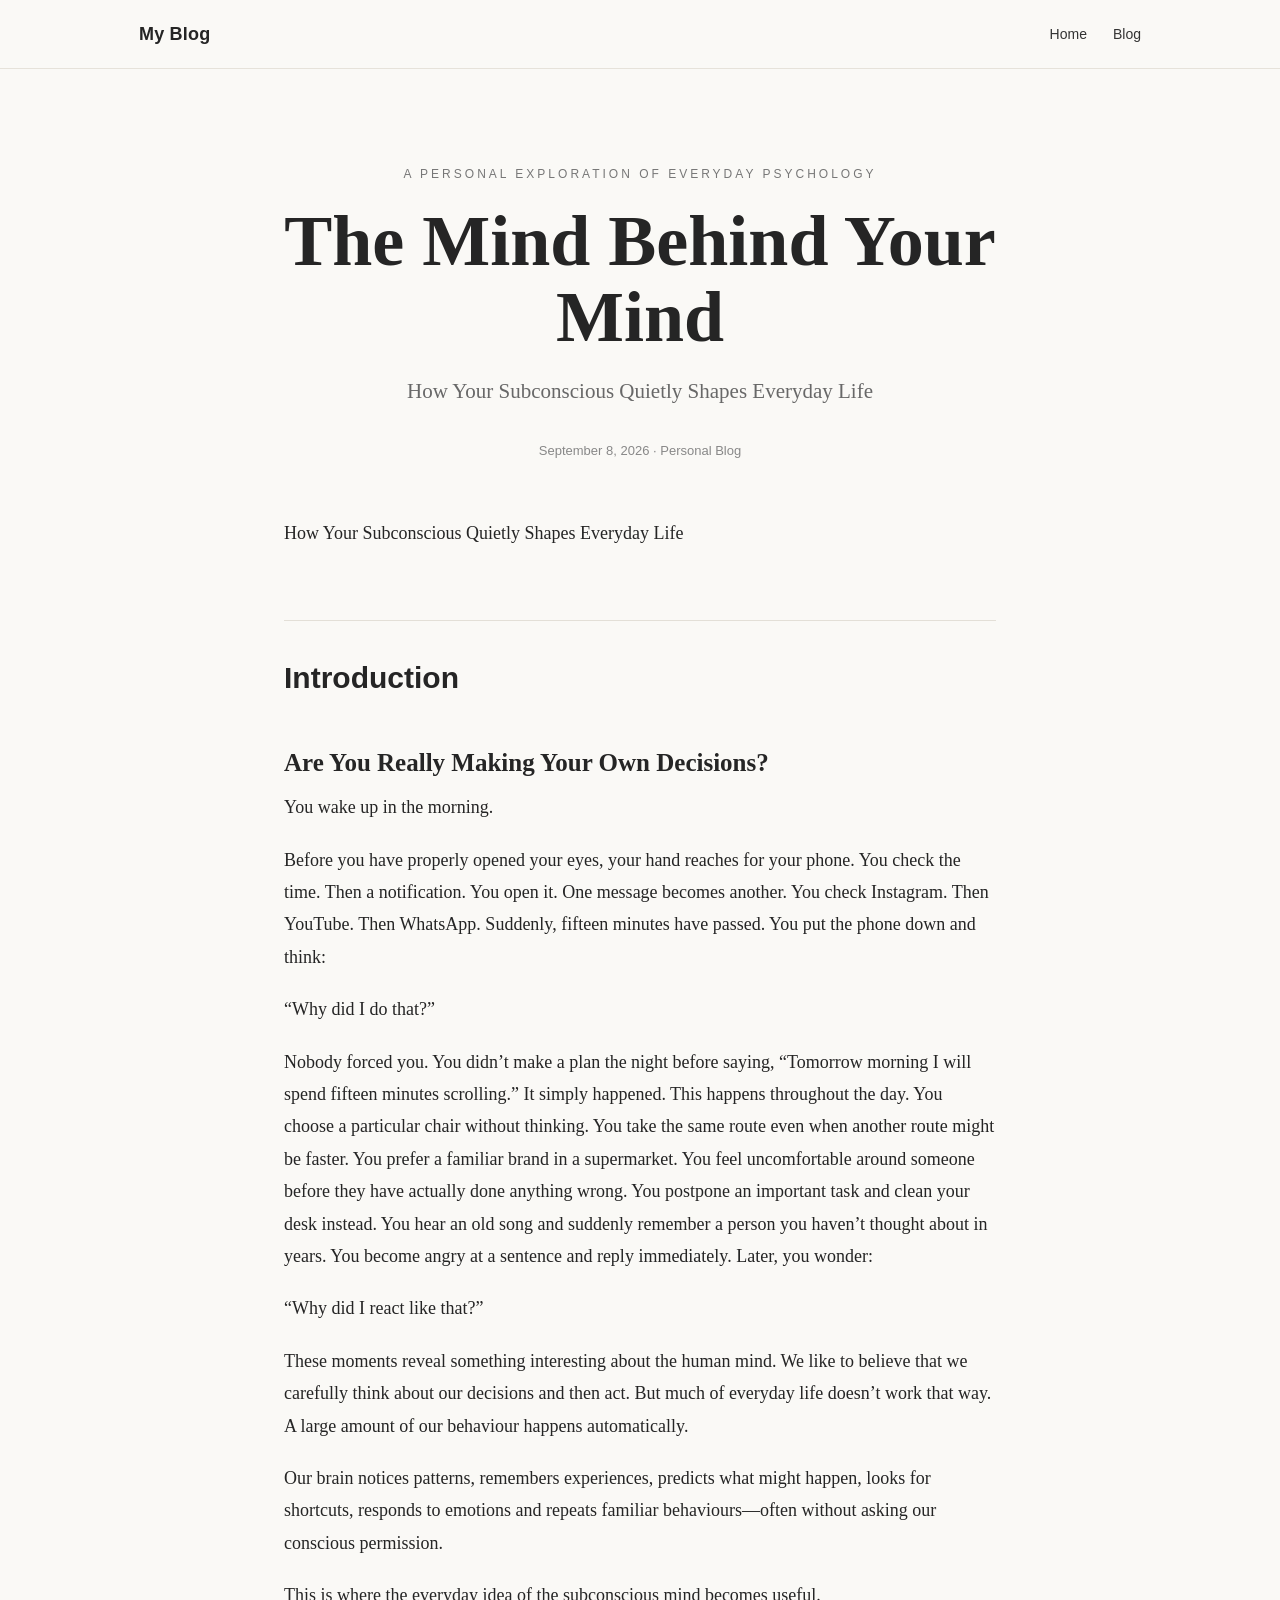
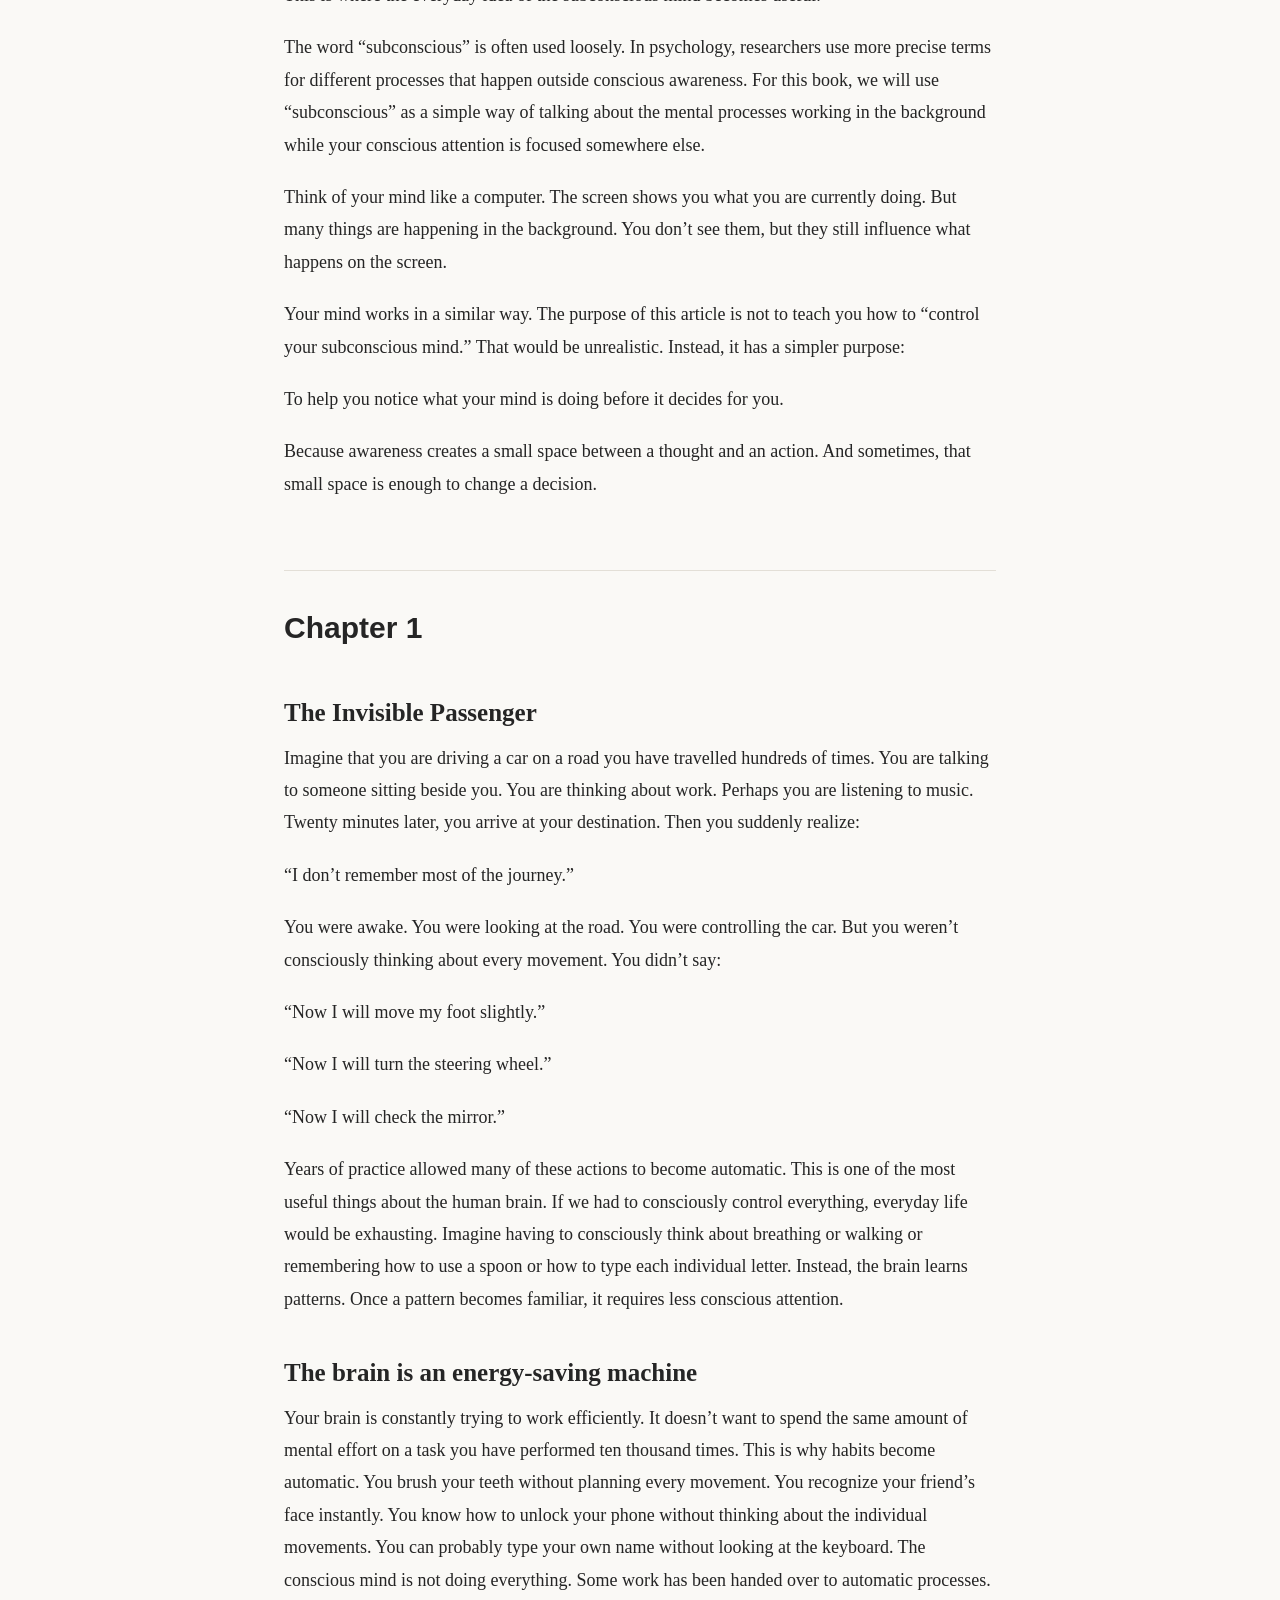
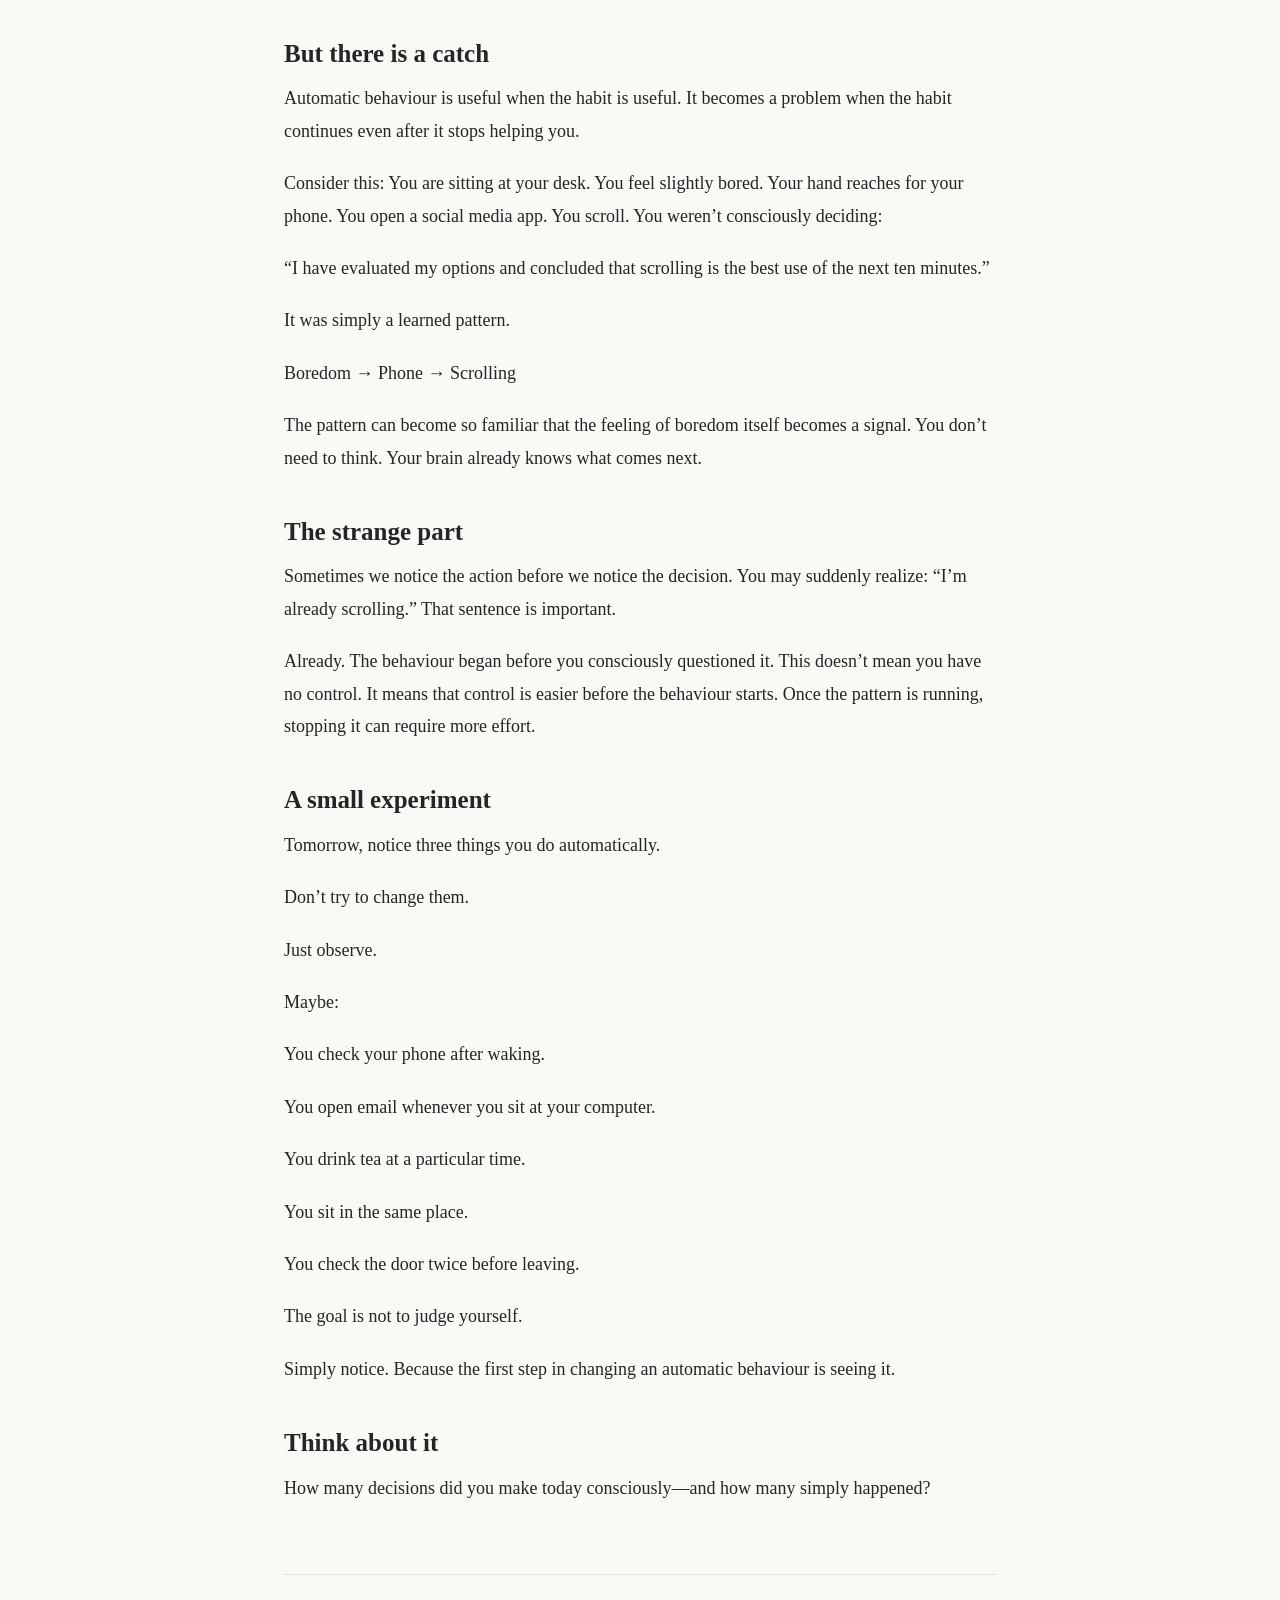
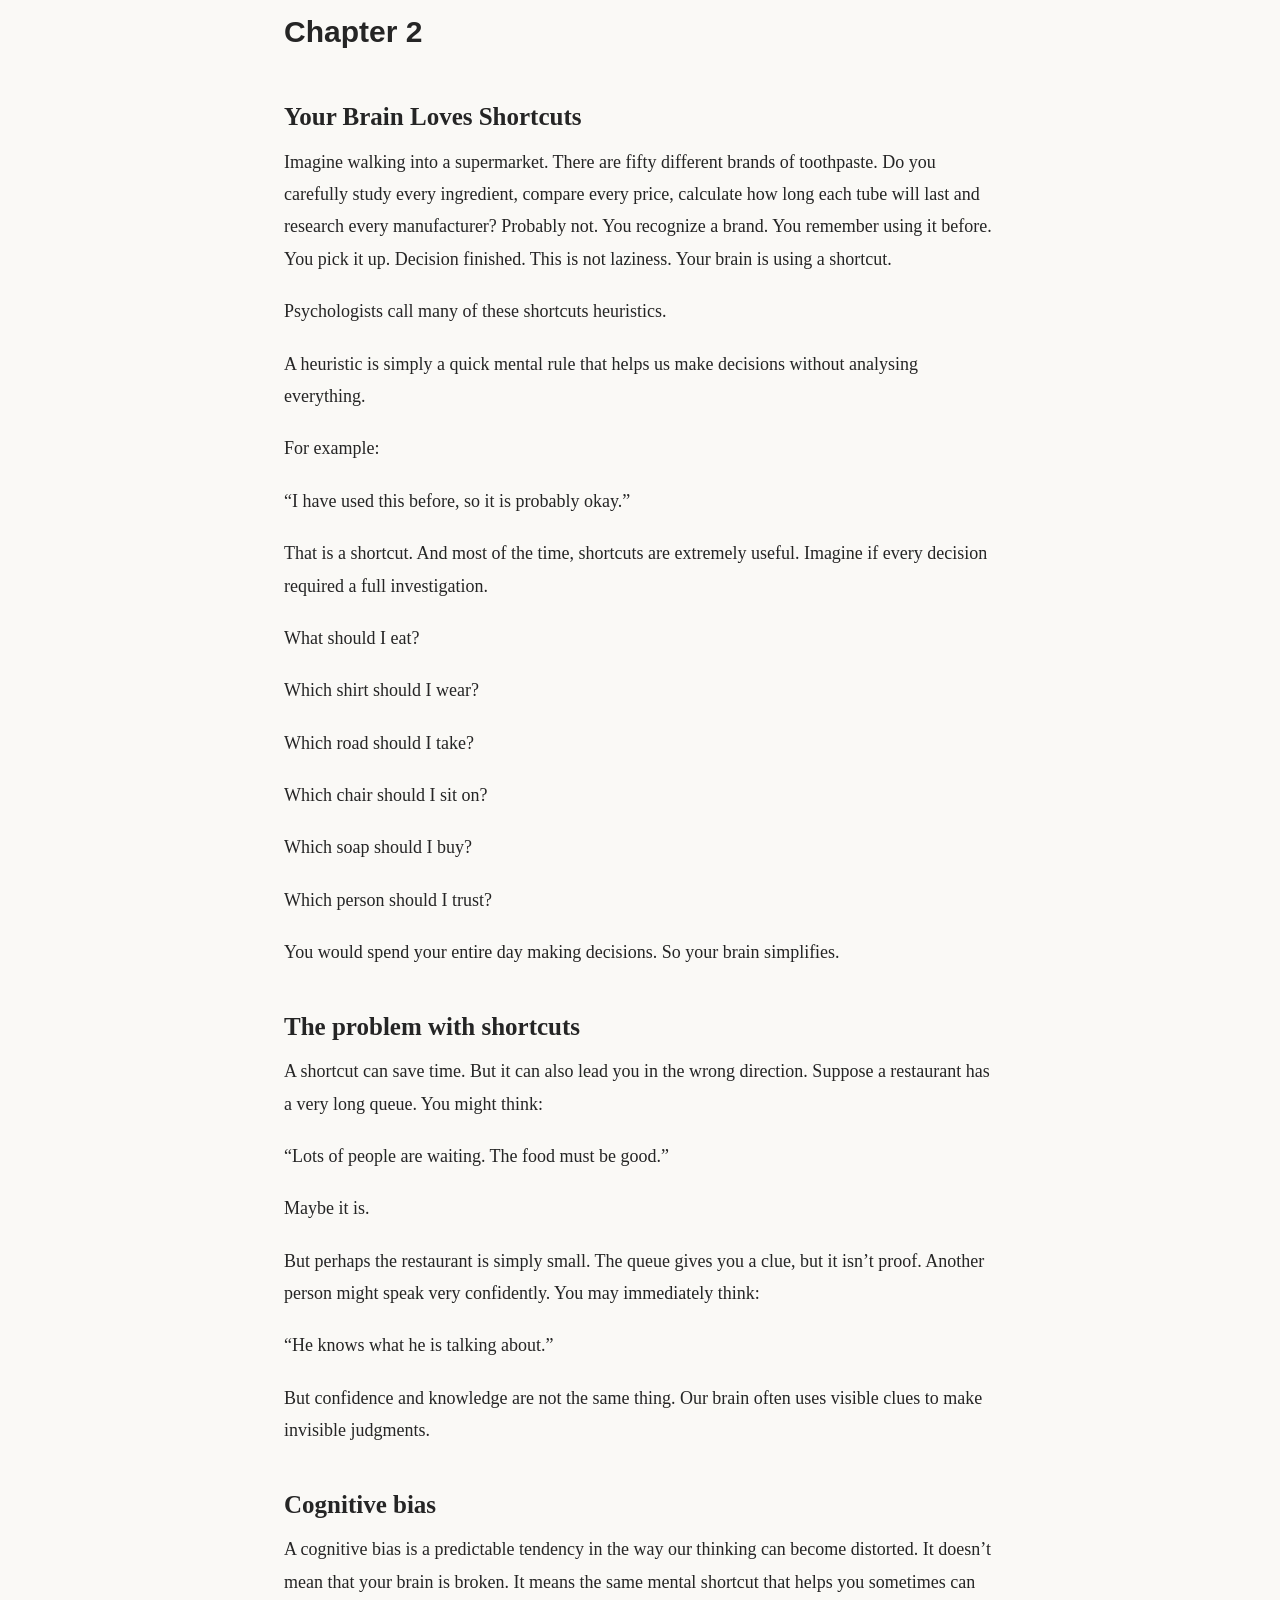
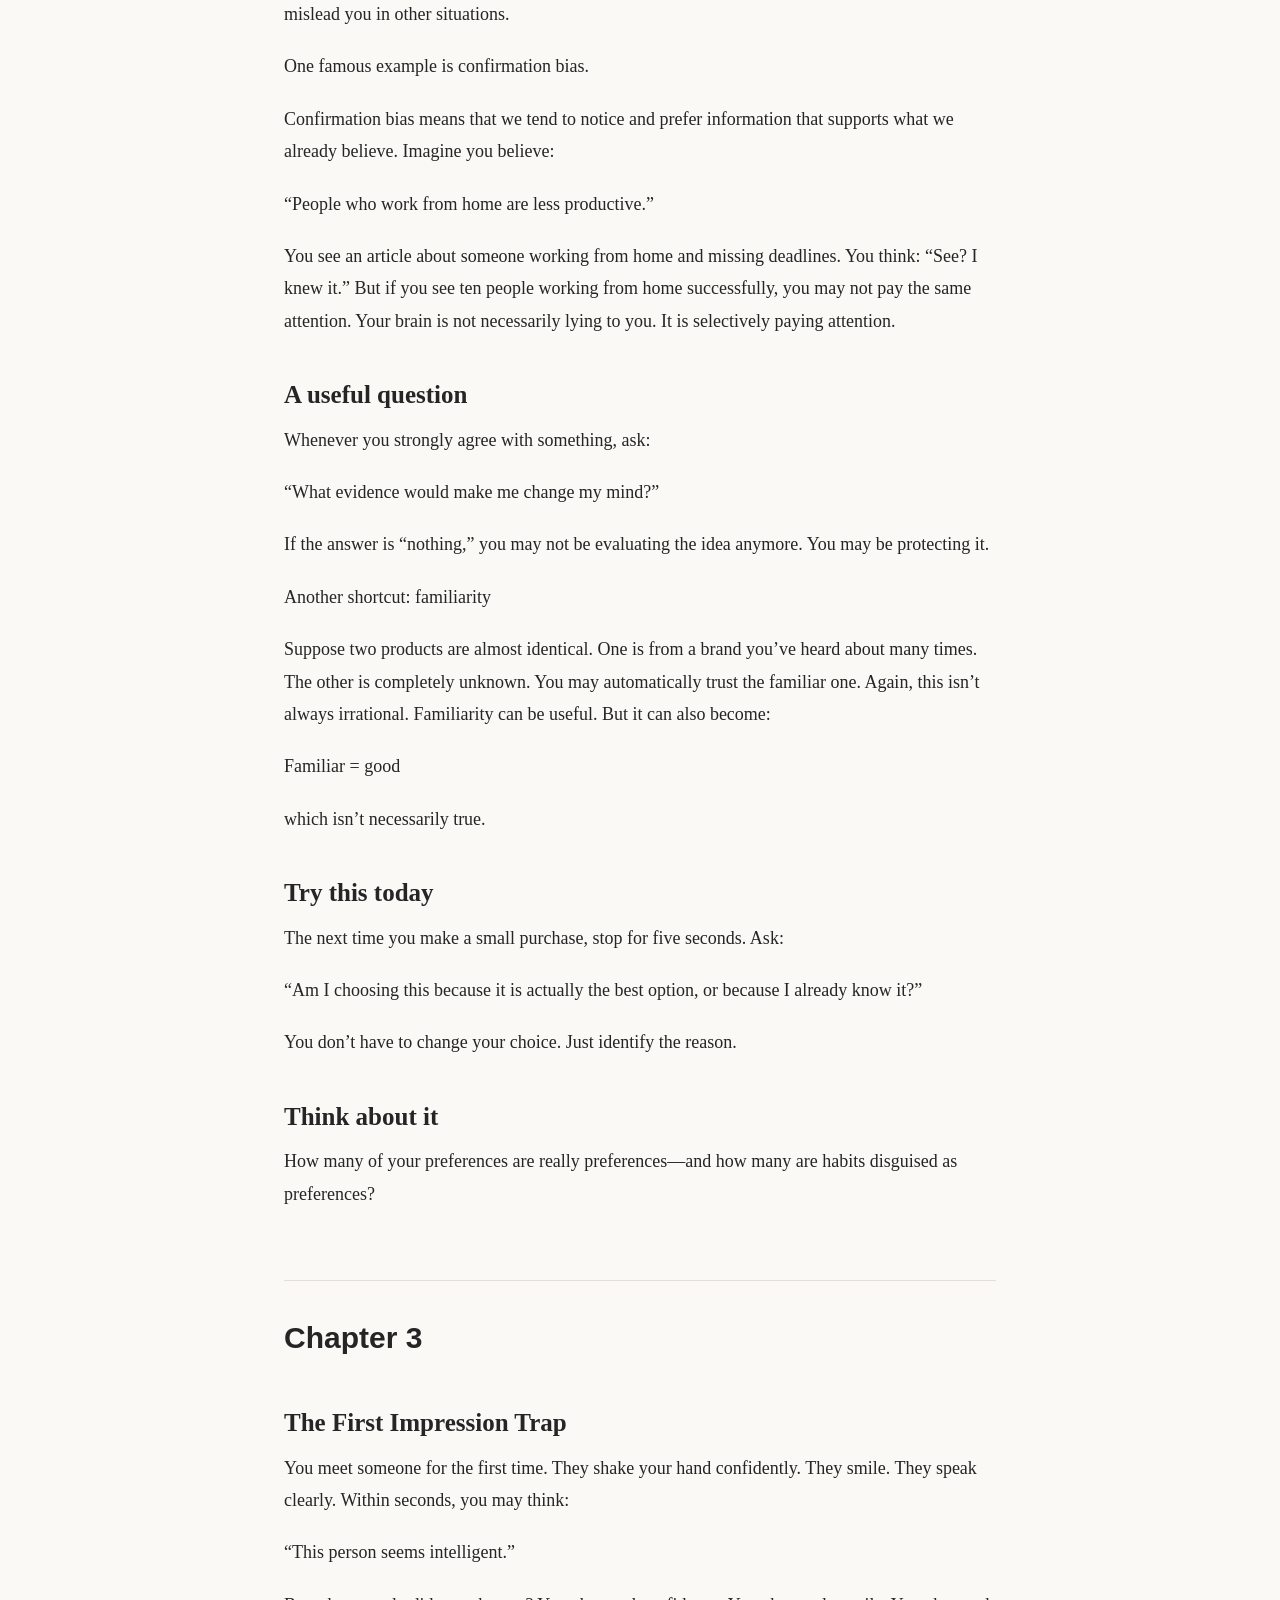
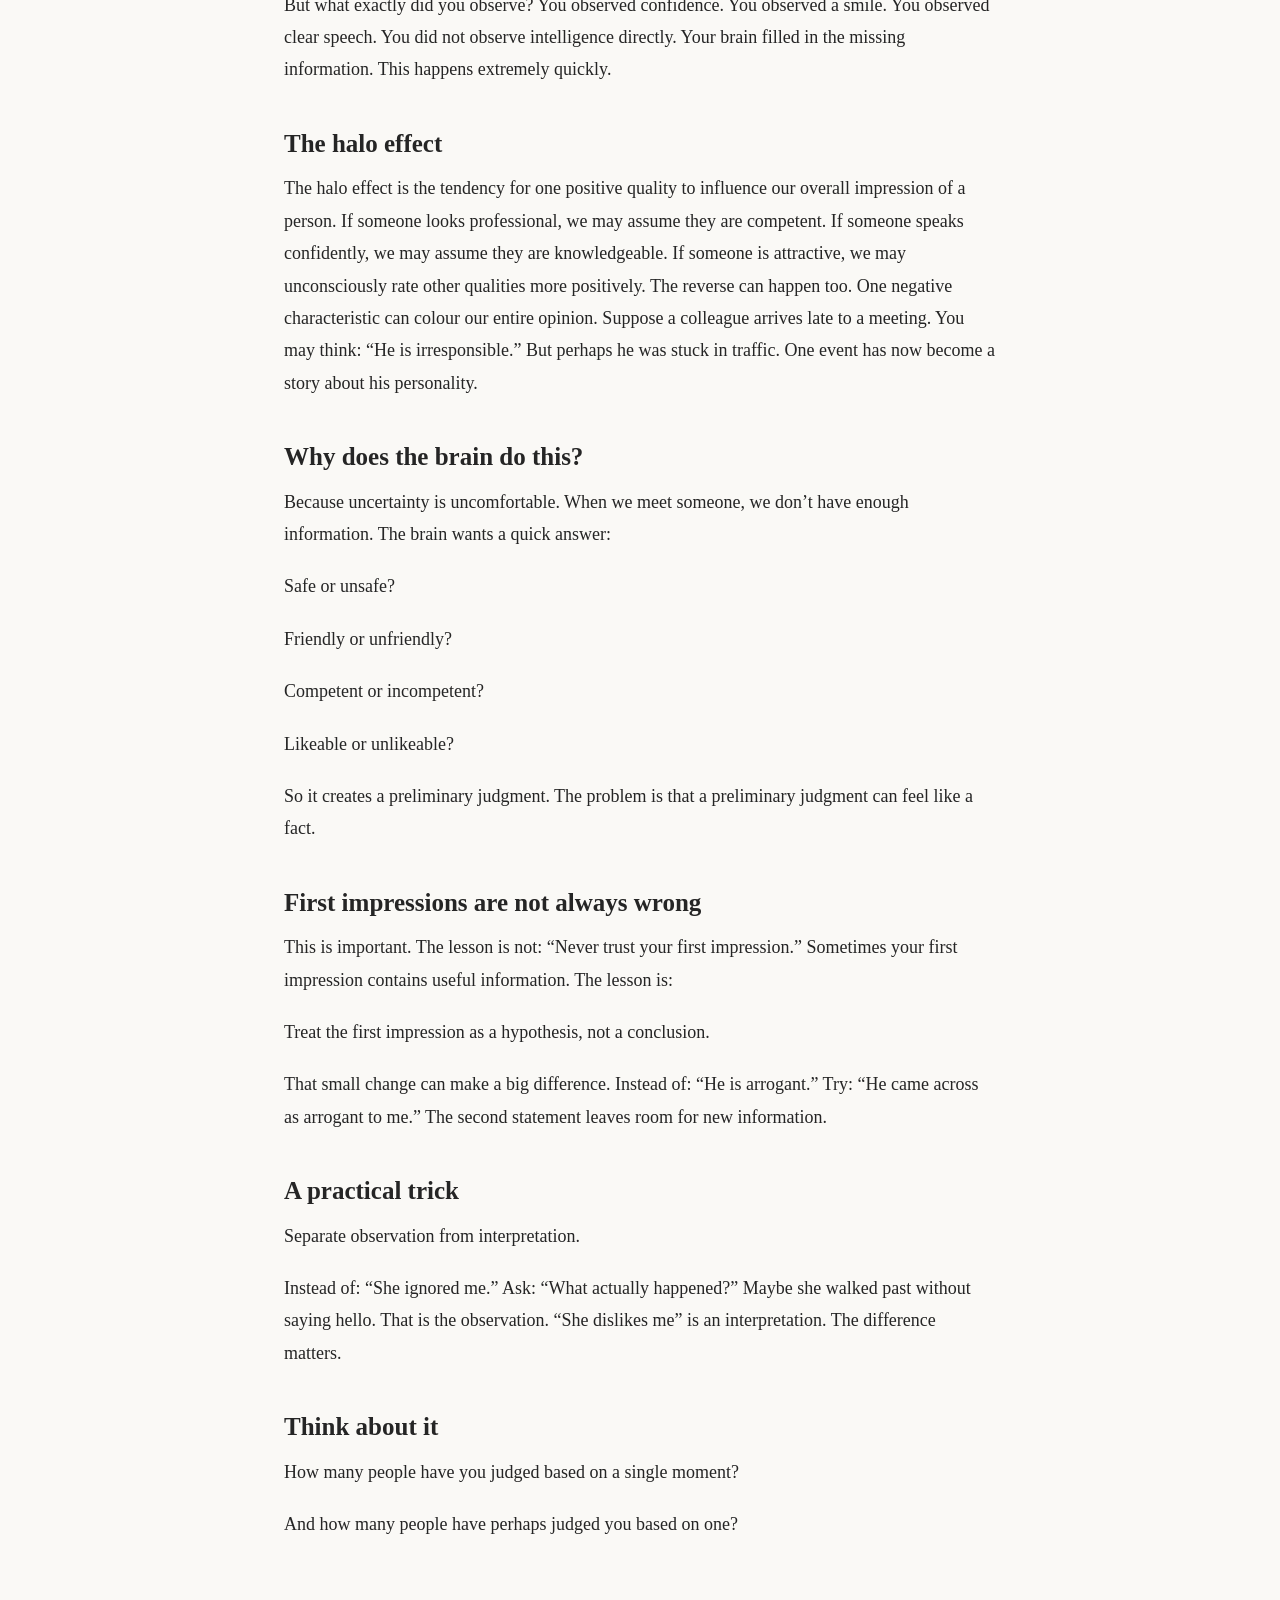
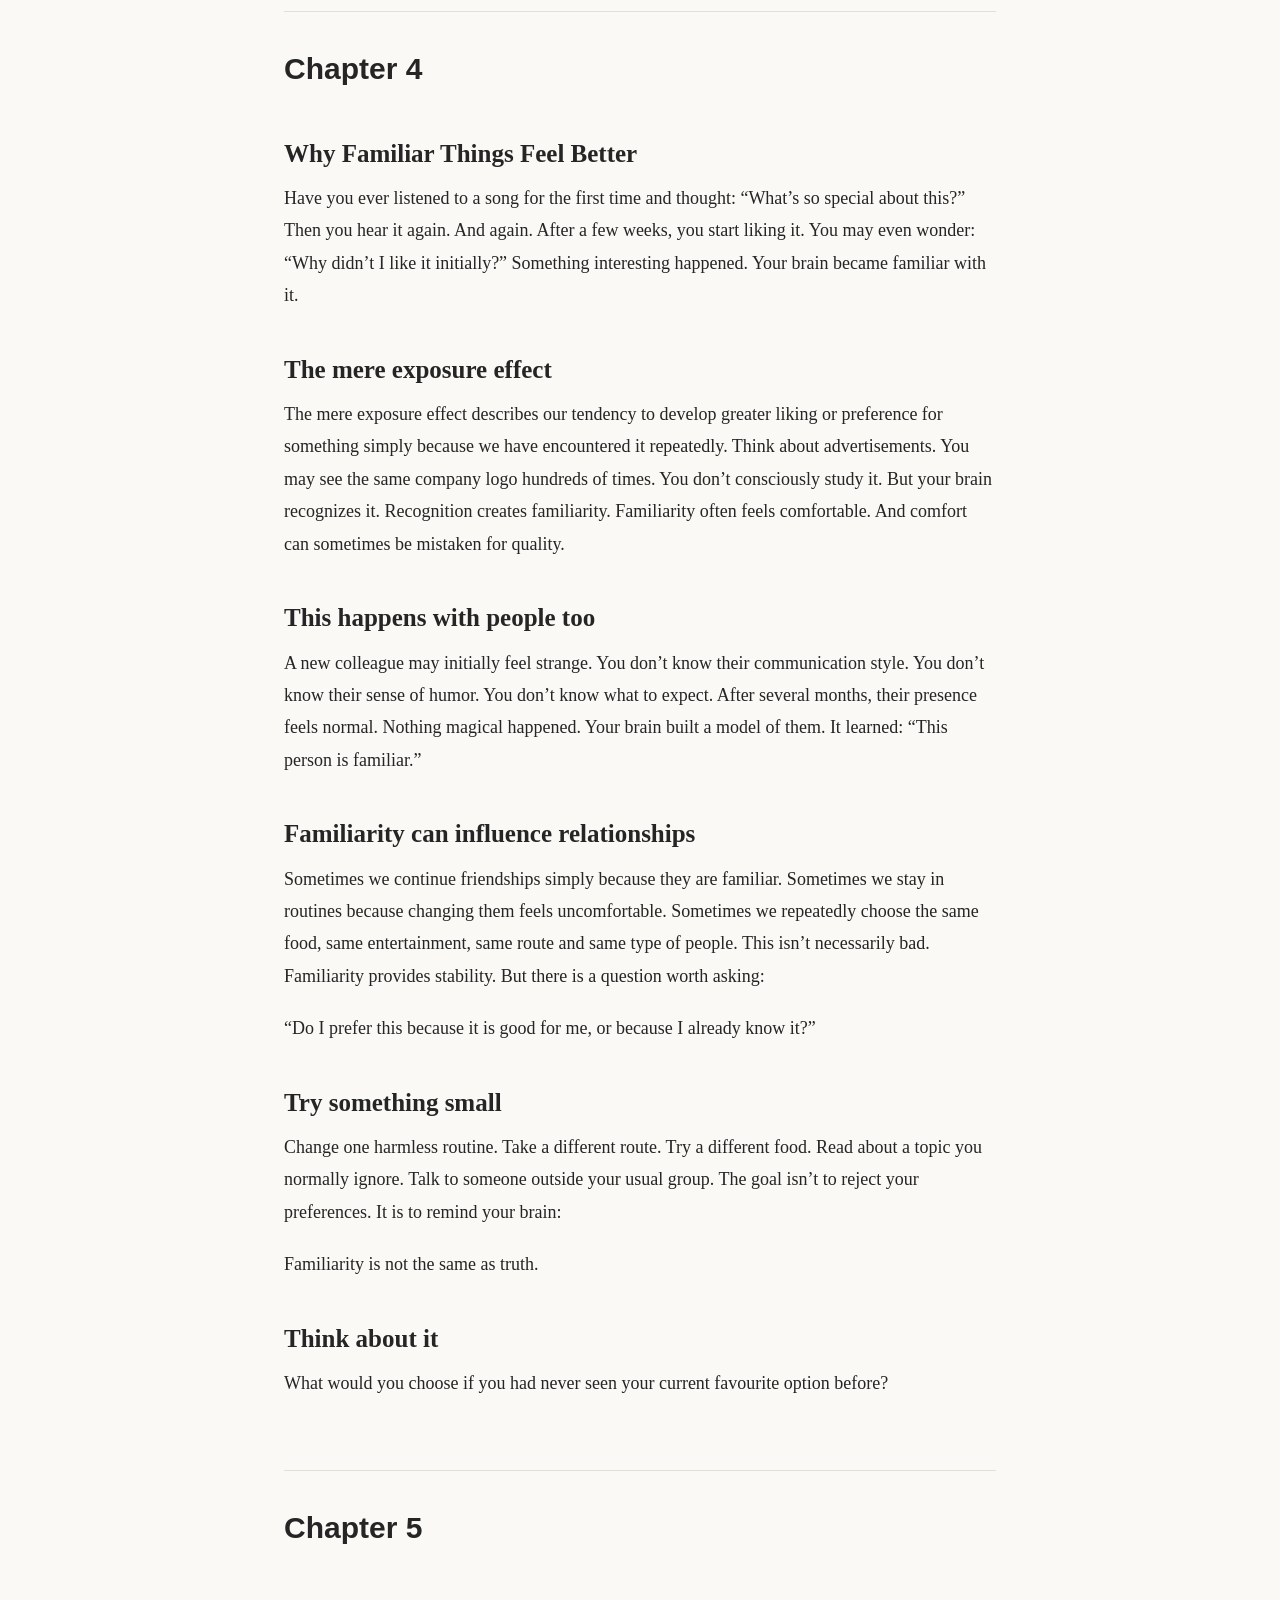
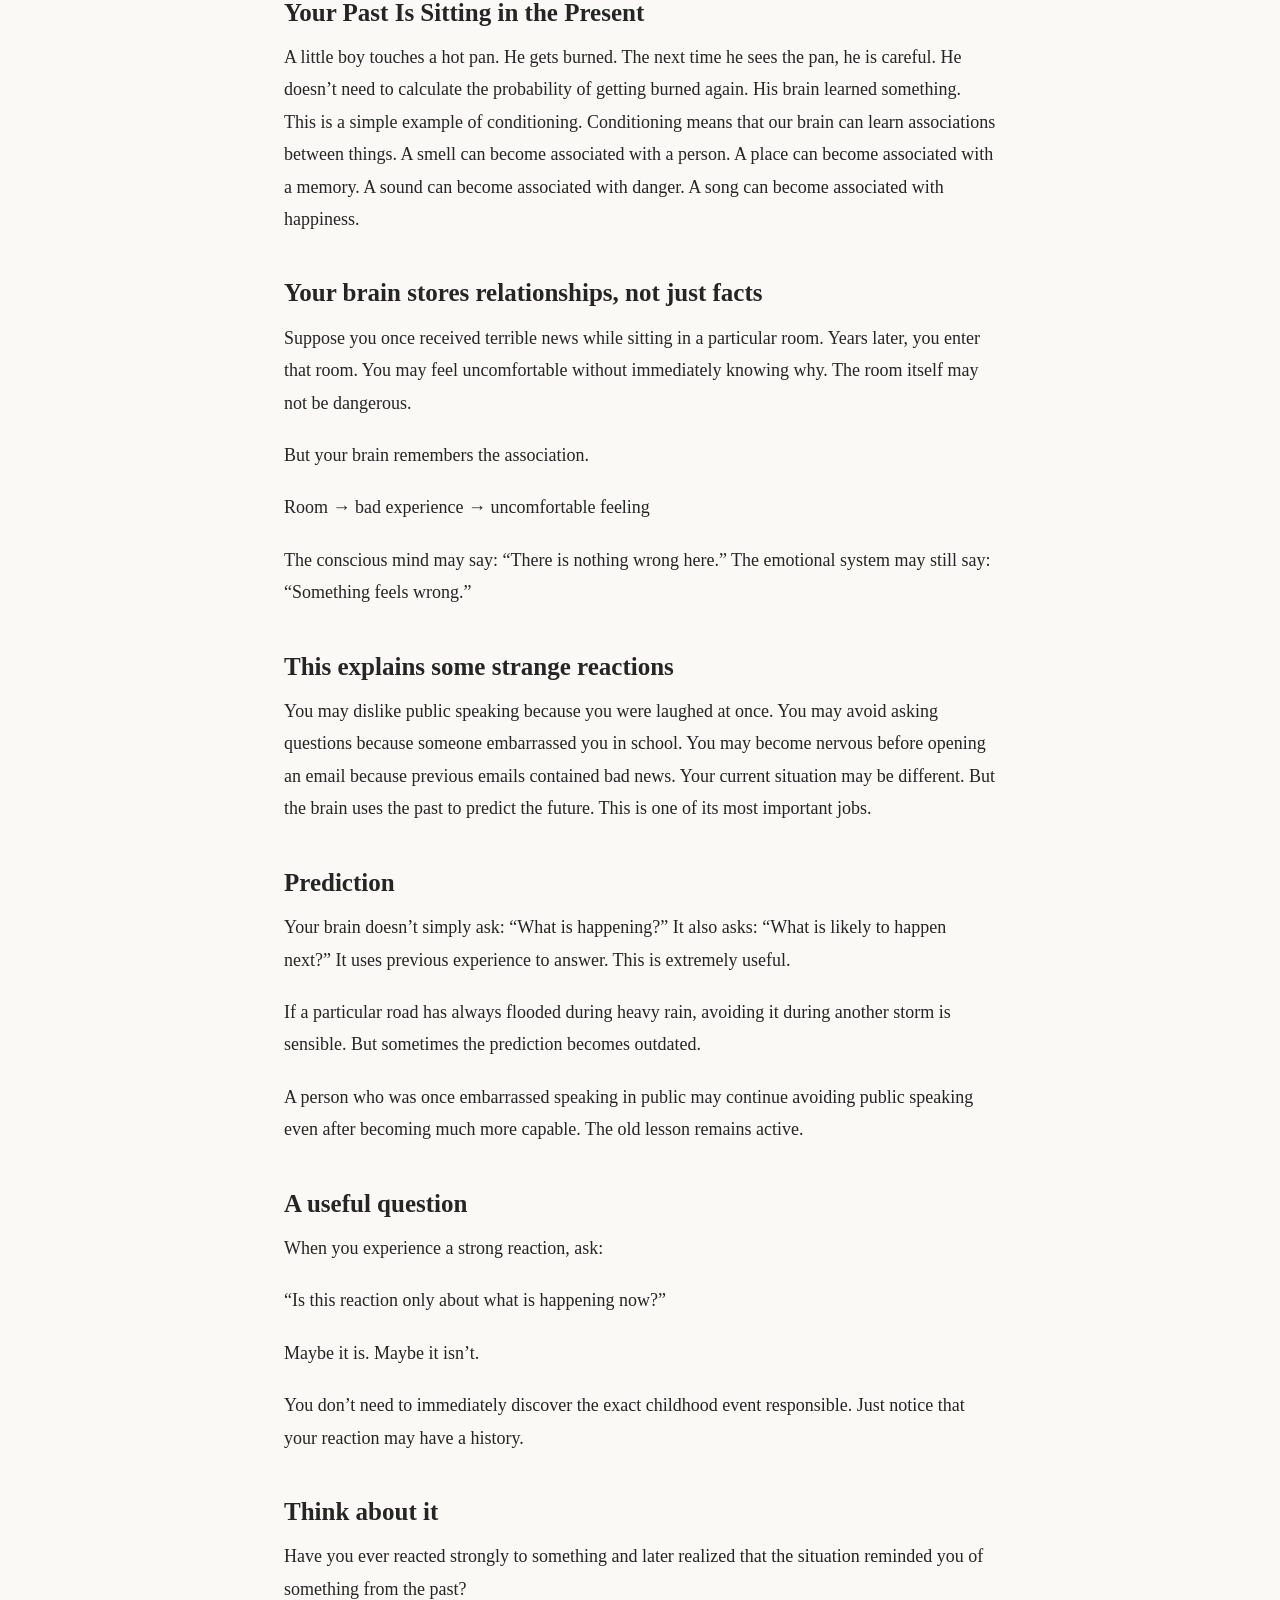
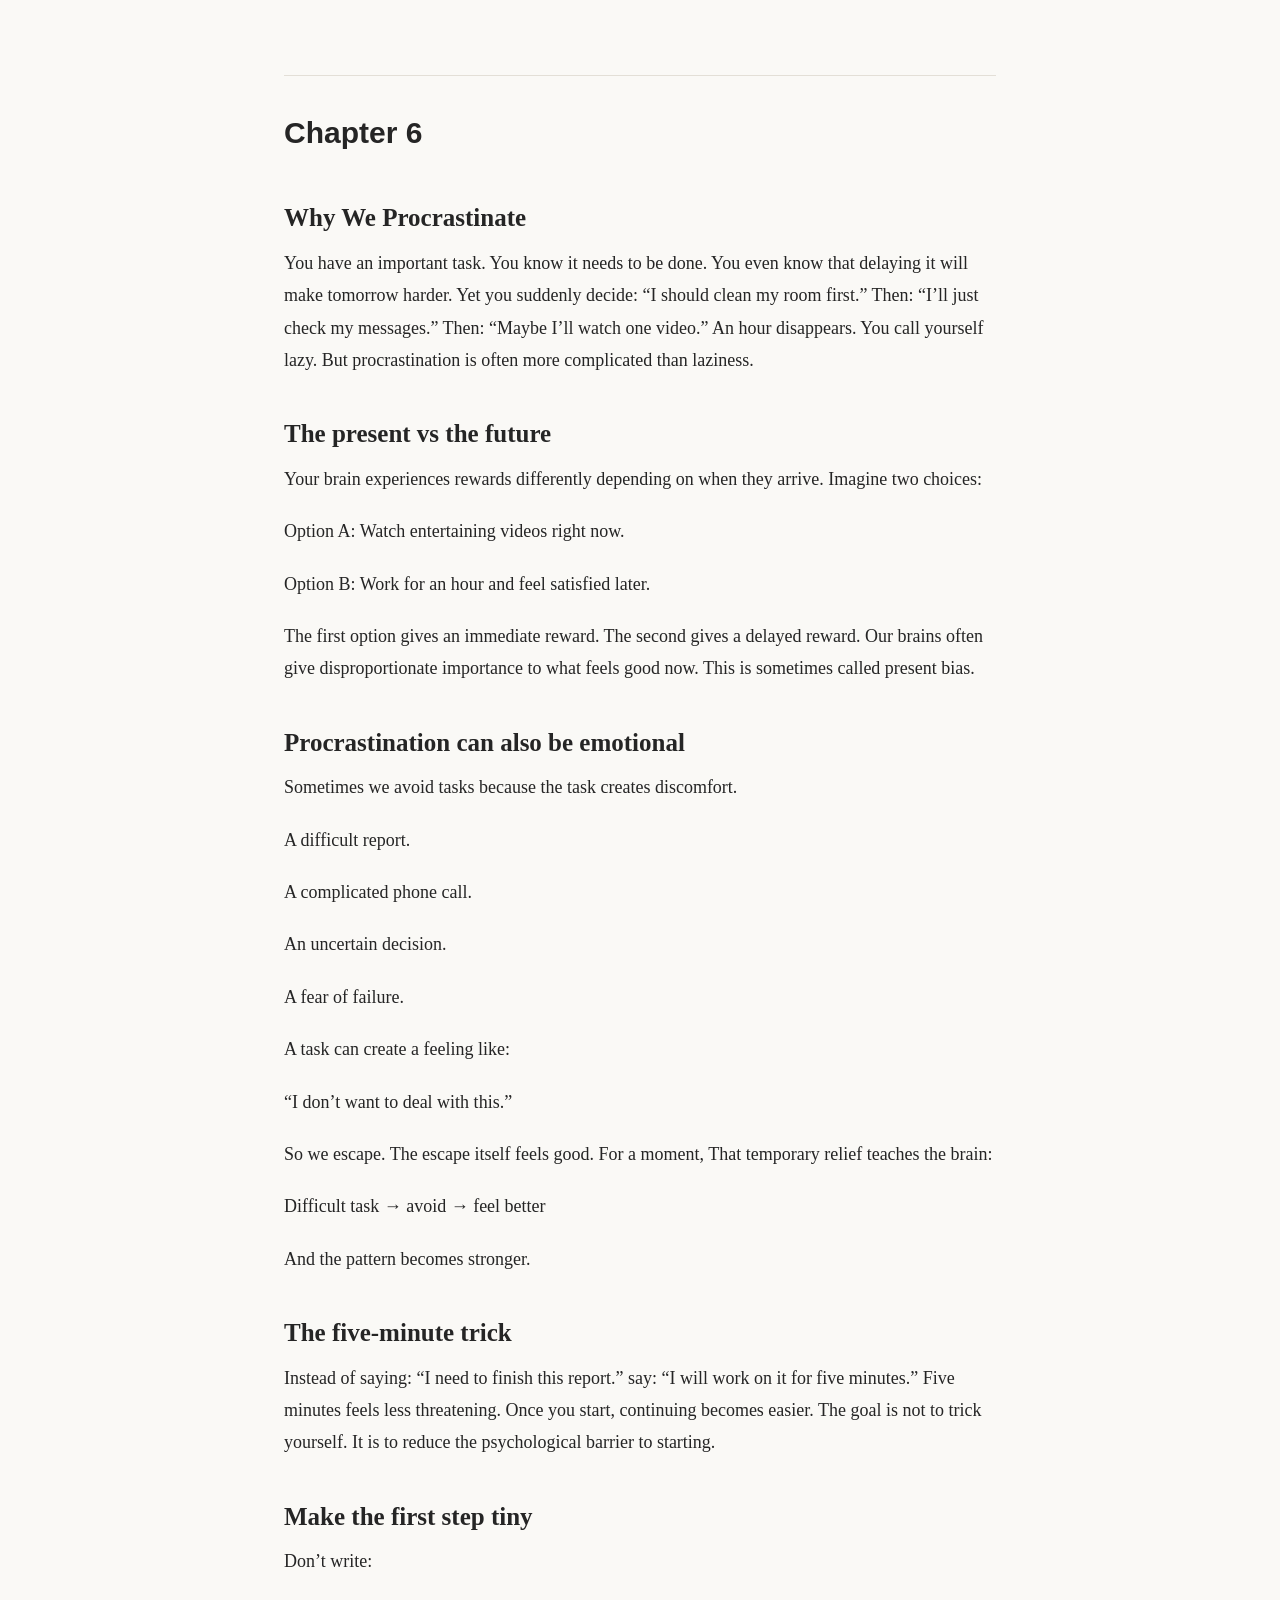
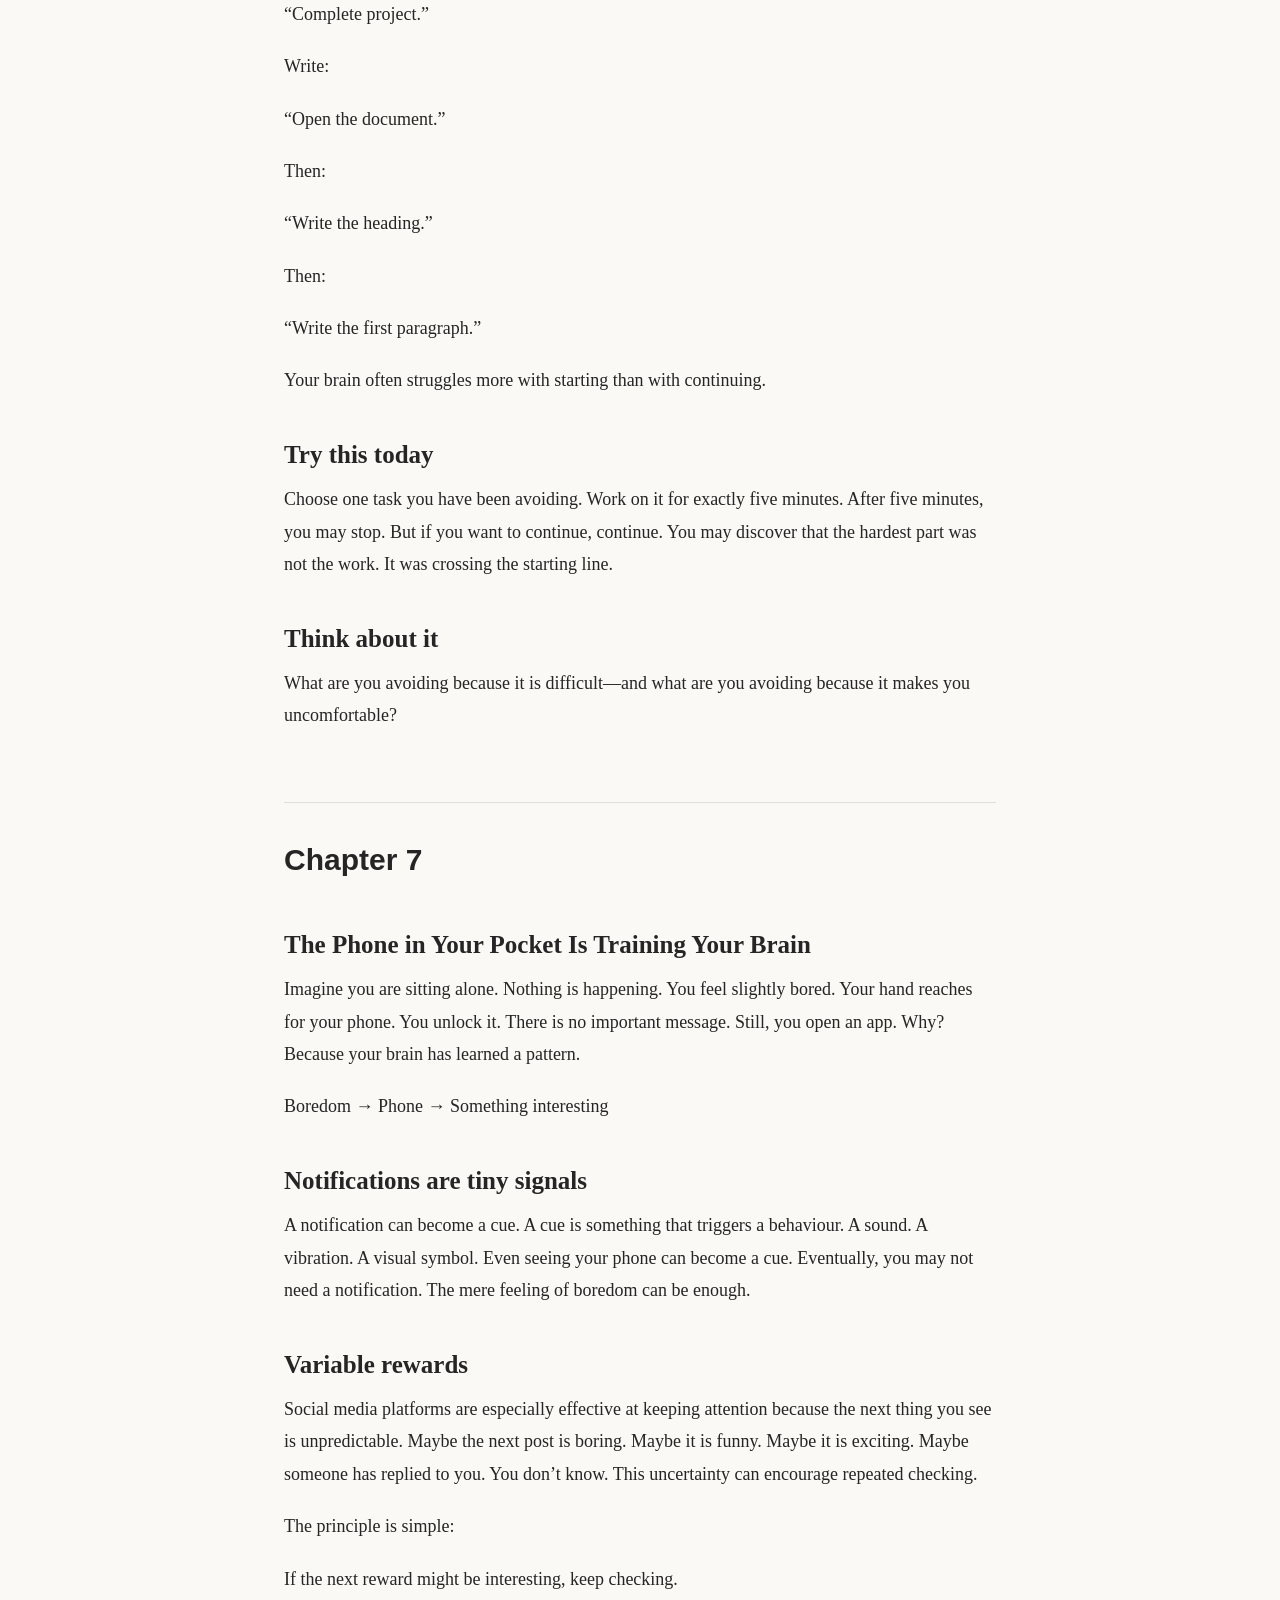
==== my-first-blog.html @ 3558f3c4 "Add files via upload" ====
<!DOCTYPE html>
<html lang="en">
<head>
<meta charset="UTF-8">
<meta name="viewport" content="width=device-width, initial-scale=1.0">
<meta name="description" content="The Mind Behind Your Mind — How Your Subconscious Quietly Shapes Everyday Life">
<title>The Mind Behind Your Mind</title>
<style>
* { box-sizing: border-box; }
body {
    margin: 0;
    font-family: Georgia, "Times New Roman", serif;
    color: #252525;
    background: #faf9f6;
    line-height: 1.8;
}
header {
    border-bottom: 1px solid #e6e2da;
    background: rgba(250,249,246,.96);
    position: sticky;
    top: 0;
    z-index: 10;
}
.nav {
    max-width: 1050px;
    margin: auto;
    padding: 18px 24px;
    display: flex;
    justify-content: space-between;
    align-items: center;
}
.logo {
    font-family: Arial, sans-serif;
    font-weight: 700;
    font-size: 18px;
    letter-spacing: .2px;
}
.nav a {
    color: #333;
    text-decoration: none;
    margin-left: 22px;
    font-family: Arial, sans-serif;
    font-size: 14px;
}
.hero {
    max-width: 900px;
    margin: auto;
    padding: 95px 24px 55px;
    text-align: center;
}
.kicker {
    font-family: Arial, sans-serif;
    text-transform: uppercase;
    letter-spacing: 3px;
    font-size: 12px;
    color: #777;
}
.hero h1 {
    font-size: clamp(42px, 7vw, 72px);
    line-height: 1.05;
    margin: 18px 0;
    font-weight: 600;
}
.subtitle {
    font-size: 21px;
    color: #686868;
    max-width: 650px;
    margin: auto;
}
.meta {
    margin-top: 28px;
    font-family: Arial, sans-serif;
    font-size: 13px;
    color: #888;
}
article {
    max-width: 760px;
    margin: 0 auto 100px;
    padding: 0 24px;
}
article h2 {
    font-family: Arial, sans-serif;
    font-size: 30px;
    margin-top: 70px;
    padding-top: 30px;
    border-top: 1px solid #e3dfd7;
}
article h3 {
    font-size: 25px;
    line-height: 1.3;
    margin-top: 42px;
    margin-bottom: 12px;
}
article p {
    font-size: 18px;
    margin: 0 0 20px;
}
article ul {
    padding-left: 28px;
    margin: 12px 0 24px;
}
article li {
    font-size: 18px;
    margin: 6px 0;
}
article h1 { display:none; }
footer {
    border-top: 1px solid #e3dfd7;
    padding: 35px 24px;
    text-align: center;
    color: #777;
    font-family: Arial, sans-serif;
    font-size: 13px;
}
@media (max-width: 600px) {
    .nav { padding: 15px 18px; }
    .nav a { margin-left: 12px; }
    .hero { padding: 70px 20px 40px; }
    article { padding: 0 20px; }
    article p, article li { font-size: 17px; }
}
</style>
</head>

<body>
<header>
    <div class="nav">
        <div class="logo">My Blog</div>
        <nav>
            <a href="index.html">Home</a>
            <a href="blog.html">Blog</a>
        </nav>
    </div>
</header>

<section class="hero">
    <div class="kicker">A personal exploration of everyday psychology</div>
    <h1>The Mind Behind Your Mind</h1>
    <div class="subtitle">How Your Subconscious Quietly Shapes Everyday Life</div>
    <div class="meta">September 8, 2026 · Personal Blog</div>
</section>

<article>
<h1>The Mind Behind Your Mind</h1>
<p>How Your Subconscious Quietly Shapes Everyday Life</p>
<h2>Introduction</h2>
<h3>Are You Really Making Your Own Decisions?</h3>
<p>You wake up in the morning.</p>
<p>Before you have properly opened your eyes, your hand reaches for your phone. You check the time. Then a notification. You open it. One message becomes another. You check Instagram. Then YouTube. Then WhatsApp. Suddenly, fifteen minutes have passed. You put the phone down and think:</p>
<p>“Why did I do that?”</p>
<p>Nobody forced you. You didn’t make a plan the night before saying, “Tomorrow morning I will spend fifteen minutes scrolling.” It simply happened. This happens throughout the day. You choose a particular chair without thinking. You take the same route even when another route might be faster. You prefer a familiar brand in a supermarket. You feel uncomfortable around someone before they have actually done anything wrong. You postpone an important task and clean your desk instead. You hear an old song and suddenly remember a person you haven’t thought about in years. You become angry at a sentence and reply immediately. Later, you wonder:</p>
<p>“Why did I react like that?”</p>
<p>These moments reveal something interesting about the human mind. We like to believe that we carefully think about our decisions and then act. But much of everyday life doesn’t work that way. A large amount of our behaviour happens automatically.</p>
<p>Our brain notices patterns, remembers experiences, predicts what might happen, looks for shortcuts, responds to emotions and repeats familiar behaviours—often without asking our conscious permission.</p>
<p>This is where the everyday idea of the subconscious mind becomes useful.</p>
<p>The word “subconscious” is often used loosely. In psychology, researchers use more precise terms for different processes that happen outside conscious awareness. For this book, we will use “subconscious” as a simple way of talking about the mental processes working in the background while your conscious attention is focused somewhere else.</p>
<p>Think of your mind like a computer. The screen shows you what you are currently doing. But many things are happening in the background. You don’t see them, but they still influence what happens on the screen.</p>
<p>Your mind works in a similar way. The purpose of this article is not to teach you how to “control your subconscious mind.” That would be unrealistic. Instead, it has a simpler purpose:</p>
<p>To help you notice what your mind is doing before it decides for you.</p>
<p>Because awareness creates a small space between a thought and an action. And sometimes, that small space is enough to change a decision.</p>
<h2>Chapter 1</h2>
<h3>The Invisible Passenger</h3>
<p>Imagine that you are driving a car on a road you have travelled hundreds of times. You are talking to someone sitting beside you. You are thinking about work. Perhaps you are listening to music. Twenty minutes later, you arrive at your destination. Then you suddenly realize:</p>
<p>“I don’t remember most of the journey.”</p>
<p>You were awake. You were looking at the road. You were controlling the car. But you weren’t consciously thinking about every movement. You didn’t say:</p>
<p>“Now I will move my foot slightly.”</p>
<p>“Now I will turn the steering wheel.”</p>
<p>“Now I will check the mirror.”</p>
<p>Years of practice allowed many of these actions to become automatic. This is one of the most useful things about the human brain. If we had to consciously control everything, everyday life would be exhausting. Imagine having to consciously think about breathing or walking or remembering how to use a spoon or how to type each individual letter. Instead, the brain learns patterns. Once a pattern becomes familiar, it requires less conscious attention.</p>
<h3>The brain is an energy-saving machine</h3>
<p>Your brain is constantly trying to work efficiently. It doesn’t want to spend the same amount of mental effort on a task you have performed ten thousand times. This is why habits become automatic. You brush your teeth without planning every movement. You recognize your friend’s face instantly. You know how to unlock your phone without thinking about the individual movements. You can probably type your own name without looking at the keyboard. The conscious mind is not doing everything. Some work has been handed over to automatic processes.</p>
<h3>But there is a catch</h3>
<p>Automatic behaviour is useful when the habit is useful. It becomes a problem when the habit continues even after it stops helping you.</p>
<p>Consider this: You are sitting at your desk. You feel slightly bored. Your hand reaches for your phone. You open a social media app. You scroll. You weren’t consciously deciding:</p>
<p>“I have evaluated my options and concluded that scrolling is the best use of the next ten minutes.”</p>
<p>It was simply a learned pattern.</p>
<p>Boredom → Phone → Scrolling</p>
<p>The pattern can become so familiar that the feeling of boredom itself becomes a signal. You don’t need to think. Your brain already knows what comes next.</p>
<h3>The strange part</h3>
<p>Sometimes we notice the action before we notice the decision. You may suddenly realize: “I’m already scrolling.” That sentence is important.</p>
<p>Already. The behaviour began before you consciously questioned it. This doesn’t mean you have no control. It means that control is easier before the behaviour starts. Once the pattern is running, stopping it can require more effort.</p>
<h3>A small experiment</h3>
<p>Tomorrow, notice three things you do automatically.</p>
<p>Don’t try to change them.</p>
<p>Just observe.</p>
<p>Maybe:</p>
<p>You check your phone after waking.</p>
<p>You open email whenever you sit at your computer.</p>
<p>You drink tea at a particular time.</p>
<p>You sit in the same place.</p>
<p>You check the door twice before leaving.</p>
<p>The goal is not to judge yourself.</p>
<p>Simply notice. Because the first step in changing an automatic behaviour is seeing it.</p>
<h3>Think about it</h3>
<p>How many decisions did you make today consciously—and how many simply happened?</p>
<h2>Chapter 2</h2>
<h3>Your Brain Loves Shortcuts</h3>
<p>Imagine walking into a supermarket. There are fifty different brands of toothpaste. Do you carefully study every ingredient, compare every price, calculate how long each tube will last and research every manufacturer? Probably not. You recognize a brand. You remember using it before. You pick it up. Decision finished. This is not laziness. Your brain is using a shortcut.</p>
<p>Psychologists call many of these shortcuts heuristics.</p>
<p>A heuristic is simply a quick mental rule that helps us make decisions without analysing everything.</p>
<p>For example:</p>
<p>“I have used this before, so it is probably okay.”</p>
<p>That is a shortcut. And most of the time, shortcuts are extremely useful. Imagine if every decision required a full investigation.</p>
<p>What should I eat?</p>
<p>Which shirt should I wear?</p>
<p>Which road should I take?</p>
<p>Which chair should I sit on?</p>
<p>Which soap should I buy?</p>
<p>Which person should I trust?</p>
<p>You would spend your entire day making decisions. So your brain simplifies.</p>
<h3>The problem with shortcuts</h3>
<p>A shortcut can save time. But it can also lead you in the wrong direction. Suppose a restaurant has a very long queue. You might think:</p>
<p>“Lots of people are waiting. The food must be good.”</p>
<p>Maybe it is.</p>
<p>But perhaps the restaurant is simply small. The queue gives you a clue, but it isn’t proof. Another person might speak very confidently. You may immediately think:</p>
<p>“He knows what he is talking about.”</p>
<p>But confidence and knowledge are not the same thing. Our brain often uses visible clues to make invisible judgments.</p>
<h3>Cognitive bias</h3>
<p>A cognitive bias is a predictable tendency in the way our thinking can become distorted. It doesn’t mean that your brain is broken. It means the same mental shortcut that helps you sometimes can mislead you in other situations.</p>
<p>One famous example is confirmation bias.</p>
<p>Confirmation bias means that we tend to notice and prefer information that supports what we already believe. Imagine you believe:</p>
<p>“People who work from home are less productive.”</p>
<p>You see an article about someone working from home and missing deadlines. You think: “See? I knew it.” But if you see ten people working from home successfully, you may not pay the same attention. Your brain is not necessarily lying to you. It is selectively paying attention.</p>
<h3>A useful question</h3>
<p>Whenever you strongly agree with something, ask:</p>
<p>“What evidence would make me change my mind?”</p>
<p>If the answer is “nothing,” you may not be evaluating the idea anymore. You may be protecting it.</p>
<p>Another shortcut: familiarity</p>
<p>Suppose two products are almost identical. One is from a brand you’ve heard about many times. The other is completely unknown. You may automatically trust the familiar one. Again, this isn’t always irrational. Familiarity can be useful. But it can also become:</p>
<p>Familiar = good</p>
<p>which isn’t necessarily true.</p>
<h3>Try this today</h3>
<p>The next time you make a small purchase, stop for five seconds. Ask:</p>
<p>“Am I choosing this because it is actually the best option, or because I already know it?”</p>
<p>You don’t have to change your choice. Just identify the reason.</p>
<h3>Think about it</h3>
<p>How many of your preferences are really preferences—and how many are habits disguised as preferences?</p>
<h2>Chapter 3</h2>
<h3>The First Impression Trap</h3>
<p>You meet someone for the first time. They shake your hand confidently. They smile. They speak clearly. Within seconds, you may think:</p>
<p>“This person seems intelligent.”</p>
<p>But what exactly did you observe? You observed confidence. You observed a smile. You observed clear speech. You did not observe intelligence directly. Your brain filled in the missing information. This happens extremely quickly.</p>
<h3>The halo effect</h3>
<p>The halo effect is the tendency for one positive quality to influence our overall impression of a person. If someone looks professional, we may assume they are competent. If someone speaks confidently, we may assume they are knowledgeable. If someone is attractive, we may unconsciously rate other qualities more positively. The reverse can happen too. One negative characteristic can colour our entire opinion. Suppose a colleague arrives late to a meeting. You may think: “He is irresponsible.” But perhaps he was stuck in traffic. One event has now become a story about his personality.</p>
<h3>Why does the brain do this?</h3>
<p>Because uncertainty is uncomfortable. When we meet someone, we don’t have enough information. The brain wants a quick answer:</p>
<p>Safe or unsafe?</p>
<p>Friendly or unfriendly?</p>
<p>Competent or incompetent?</p>
<p>Likeable or unlikeable?</p>
<p>So it creates a preliminary judgment. The problem is that a preliminary judgment can feel like a fact.</p>
<h3>First impressions are not always wrong</h3>
<p>This is important. The lesson is not: “Never trust your first impression.” Sometimes your first impression contains useful information. The lesson is:</p>
<p>Treat the first impression as a hypothesis, not a conclusion.</p>
<p>That small change can make a big difference. Instead of: “He is arrogant.” Try: “He came across as arrogant to me.” The second statement leaves room for new information.</p>
<h3>A practical trick</h3>
<p>Separate observation from interpretation.</p>
<p>Instead of: “She ignored me.” Ask: “What actually happened?” Maybe she walked past without saying hello. That is the observation. “She dislikes me” is an interpretation. The difference matters.</p>
<h3>Think about it</h3>
<p>How many people have you judged based on a single moment?</p>
<p>And how many people have perhaps judged you based on one?</p>
<h2>Chapter 4</h2>
<h3>Why Familiar Things Feel Better</h3>
<p>Have you ever listened to a song for the first time and thought: “What’s so special about this?” Then you hear it again. And again. After a few weeks, you start liking it. You may even wonder: “Why didn’t I like it initially?” Something interesting happened. Your brain became familiar with it.</p>
<h3>The mere exposure effect</h3>
<p>The mere exposure effect describes our tendency to develop greater liking or preference for something simply because we have encountered it repeatedly. Think about advertisements. You may see the same company logo hundreds of times. You don’t consciously study it. But your brain recognizes it. Recognition creates familiarity. Familiarity often feels comfortable. And comfort can sometimes be mistaken for quality.</p>
<h3>This happens with people too</h3>
<p>A new colleague may initially feel strange. You don’t know their communication style. You don’t know their sense of humor. You don’t know what to expect. After several months, their presence feels normal. Nothing magical happened. Your brain built a model of them. It learned: “This person is familiar.”</p>
<h3>Familiarity can influence relationships</h3>
<p>Sometimes we continue friendships simply because they are familiar. Sometimes we stay in routines because changing them feels uncomfortable. Sometimes we repeatedly choose the same food, same entertainment, same route and same type of people. This isn’t necessarily bad. Familiarity provides stability. But there is a question worth asking:</p>
<p>“Do I prefer this because it is good for me, or because I already know it?”</p>
<h3>Try something small</h3>
<p>Change one harmless routine. Take a different route. Try a different food. Read about a topic you normally ignore. Talk to someone outside your usual group. The goal isn’t to reject your preferences. It is to remind your brain:</p>
<p>Familiarity is not the same as truth.</p>
<h3>Think about it</h3>
<p>What would you choose if you had never seen your current favourite option before?</p>
<h2>Chapter 5</h2>
<h3>Your Past Is Sitting in the Present</h3>
<p>A little boy touches a hot pan. He gets burned. The next time he sees the pan, he is careful. He doesn’t need to calculate the probability of getting burned again. His brain learned something. This is a simple example of conditioning. Conditioning means that our brain can learn associations between things. A smell can become associated with a person. A place can become associated with a memory. A sound can become associated with danger. A song can become associated with happiness.</p>
<h3>Your brain stores relationships, not just facts</h3>
<p>Suppose you once received terrible news while sitting in a particular room. Years later, you enter that room. You may feel uncomfortable without immediately knowing why. The room itself may not be dangerous.</p>
<p>But your brain remembers the association.</p>
<p>Room → bad experience → uncomfortable feeling</p>
<p>The conscious mind may say: “There is nothing wrong here.” The emotional system may still say: “Something feels wrong.”</p>
<h3>This explains some strange reactions</h3>
<p>You may dislike public speaking because you were laughed at once. You may avoid asking questions because someone embarrassed you in school. You may become nervous before opening an email because previous emails contained bad news. Your current situation may be different. But the brain uses the past to predict the future. This is one of its most important jobs.</p>
<h3>Prediction</h3>
<p>Your brain doesn’t simply ask: “What is happening?” It also asks: “What is likely to happen next?” It uses previous experience to answer. This is extremely useful.</p>
<p>If a particular road has always flooded during heavy rain, avoiding it during another storm is sensible. But sometimes the prediction becomes outdated.</p>
<p>A person who was once embarrassed speaking in public may continue avoiding public speaking even after becoming much more capable. The old lesson remains active.</p>
<h3>A useful question</h3>
<p>When you experience a strong reaction, ask:</p>
<p>“Is this reaction only about what is happening now?”</p>
<p>Maybe it is. Maybe it isn’t.</p>
<p>You don’t need to immediately discover the exact childhood event responsible. Just notice that your reaction may have a history.</p>
<h3>Think about it</h3>
<p>Have you ever reacted strongly to something and later realized that the situation reminded you of something from the past?</p>
<h2>Chapter 6</h2>
<h3>Why We Procrastinate</h3>
<p>You have an important task. You know it needs to be done. You even know that delaying it will make tomorrow harder. Yet you suddenly decide: “I should clean my room first.” Then: “I’ll just check my messages.” Then: “Maybe I’ll watch one video.” An hour disappears. You call yourself lazy. But procrastination is often more complicated than laziness.</p>
<h3>The present vs the future</h3>
<p>Your brain experiences rewards differently depending on when they arrive. Imagine two choices:</p>
<p>Option A: Watch entertaining videos right now.</p>
<p>Option B: Work for an hour and feel satisfied later.</p>
<p>The first option gives an immediate reward. The second gives a delayed reward. Our brains often give disproportionate importance to what feels good now. This is sometimes called present bias.</p>
<h3>Procrastination can also be emotional</h3>
<p>Sometimes we avoid tasks because the task creates discomfort.</p>
<p>A difficult report.</p>
<p>A complicated phone call.</p>
<p>An uncertain decision.</p>
<p>A fear of failure.</p>
<p>A task can create a feeling like:</p>
<p>“I don’t want to deal with this.”</p>
<p>So we escape. The escape itself feels good. For a moment, That temporary relief teaches the brain:</p>
<p>Difficult task → avoid → feel better</p>
<p>And the pattern becomes stronger.</p>
<h3>The five-minute trick</h3>
<p>Instead of saying: “I need to finish this report.” say: “I will work on it for five minutes.” Five minutes feels less threatening. Once you start, continuing becomes easier. The goal is not to trick yourself. It is to reduce the psychological barrier to starting.</p>
<h3>Make the first step tiny</h3>
<p>Don’t write:</p>
<p>“Complete project.”</p>
<p>Write:</p>
<p>“Open the document.”</p>
<p>Then:</p>
<p>“Write the heading.”</p>
<p>Then:</p>
<p>“Write the first paragraph.”</p>
<p>Your brain often struggles more with starting than with continuing.</p>
<h3>Try this today</h3>
<p>Choose one task you have been avoiding. Work on it for exactly five minutes. After five minutes, you may stop. But if you want to continue, continue. You may discover that the hardest part was not the work. It was crossing the starting line.</p>
<h3>Think about it</h3>
<p>What are you avoiding because it is difficult—and what are you avoiding because it makes you uncomfortable?</p>
<h2>Chapter 7</h2>
<h3>The Phone in Your Pocket Is Training Your Brain</h3>
<p>Imagine you are sitting alone. Nothing is happening. You feel slightly bored. Your hand reaches for your phone. You unlock it. There is no important message. Still, you open an app. Why? Because your brain has learned a pattern.</p>
<p>Boredom → Phone → Something interesting</p>
<h3>Notifications are tiny signals</h3>
<p>A notification can become a cue. A cue is something that triggers a behaviour. A sound. A vibration. A visual symbol. Even seeing your phone can become a cue. Eventually, you may not need a notification. The mere feeling of boredom can be enough.</p>
<h3>Variable rewards</h3>
<p>Social media platforms are especially effective at keeping attention because the next thing you see is unpredictable. Maybe the next post is boring. Maybe it is funny. Maybe it is exciting. Maybe someone has replied to you. You don’t know. This uncertainty can encourage repeated checking.</p>
<p>The principle is simple:</p>
<p>If the next reward might be interesting, keep checking.</p>
<h3>The important part</h3>
<p>Your phone doesn’t have to be “addictive” in a medical sense for it to influence your habits. Repeated behaviour changes what becomes automatic. If you check your phone fifty times a day, checking becomes easier and more automatic.</p>
<h3>Try an experiment</h3>
<p>Turn off unnecessary notifications for one day. Don’t delete everything. Don’t make a dramatic lifestyle change. Just remove some cues. Then notice: How often do you still reach for the phone?</p>
<p>You may be surprised.</p>
<h3>Create friction</h3>
<p>If something is too easy, you do it more. So make unwanted behaviour slightly harder.</p>
<p>For example:</p>
<p>Keep distracting apps off the home screen.</p>
<p>Put the phone away while working.</p>
<p>Don’t keep it beside your pillow.</p>
<p>Log out of apps you compulsively check.</p>
<p>At the same time, make useful behaviour easier. Keep a book visible. Keep your workout clothes ready. Keep your task open on the computer. Your environment can help your brain choose.</p>
<h3>Think about it</h3>
<p>When you reach for your phone, are you looking for information—or simply escaping a moment of boredom?</p>
<h2>Chapter 8</h2>
<h3>Why We Want What Other People Have</h3>
<p>Imagine two restaurants. Restaurant A is almost empty.  Restaurant B has a long queue. Which one looks better? Most people will feel some attraction toward Restaurant B. Why? Because other people’s behaviour becomes information.</p>
<h3>Social proof</h3>
<p>Social proof means that we often look at what other people are doing when deciding what is correct, desirable or safe. If thousands of people bought something, we may assume it is good. If everyone in a meeting agrees, we may become less likely to disagree. If everyone is standing in a queue, we may assume there is a reason. This is useful because other people sometimes have information we don’t have. But it can also produce mistakes.</p>
<h3>The crowd can be wrong</h3>
<p>Imagine ten people standing outside a shop. You assume something interesting is happening. But perhaps the shop is simply giving away free water. The crowd tells you something is happening. It doesn’t tell you whether you want it.</p>
<h3>Comparison</h3>
<p>Social influence becomes even stronger when we compare ourselves with others. Someone buys a new car. Suddenly your car feels old. A colleague gets promoted. Suddenly your own career feels slow. A friend posts holiday photographs. Suddenly your weekend feels boring. The interesting thing is that your actual life may not have changed. Only the comparison changed.</p>
<h3>Social media makes comparison constant</h3>
<p>You see someone’s success. You don’t see their complete life. You see a selected moment. But your brain compares that selected moment with your entire reality. That is an unfair comparison.</p>
<h3>A powerful question</h3>
<p>Before copying a decision, ask:</p>
<p>“If nobody else knew about this choice, would I still want it?”</p>
<p>If yes, great.</p>
<p>If no, perhaps the social influence is stronger than you realized.</p>
<h3>Think about it</h3>
<p>How many things do you want because you genuinely want them—and how many because you saw someone else having them?</p>
<h2>Chapter 9</h2>
<h3>The Price That Changes Your Mind</h3>
<p>Imagine you see a watch. Price: ₹10,000 You think: “Expensive.” Now you see another watch. Original price: ₹25,000 Today: ₹10,000 Suddenly ₹10,000 feels different. Same price. Different feeling. Why? Because your brain has been given a reference point.</p>
<h3>Anchoring</h3>
<p>Anchoring means that an initial number or piece of information can influence later judgments. The first number becomes an “anchor.” Everything else is compared with it. This happens everywhere. Salary negotiations, Property prices, Discounts, Restaurant menus, Online shopping, Even conversations.</p>
<p>Suppose someone asks:</p>
<p>“Would you pay ₹5,000 for this?”</p>
<p>Even if you initially thought ₹3,000, the ₹5,000 number can influence your thinking.</p>
<h3>Discounts are psychologically powerful</h3>
<p>Suppose a product is: ₹5,000 → ₹2,000 You feel that you are saving ₹3,000. But what if the product is actually worth only ₹1,500? You aren’t saving ₹3,000. You are spending ₹500 more than its value. The original price becomes a distraction.</p>
<h3>How to avoid the anchor</h3>
<p>Ask:</p>
<p>“What would I think this was worth if I had never seen the original price?”</p>
<p>That question removes some of the influence of the first number.</p>
<h3>Try this</h3>
<p>The next time you see a discounted product, cover the original price mentally. Look only at the current price.</p>
<p>Then ask:</p>
<p>“Would I buy this for this amount?” If not, the discount doesn’t matter.</p>
<h3>Think about it</h3>
<p>How many times have you bought something because it looked like a bargain rather than because you actually needed it?</p>
<h2>Chapter 10</h2>
<h3>The Stories We Tell Ourselves</h3>
<p>Consider two people who fail an examination. The first says: “I am stupid.” The second says: “I didn’t prepare properly this time.” The event is the same. The story is different. And that story can influence what happens next.</p>
<h3>Identity is powerful</h3>
<p>If you repeatedly tell yourself: “I am lazy.” you may begin to behave according to that identity. If you tell yourself: “I am not good at speaking.” you may avoid speaking. If you avoid it, you get less practice. Because you get less practice, you remain uncomfortable. Then you say: “See? I am bad at speaking.” The belief appears to have been proven. This can become a self-fulfilling prophecy. A self-fulfilling prophecy occurs when a belief influences behaviour in a way that helps create the outcome expected by the belief.</p>
<h3>Change the sentence</h3>
<p>Instead of: “I am bad at this.” Try: “I am not good at this yet.” That final word changes the meaning. It turns an identity into a skill gap. A skill can be improved.</p>
<h3>Be careful with labels</h3>
<p>“I am an introvert.”</p>
<p>“I am bad with money.”</p>
<p>“I am terrible at mathematics.”</p>
<p>“I am not a morning person.”</p>
<p>Sometimes labels are useful descriptions. But sometimes they become restrictions.</p>
<p>The question is:</p>
<p>Does this label help me understand myself, or does it give me an excuse not to change?</p>
<h3>Try this</h3>
<p>Write down three negative sentences you frequently tell yourself. Then rewrite each one as a description of behaviour rather than identity.</p>
<p>For example:</p>
<p>“I am lazy.” becomes:</p>
<p>“I often delay tasks that feel difficult.”</p>
<p>The second statement gives you something you can work with.</p>
<h3>Think about it</h3>
<p>What would you attempt if you stopped believing that you were “the kind of person” who couldn’t do it?</p>
<h2>Chapter 11</h2>
<h3>Emotions Make Decisions Before Logic Arrives</h3>
<p>Someone sends you a rude message. You feel angry. You immediately type a reply. Send. Ten minutes later, you read your message again. You think: “Maybe I shouldn’t have sent that.” What changed? The facts didn’t change. Your emotional state changed.</p>
<h3>Emotion changes perception</h3>
<p>When we are angry, we notice things differently. When we are afraid, danger becomes more visible. When we are excited, opportunities may look bigger. When we are sad, negative information can feel more important. The world hasn’t necessarily changed. Our mental filter has.</p>
<h3>Emotional reasoning</h3>
<p>Emotional reasoning is when we treat our feelings as evidence about reality. For example: “I feel that he doesn’t respect me, so he must not respect me.”</p>
<p>But:</p>
<p>Feeling something ≠ proving something.</p>
<p>Feelings are real. The conclusion may or may not be accurate.</p>
<h3>The ten-second pause</h3>
<p>Before sending an angry message: Stop. Take ten seconds.</p>
<p>Ask:</p>
<p>What am I feeling?</p>
<p>What actually happened?</p>
<p>What am I assuming?</p>
<p>Will I still want to send this tomorrow?</p>
<p>Sometimes the answer will still be yes. That’s okay. The point is not to suppress emotion. The point is to stop emotion from automatically becoming action.</p>
<h3>Emotion is information, not always instruction</h3>
<p>Fear can tell you to pay attention. Anger can tell you that something feels unfair. Sadness can tell you that something matters. But none of these automatically tells you exactly what to do. You still have to think.</p>
<h3>Think about it</h3>
<p>How many decisions have you made while angry, afraid, excited or hurt that you would have made differently after one night’s sleep?</p>
<h2>Chapter 12</h2>
<h3>Why We Remember Some Things and Forget Others</h3>
<p>Have you ever forgotten where you kept your keys? Then suddenly remembered something embarrassing from ten years ago? You might think: “My memory is terrible.” But memory doesn’t work like a storage box. It isn’t a perfect recording of everything that happened.</p>
<h3>Attention matters</h3>
<p>You can’t remember something clearly if you never paid attention to it. Suppose you walk into a room while thinking about an important problem. Later, someone asks: “What colour was the wall?” You may have no idea. Your eyes saw it. But your attention wasn’t focused on it.</p>
<h3>Emotional events can become memorable</h3>
<p>Strong emotional experiences often stand out. A first day at school. A major achievement, A painful breakup, An embarrassing moment, A frightening experience. The emotion gives the event importance.</p>
<h3>But memory can still change</h3>
<p>Memory is reconstructive. That means remembering is not simply playing a recording. Each time we remember something, we reconstruct the event from stored information. This is why two people can remember the same event differently. Both can be sincere. Neither necessarily has a perfect recording.</p>
<h3>Why this matters</h3>
<p>It means we should be cautious when saying: “I remember it exactly.” Your memory feels convincing because you experience it from the inside. But confidence and accuracy are not always the same thing.</p>
<h3>A simple example</h3>
<p>Ask three friends about a common event from years ago. Compare their descriptions. You may find: Different details, Different interpretations, Different emotional meanings. One person remembers something that another completely forgot. The event was the same. The memories are not.</p>
<h3>Think about it</h3>
<p>Which memories from your past might be partly shaped by how you feel about them today?</p>
<h2>Chapter 13</h2>
<h3>The People Around You Are Changing You</h3>
<p>Imagine you spend six months with a group of people who exercise regularly. At first, you don’t exercise. Then one day someone says: “Come with us.” You go. Then again. Eventually, exercising becomes normal. Now imagine the opposite. You spend six months with people who regularly stay awake until 3 a.m., order unhealthy food and never exercise. Their behaviour can also begin to feel normal. This is the power of environment.</p>
<h3>Normal is not always natural</h3>
<p>We often think:</p>
<p>“This is just how I am.”</p>
<p>But some of what feels natural may simply be what we repeatedly see. If everyone around you complains about work, complaining can feel normal. If everyone around you saves money, saving can feel normal. If everyone checks their phone constantly, constant checking can feel normal.</p>
<h3>Social conditioning</h3>
<p>Social conditioning refers to the way our environment and social experiences influence what we consider normal, acceptable or expected.</p>
<p>We learn from:</p>
<p>Parents</p>
<p>Friends</p>
<p>Teachers</p>
<p>Colleagues</p>
<p>Culture</p>
<p>Media</p>
<p>Online communities</p>
<p>Much of this learning happens without a formal lesson. Nobody has to say: “This is how you should behave.” We observe. We repeat. We adapt.</p>
<h3>Your information environment matters too</h3>
<p>People are not the only influence. Your daily inputs matter. If you spend two hours every day consuming angry content, your mind spends two hours practising attention toward anger. If you constantly consume short videos, your brain repeatedly practises switching attention quickly. If you read deeply every day, sustained attention gets more practice. This doesn’t mean one video will change your brain dramatically. It means repeated exposure can shape habits.</p>
<h3>Try an environment audit</h3>
<p>Look at your regular environment.</p>
<p>Ask:</p>
<p>What behaviour does this environment make easy?</p>
<p>And:</p>
<p>What behaviour does it make difficult?</p>
<p>If your phone is beside you, checking it is easy. If your running shoes are already outside your room, exercising becomes easier. Small environmental changes can reduce the amount of willpower you need.</p>
<h3>Think about it</h3>
<p>If someone observed your daily environment for one week, what would they predict you will become better at?</p>
<h2>Chapter 14</h2>
<h3>Breaking an Automatic Habit</h3>
<p>Let’s take a simple habit: You come home after work. You sit on the sofa. You pick up your phone. You scroll for an hour. How did the habit become automatic?</p>
<p>A useful model is:</p>
<p>Cue → Routine → Reward</p>
<h3>Cue</h3>
<p>Something starts the behaviour. Maybe: “I’m tired.”</p>
<h3>Routine</h3>
<p>The behaviour: “Open the phone and scroll.”</p>
<h3>Reward</h3>
<p>Something you receive: “Entertainment, relaxation or distraction.”</p>
<p>The brain learns:</p>
<p>Tired → scrolling → relief</p>
<p>Repeat this enough times and the pattern becomes easier to trigger.</p>
<h3>Don’t fight the habit only at the final step</h3>
<p>Suppose you try to use willpower after already opening the app. You are fighting the habit at its strongest point. Instead, change the environment around the cue. If you usually scroll after sitting on the sofa, put your phone in another room. Or replace the routine.</p>
<p>Tired → make tea → sit outside for five minutes</p>
<p>Now the cue remains, but the routine changes.</p>
<h3>Don’t remove every reward</h3>
<p>If the phone gives you relaxation, you still need relaxation. Replace the behaviour with another way of achieving something similar. If you scroll because you’re bored, perhaps you need stimulation. If you scroll because you’re stressed, perhaps you need recovery. If you scroll because you feel lonely, perhaps you need connection. Changing the behaviour becomes easier when you understand the need behind it.</p>
<h3>Start ridiculously small</h3>
<p>Suppose you want to start exercising. Don’t begin with: “I will exercise for one hour every day for the rest of my life.” Begin with: “I will exercise for five minutes today.” The goal at first is not physical transformation. It is teaching your brain:</p>
<p>This is something I do.</p>
<p>Identity grows from repeated behaviour.</p>
<h3>One important rule</h3>
<p>Don’t expect perfection. Missing one day isn’t failure. The danger is the story afterward: “I missed today, so I’m useless.” That story can become another reason to stop. Instead: “I missed today. I’ll continue tomorrow.”</p>
<h3>Think about it</h3>
<p>What habit in your life is giving you a reward that you could get in a healthier or more useful way?</p>
<h2>Chapter 15</h2>
<h3>Becoming More Conscious</h3>
<p>After reading all these chapters, you might wonder: “So how do I control my subconscious?” The answer is:</p>
<p>You don’t need to control everything.</p>
<p>Trying to consciously control every thought would be exhausting. Your automatic mind exists for a reason. You want to be able to walk without thinking about every step. You want to recognize familiar faces instantly. You want experienced skills to become automatic. The goal is not to eliminate automatic behaviour. The goal is to become better at noticing when automatic behaviour is working against you.</p>
<h3>Awareness creates a gap</h3>
<p>Imagine:</p>
<p>Trigger → Reaction</p>
<p>There is almost no space.</p>
<p>Now imagine:</p>
<p>Trigger → Awareness → Choice → Reaction</p>
<p>That small middle section changes everything. Someone insults you. You notice anger. You pause. You choose whether to respond. You see an expensive product. You notice excitement. You ask whether you need it. You feel like procrastinating. You notice avoidance. You start for five minutes. You feel nervous before a presentation. You recognize the feeling. You remind yourself: “This is an old fear. I can still do this.” The situation may not change. But your relationship with the situation changes.</p>
<h3>The Ten-Second Practice</h3>
<p>You don’t need meditation for an hour. You don’t need a complicated psychological system. Start with ten seconds. Before an important decision, ask:</p>
<ul><li>What am I feeling?</li></ul>
<p>Angry?</p>
<p>Excited?</p>
<p>Afraid?</p>
<p>Bored?</p>
<p>Pressured?</p>
<ul><li>What am I about to do?</li></ul>
<p>Buy?</p>
<p>Reply?</p>
<p>Avoid?</p>
<p>Agree?</p>
<p>Quit?</p>
<p>Scroll?</p>
<ul><li>Why?</li></ul>
<p>What is actually driving the action?</p>
<ul><li>Would I make the same decision after waiting ten minutes?</li></ul>
<p>Sometimes yes. Sometimes no. That difference is valuable.</p>
<h3>The Five Questions</h3>
<p>You can also use these five questions whenever something feels automatic:</p>
<p>What triggered me?</p>
<p>What did I immediately think?</p>
<p>What did I feel?</p>
<p>What did I do?</p>
<p>What happened afterward?</p>
<p>After a few repetitions, patterns become visible. You may discover:</p>
<p>“When I’m tired, I make impulsive purchases.”</p>
<p>“When I’m anxious, I check my phone.”</p>
<p>“When I’m criticised, I become defensive.”</p>
<p>“When a task feels uncertain, I postpone it.”</p>
<p>That knowledge is powerful. Because once you can see a pattern, you can experiment with changing it.</p>
<h2>Chapter 16</h2>
<h3>Conclusion</h3>
<h3>You Don’t Have to Believe Every Thought</h3>
<p>Your mind will produce thoughts all day. Some will be useful. Some will be random. Some will be based on old experiences. Some will be emotional. Some will be wrong. And that’s okay. A thought appearing in your mind does not mean you have to believe it. Feeling afraid doesn’t mean you are in danger. Feeling that someone dislikes you doesn’t prove that they do. Wanting something doesn’t mean you need it. Feeling lazy doesn’t mean you are a lazy person. Remembering something confidently doesn’t guarantee that it happened exactly that way. Your brain is constantly trying to help you navigate the world.</p>
<p>It predicts. It compares. It remembers. It simplifies. It protects. It repeats.</p>
<p>Sometimes it gets things right. Sometimes it doesn’t. The interesting part is that you can learn to notice the difference.</p>
<h3>The subconscious isn’t your enemy</h3>
<p>Your automatic mind helps you do thousands of things every day. It saves energy. It recognizes patterns. It makes familiar actions easier. It helps you respond quickly. The problem begins when an old pattern continues in a new situation where it no longer fits. The person who was once afraid of public speaking may still be afraid years later. The person who learned to check their phone whenever bored may continue doing it even when they no longer enjoy it. The person who was once told they were “not good at mathematics” may continue carrying that belief long after leaving school. The past can continue influencing the present. But influence is not destiny.</p>
<h3>The most powerful skill is noticing</h3>
<p>You don’t have to become perfectly rational. Nobody is. You don’t have to remove every bias. You can’t. You don’t have to stop having emotions. You shouldn’t. You simply need to notice a little more. Notice the moment you reach for your phone. Notice the moment you become defensive. Notice the moment you assume something about another person. Notice the moment a discount suddenly looks irresistible. Notice the moment you compare yourself with someone else. Notice the moment you say:</p>
<p>“That’s just who I am.”</p>
<p>Then ask:</p>
<p>“Is it really who I am—or is it something I have practised for a long time?”</p>
<p>That question can open a door.</p>
<h3>One Last Experiment</h3>
<p>For the next seven days, don’t try to completely change yourself. Instead, keep a small mental diary. Whenever you catch yourself doing something automatically, write:</p>
<p>What happened?</p>
<p>What did I feel?</p>
<p>What did I do automatically?</p>
<p>What might have triggered it?</p>
<p>Would I choose the same thing if I paused?</p>
<p>You may find something surprising. You may discover that your biggest influences are not dramatic events.</p>
<p>They are tiny moments.</p>
<p>A notification. A smell. A familiar song. A particular person. A certain time of day. A little boredom. A little fear. A little comparison. A little reward.</p>
<p>Repeated thousands of times. These small things quietly shape a life.</p>
<h3>The Mind Behind Your Mind</h3>
<p>Every day, your conscious mind walks through a world already filled with suggestions from your past. Your habits suggest what to do. Your emotions suggest what to feel. Your memories suggest what to expect. Your environment suggests what is normal. Other people suggest what is desirable. Your brain suggests what is safe. And most of the time, you follow these suggestions without noticing them. But occasionally, you can stop. Take a breath. Look at the thought. Look at the feeling. Look at the habit.</p>
<p>And ask:</p>
<p>“Why am I doing this?”</p>
<p>You may not always find the answer. That’s okay. The goal isn’t to understand every corner of your mind. The goal is simply to become a little more awake inside your own life. Because perhaps the most important difference between an automatic life and a conscious one is not the number of decisions we make. It is the number of decisions we notice ourselves making. And sometimes, a few seconds of awareness are enough to choose differently.</p>
<p>Your mind will always suggest.</p>
<p>You don’t always have to obey.</p>
</article>

<footer>
    © 2026 My Blog · The Mind Behind Your Mind
</footer>
</body>
</html>
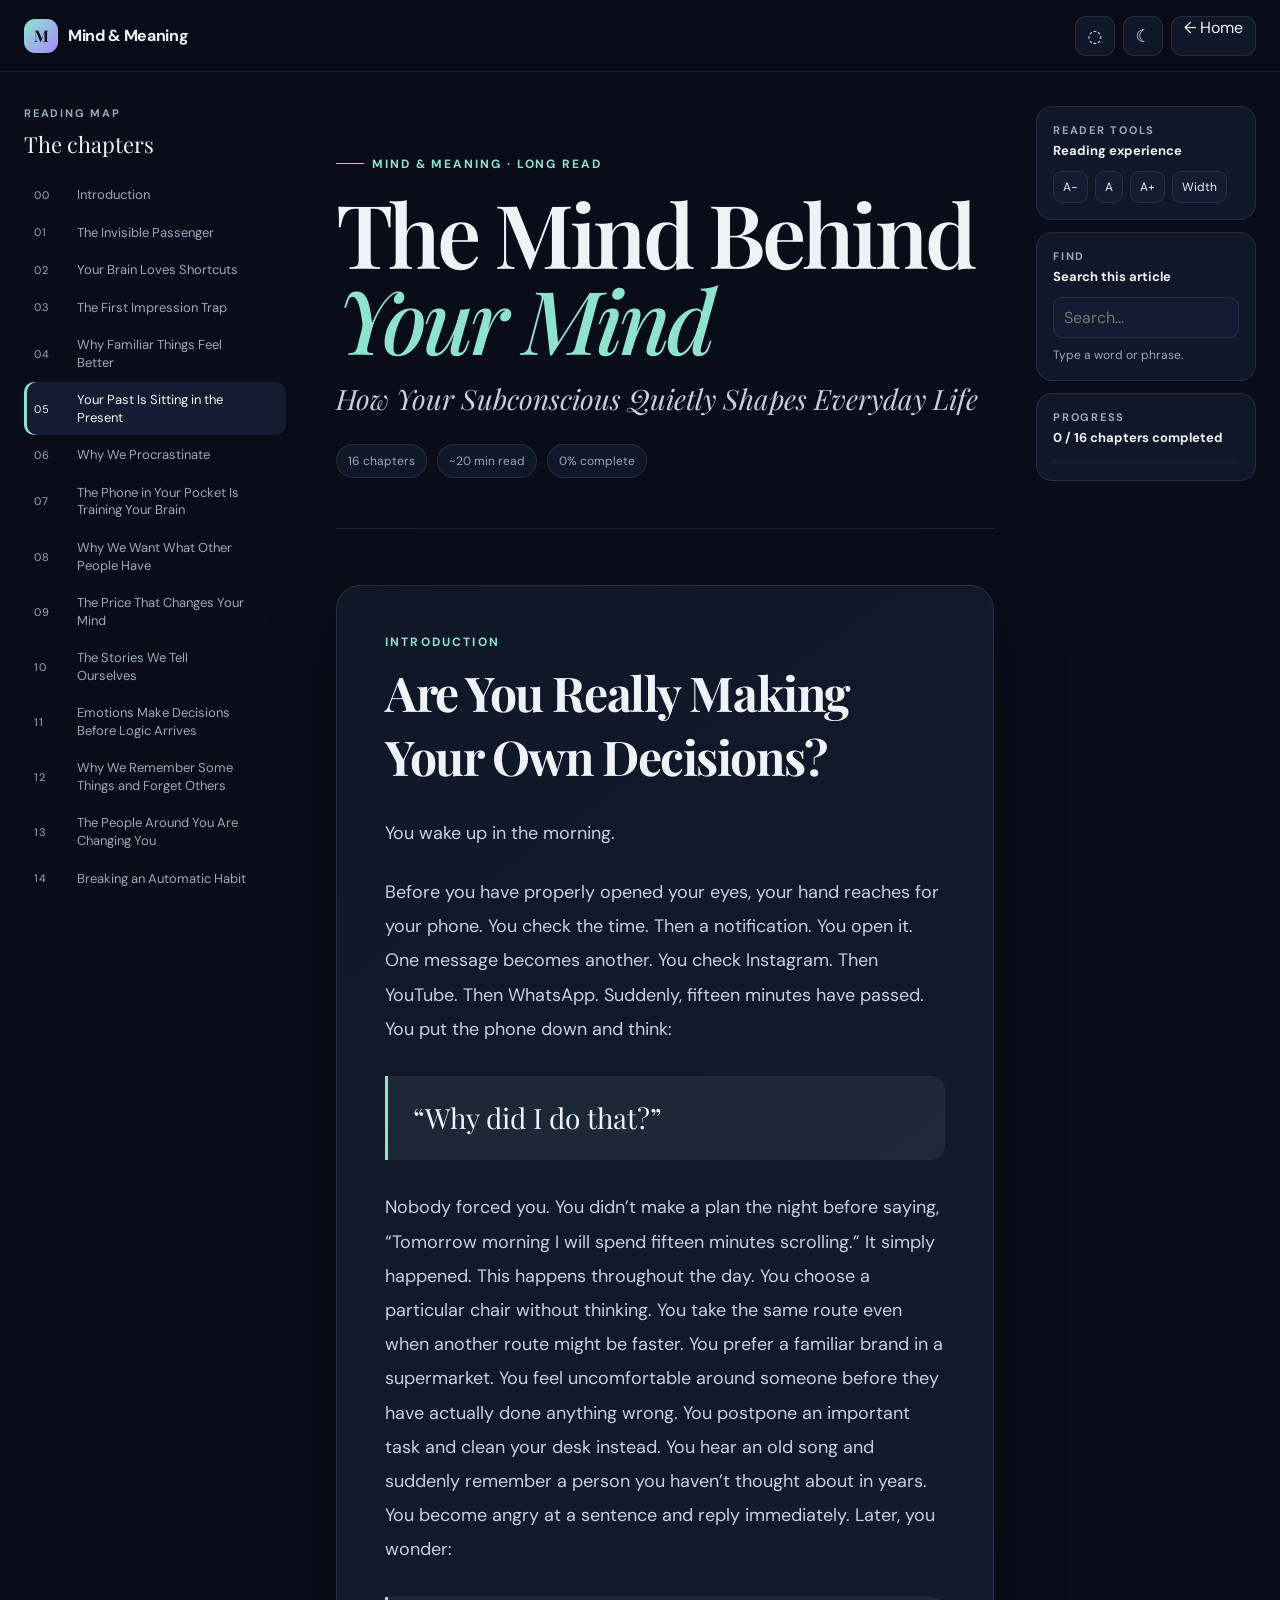
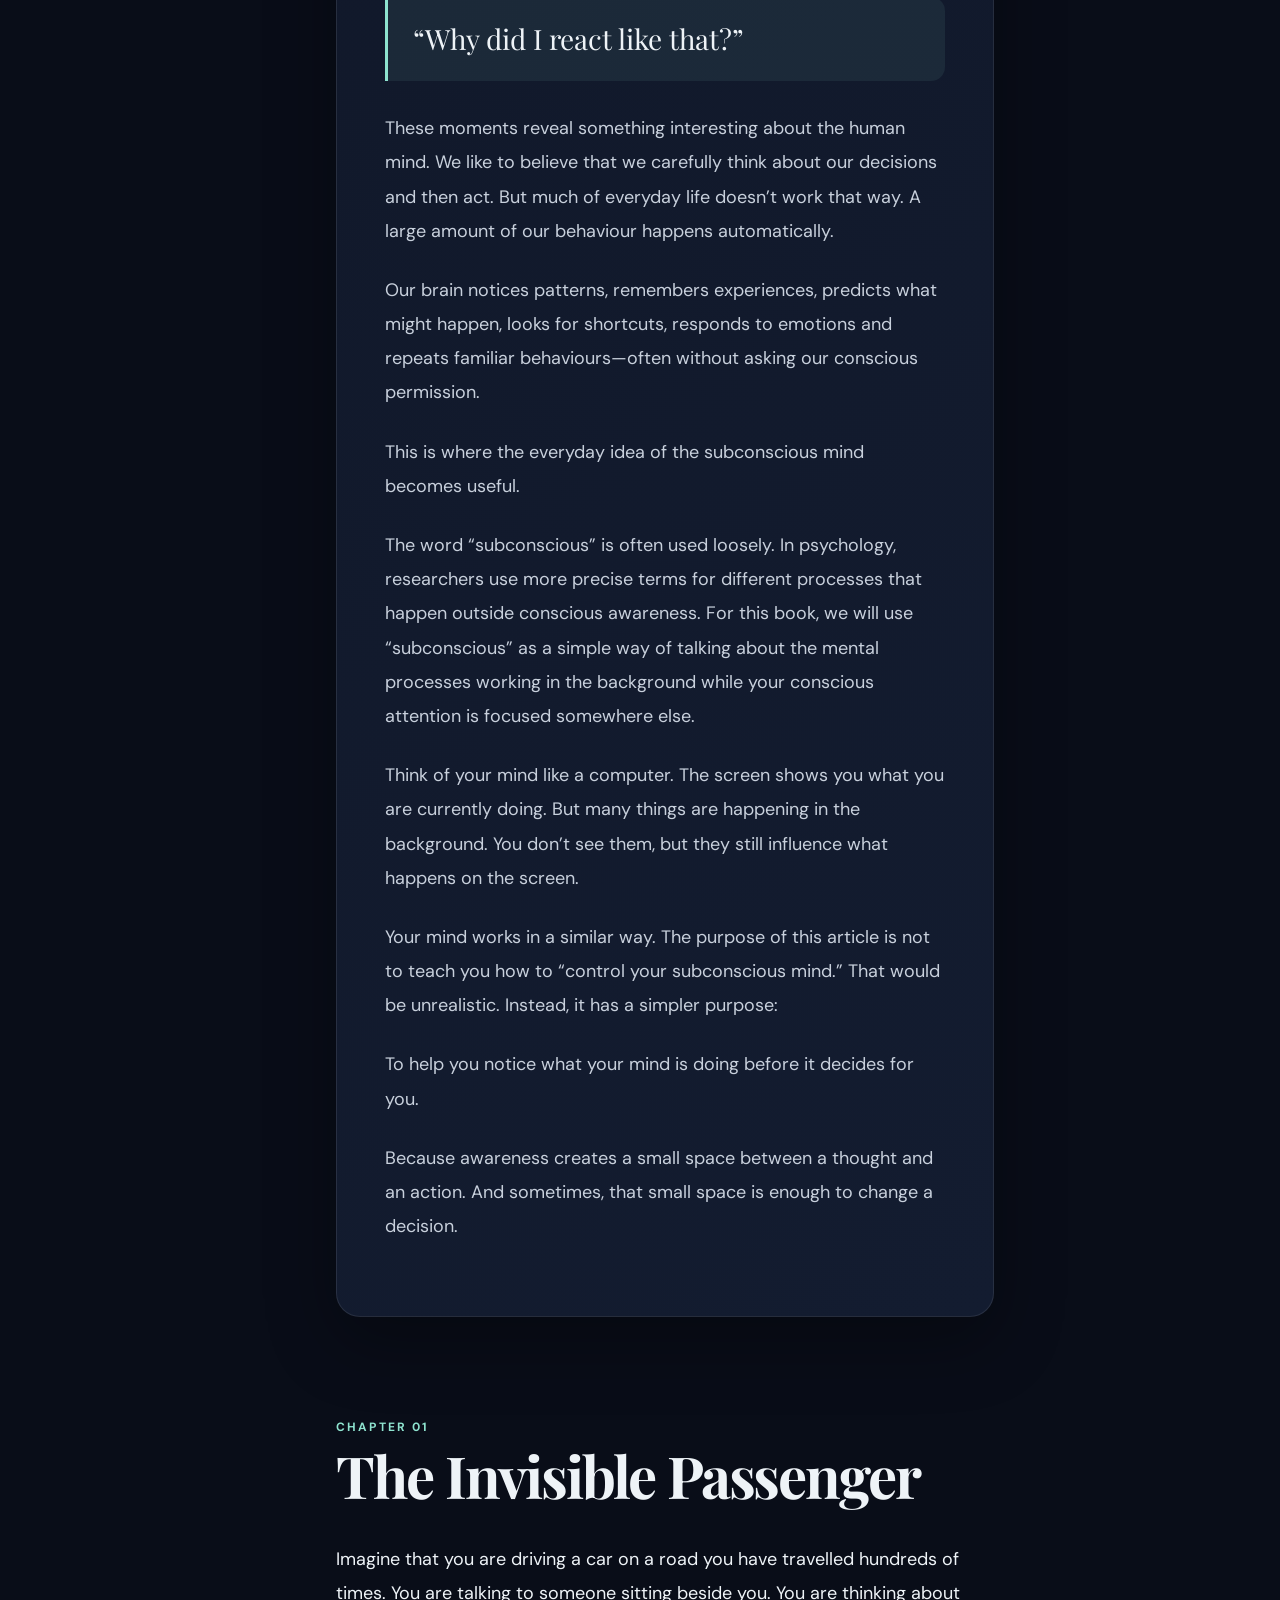
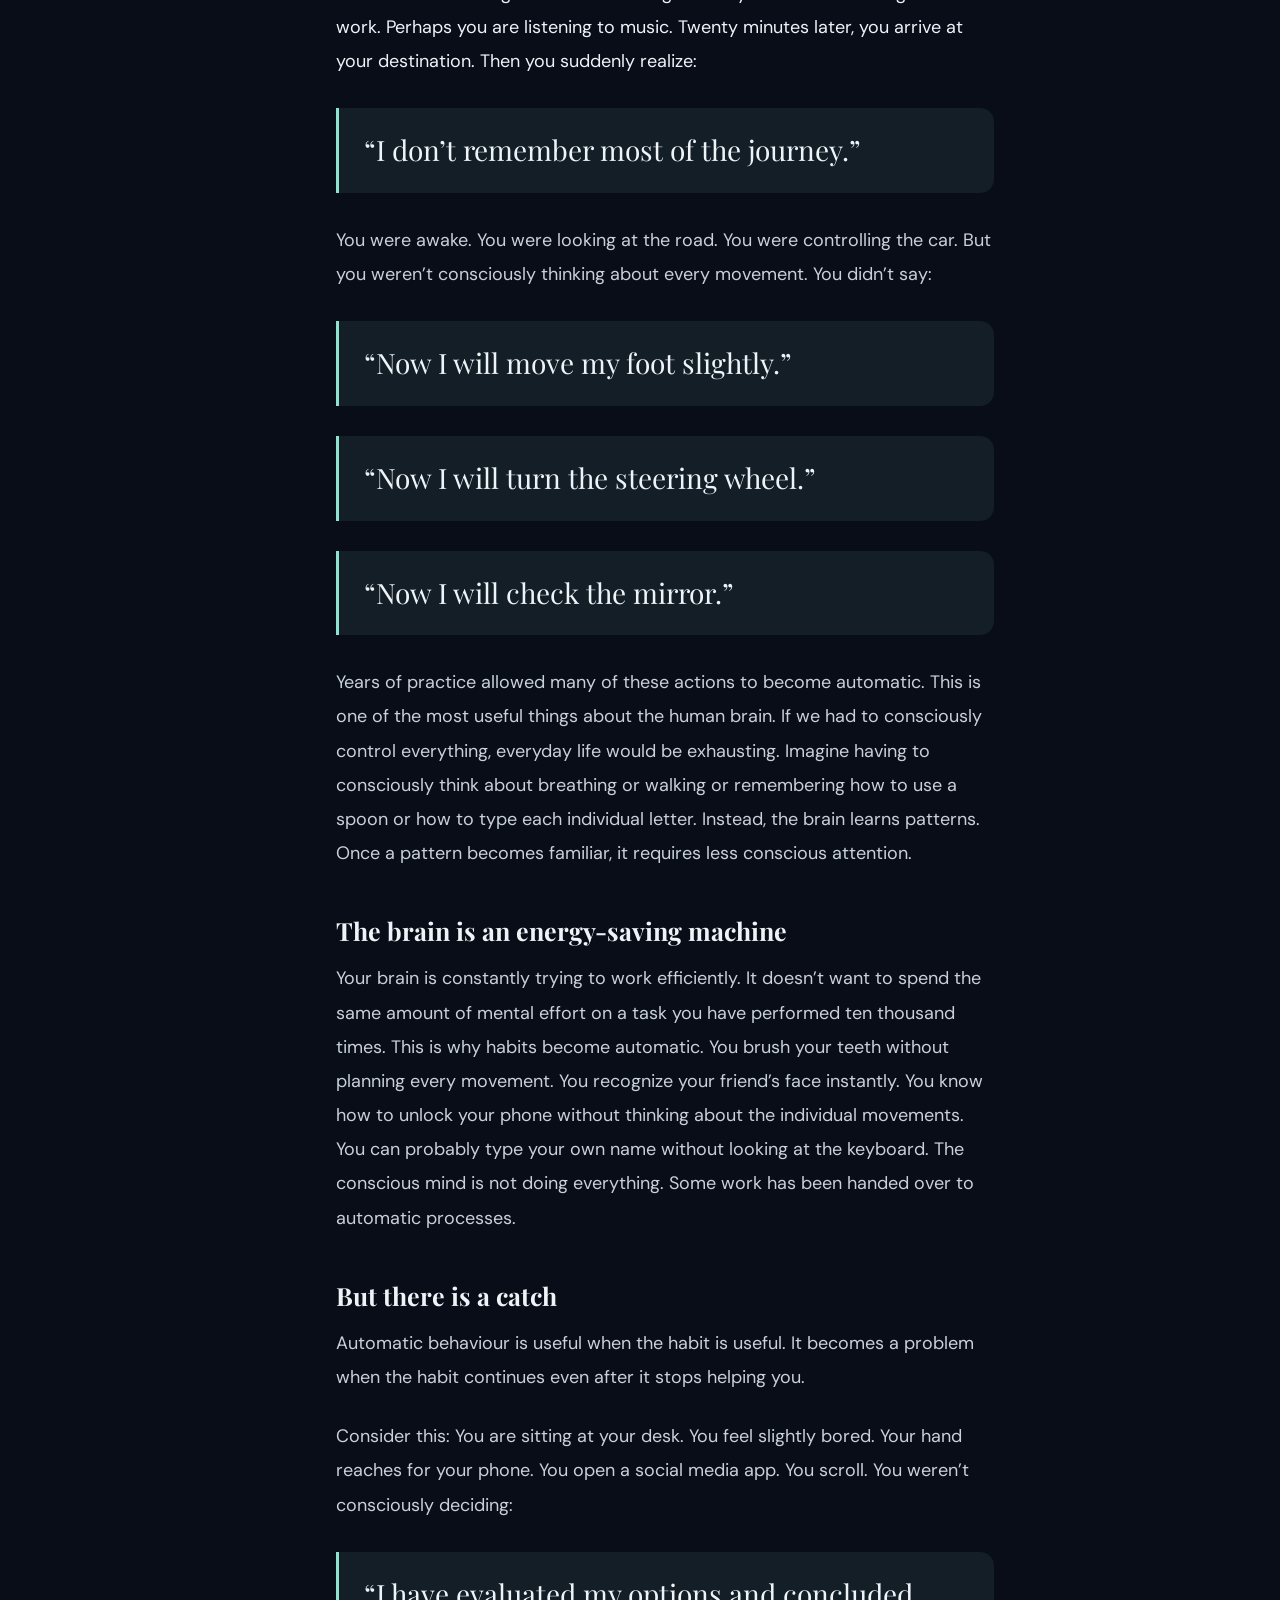
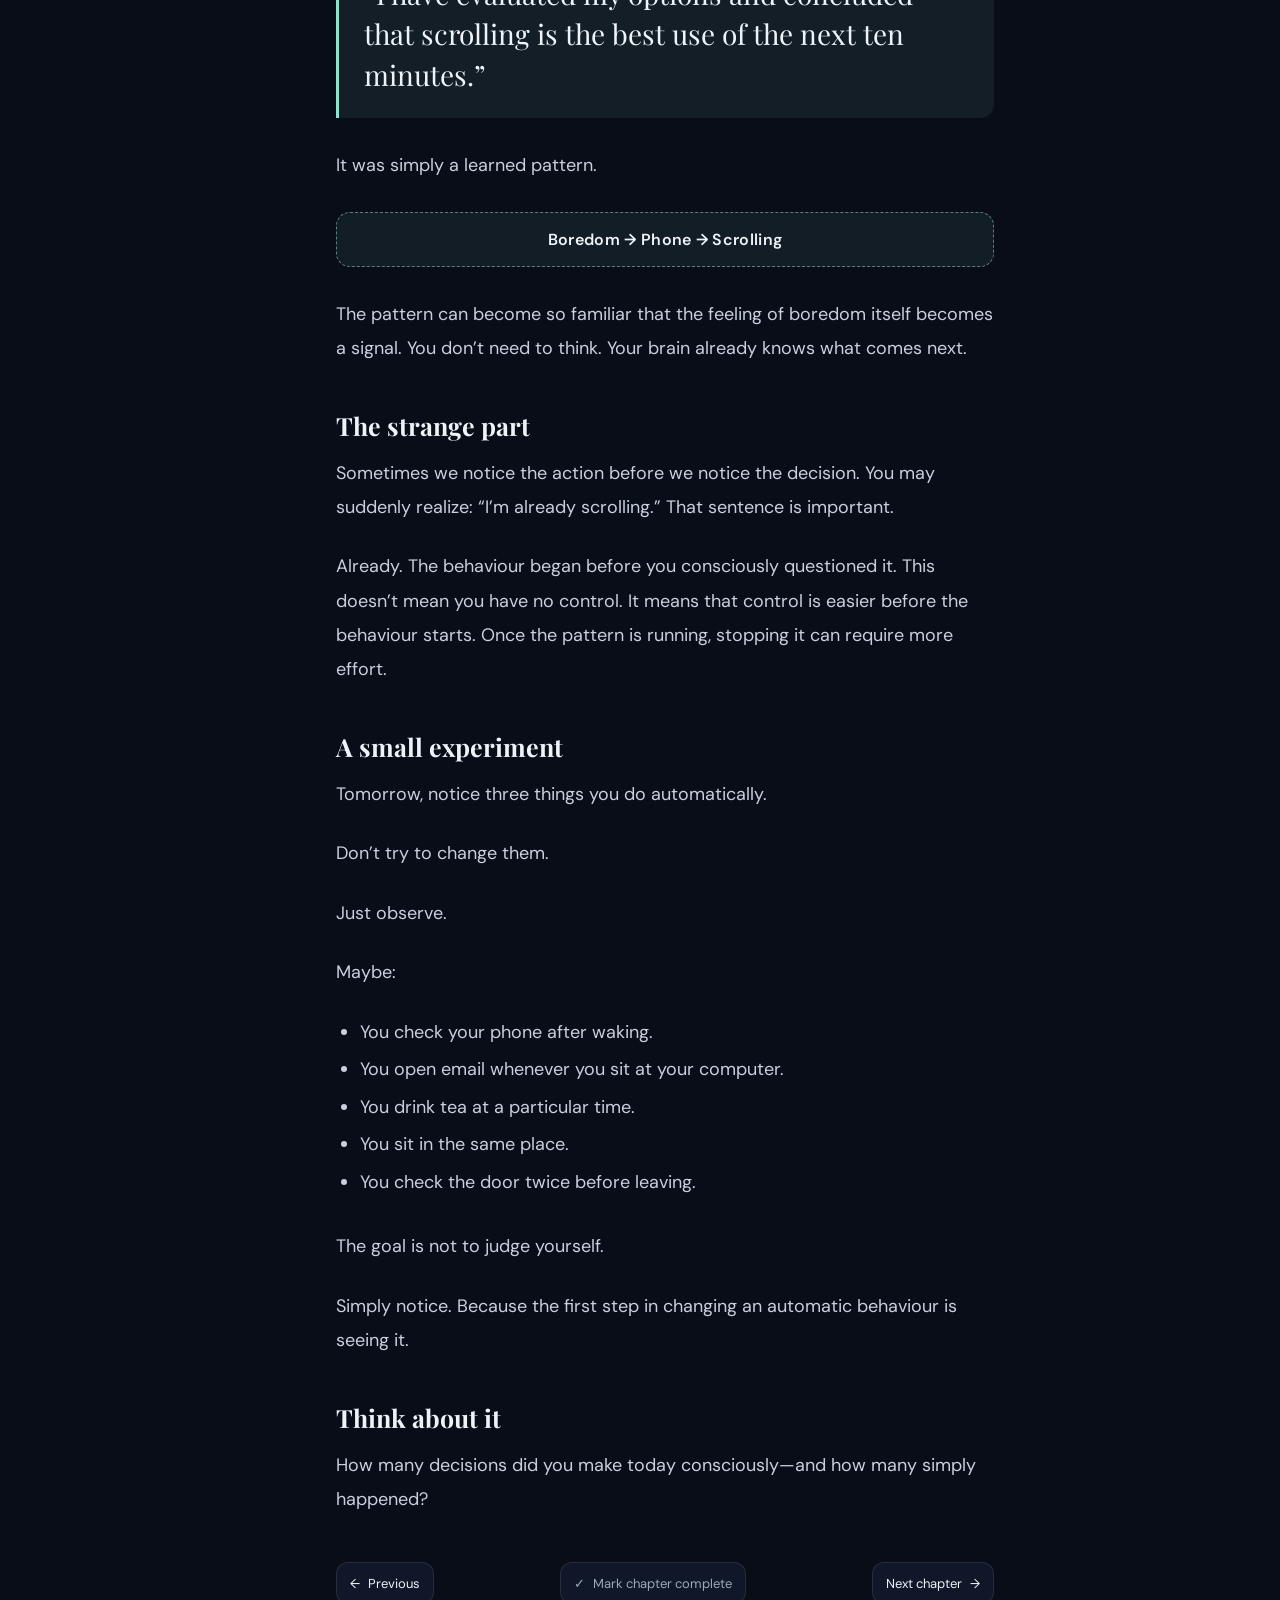
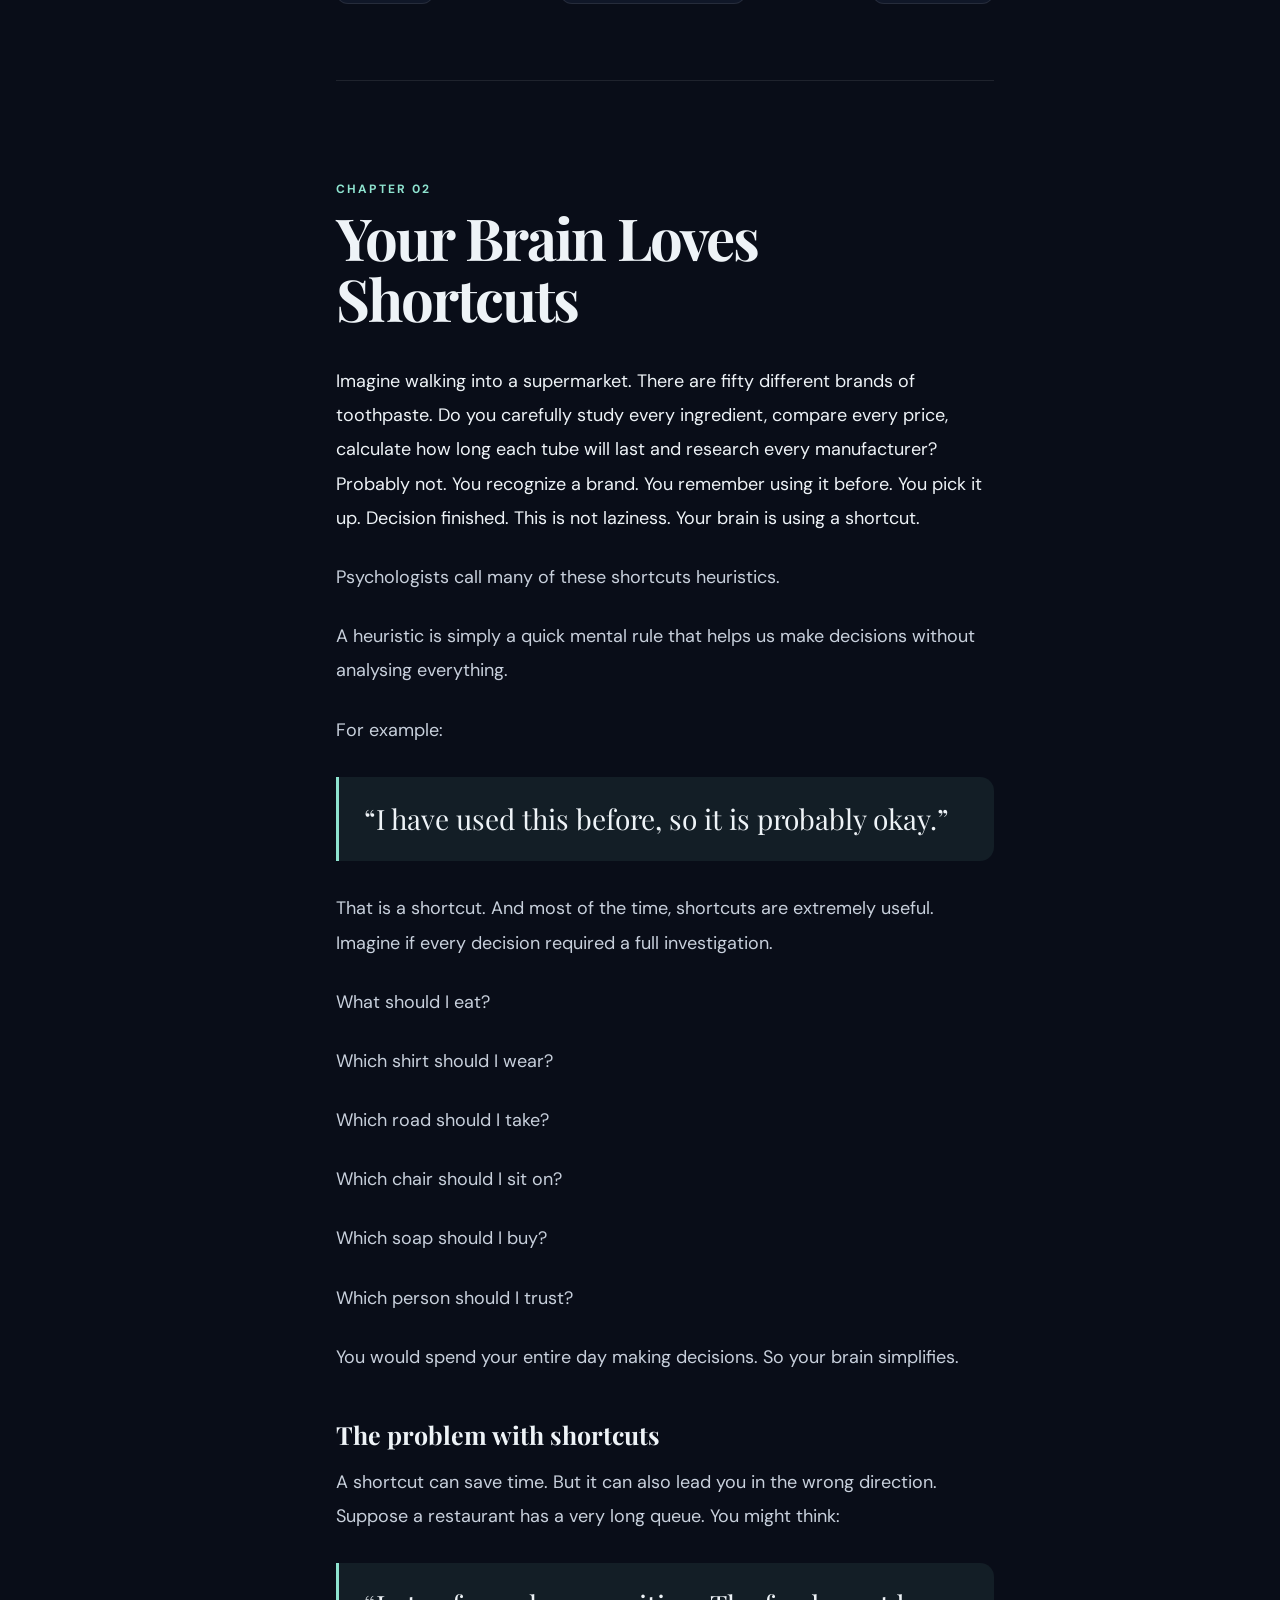
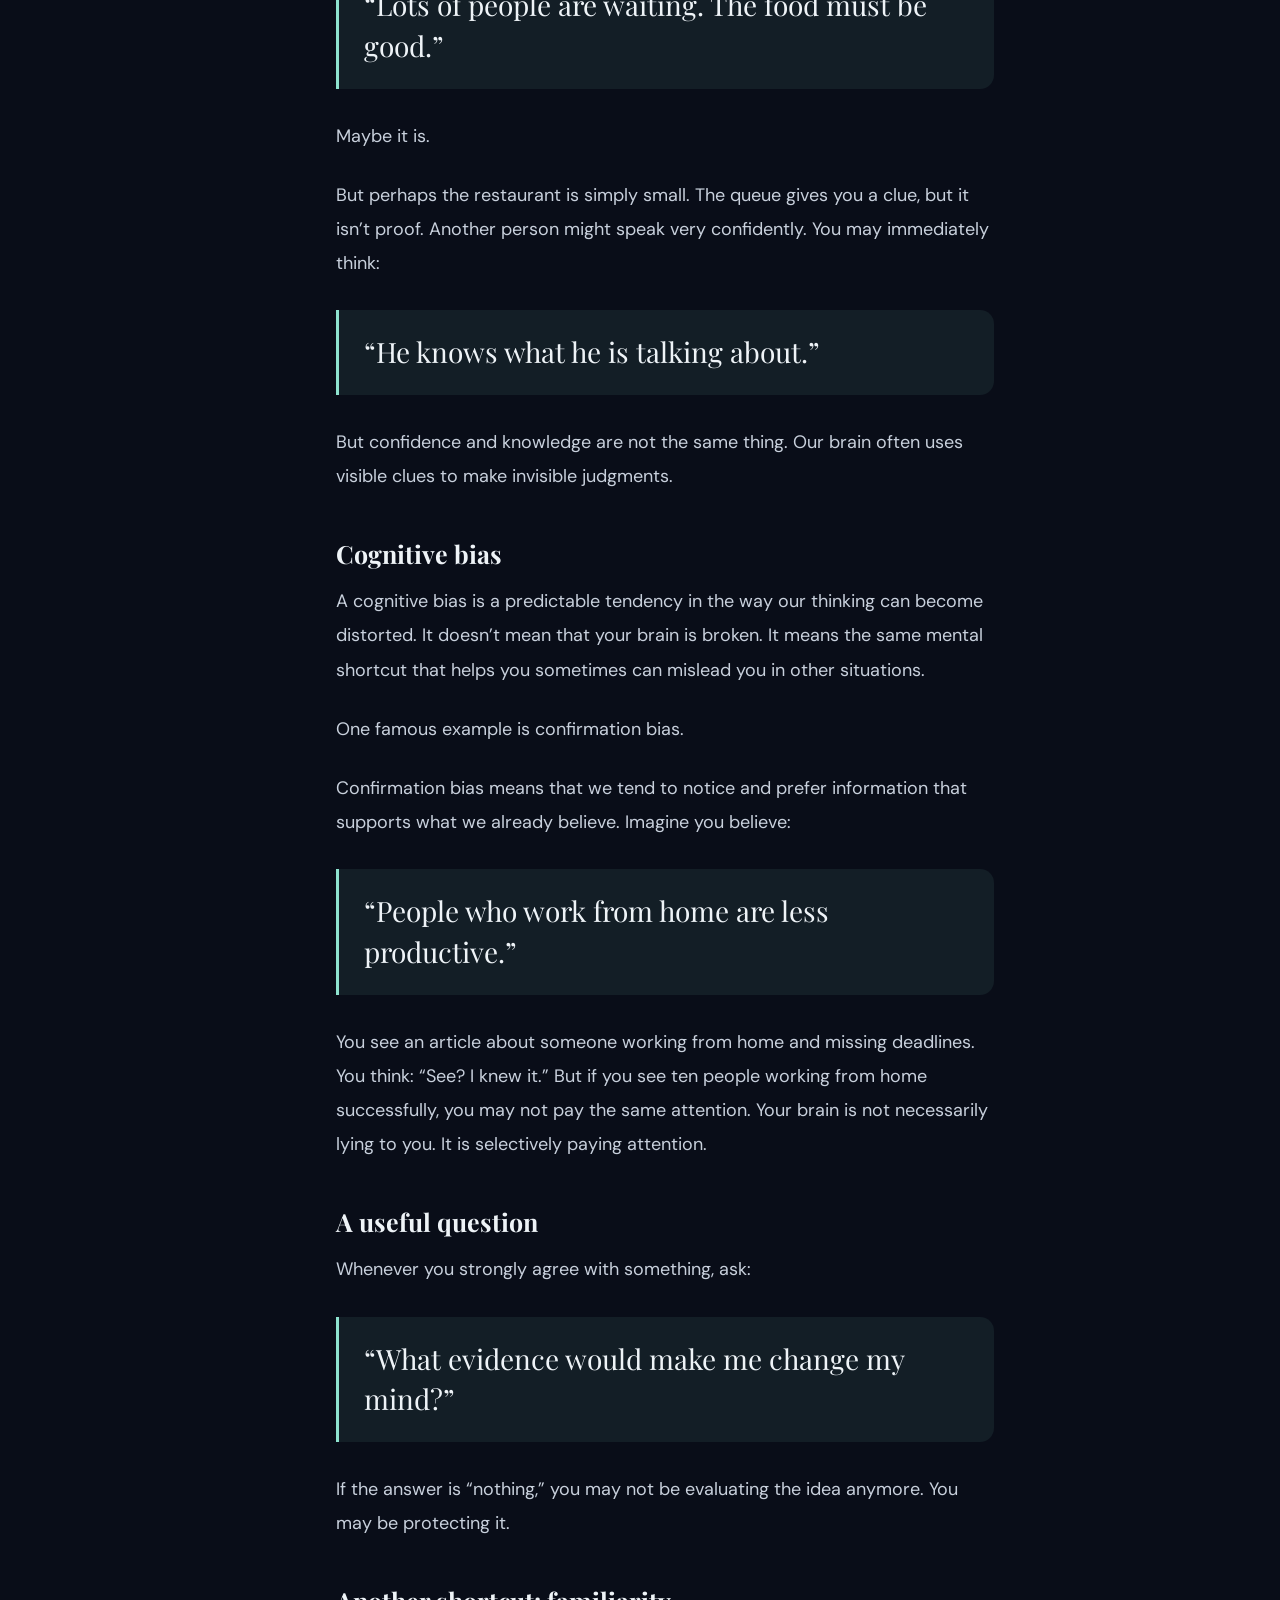
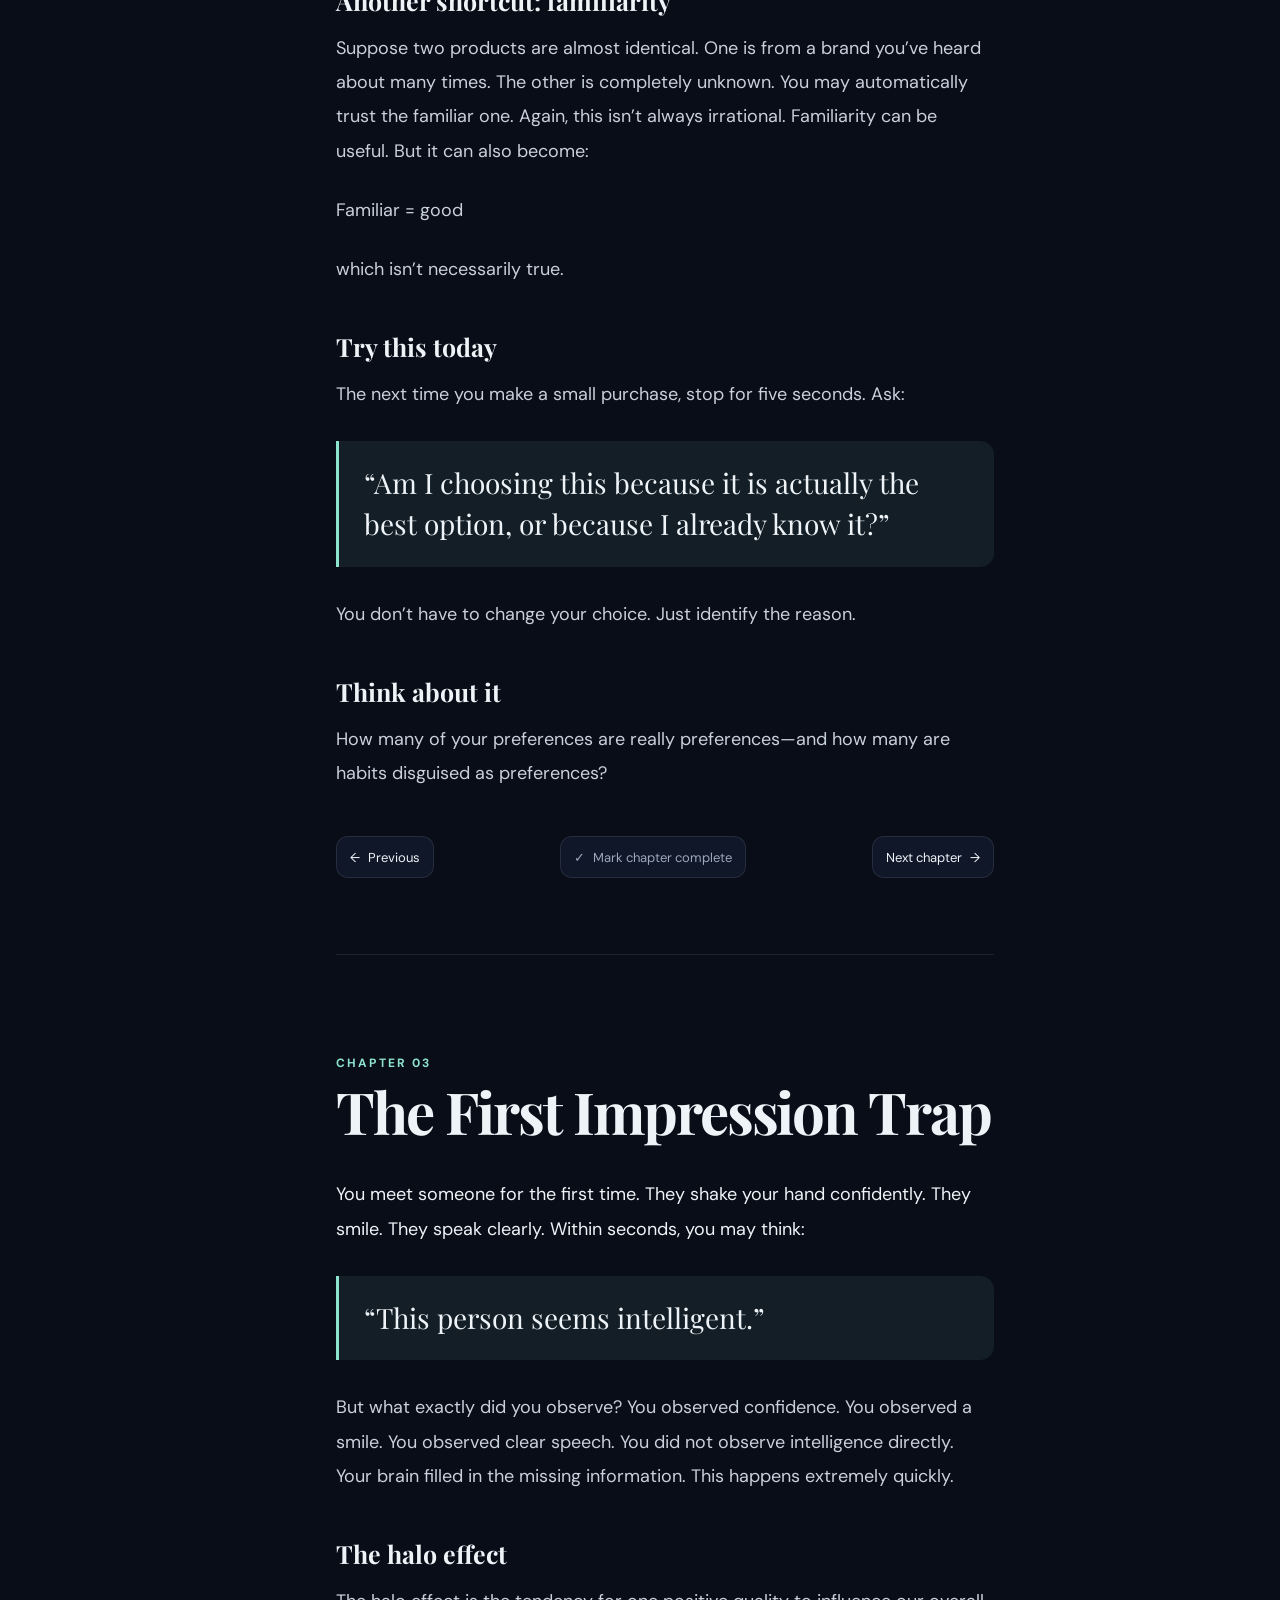
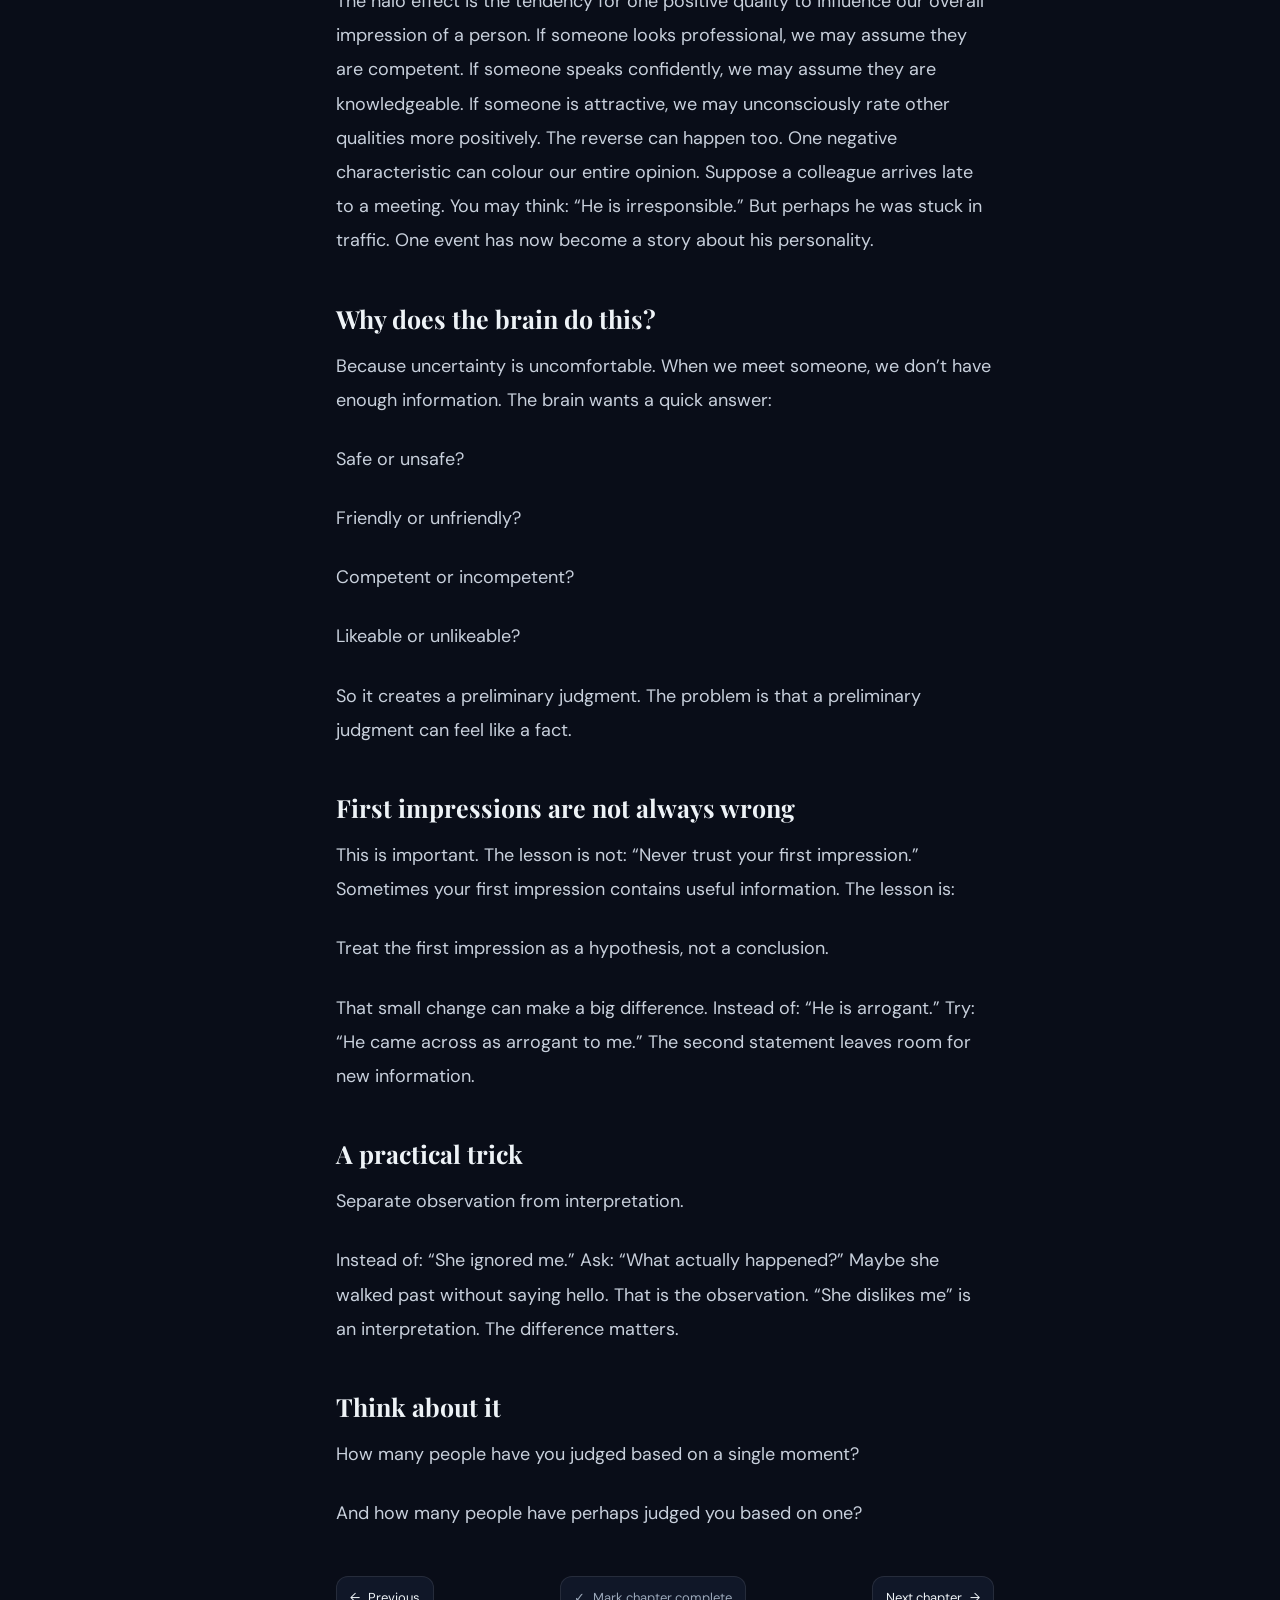
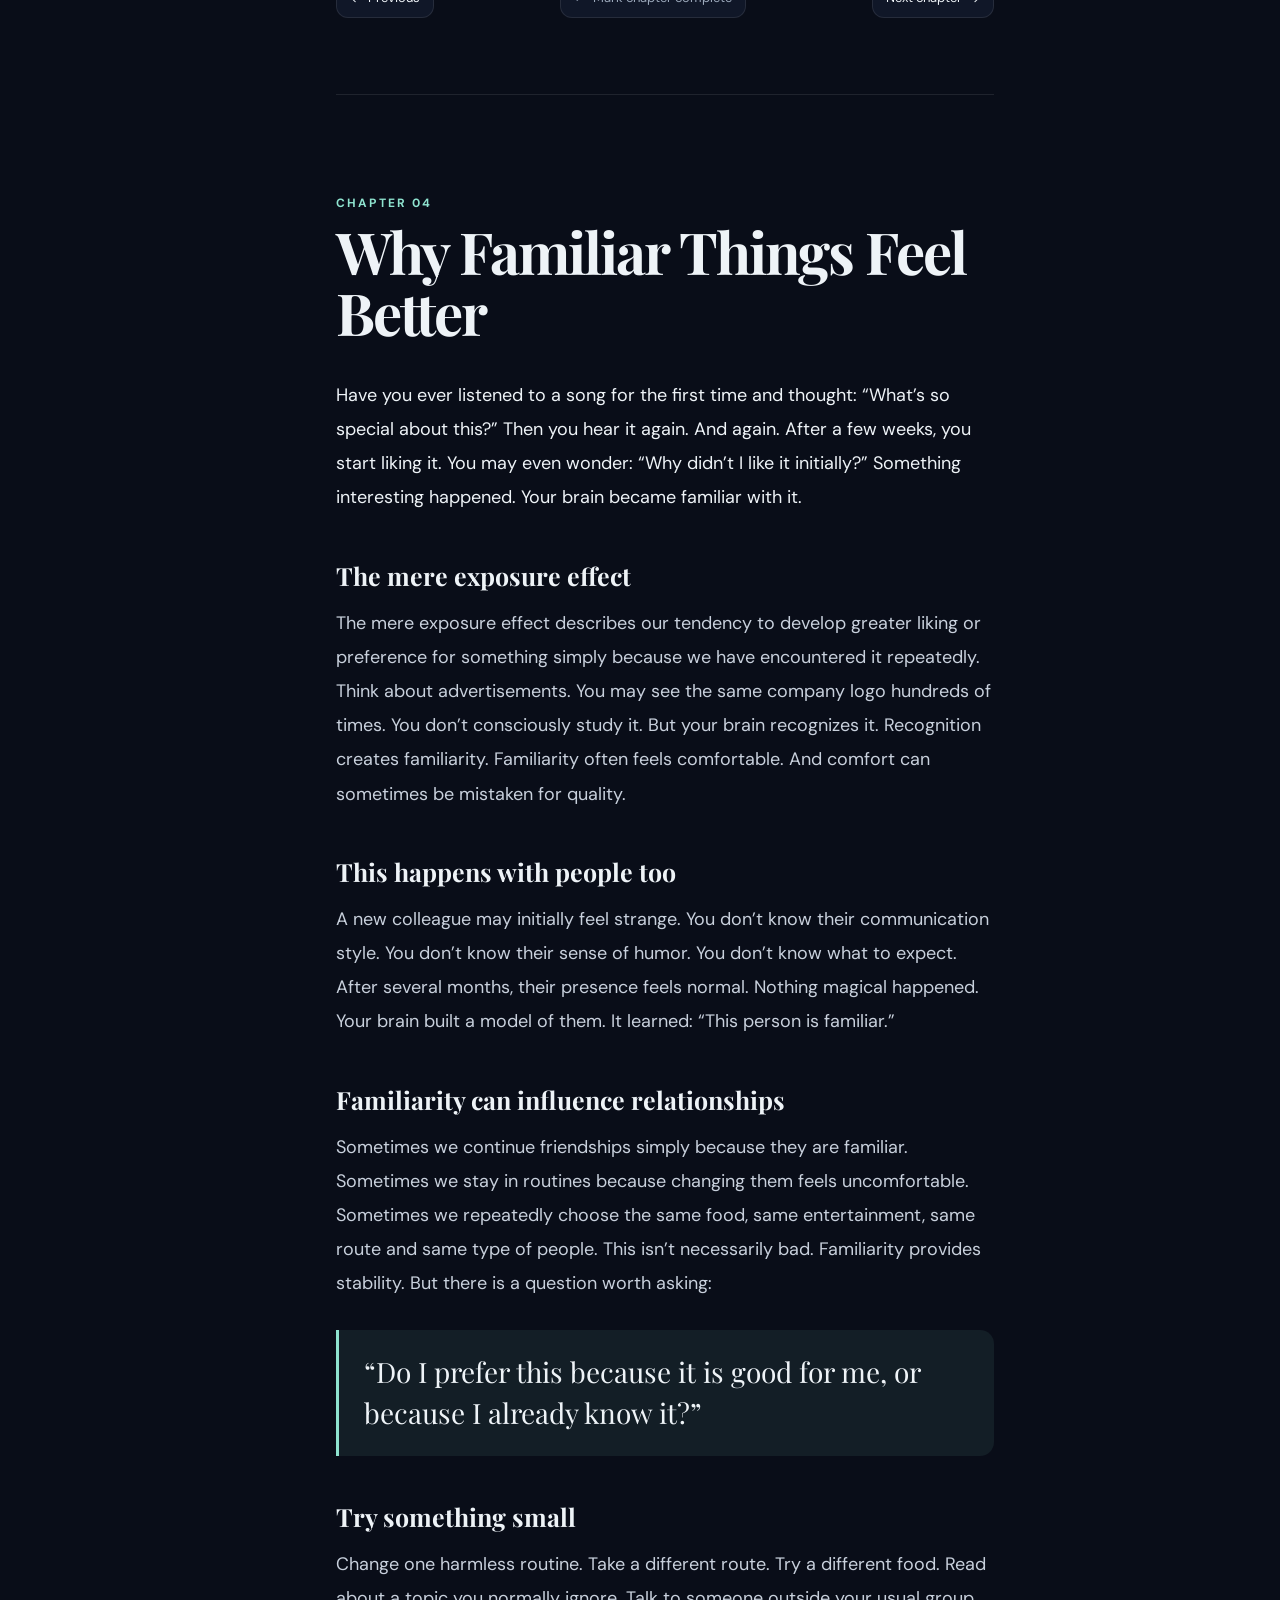
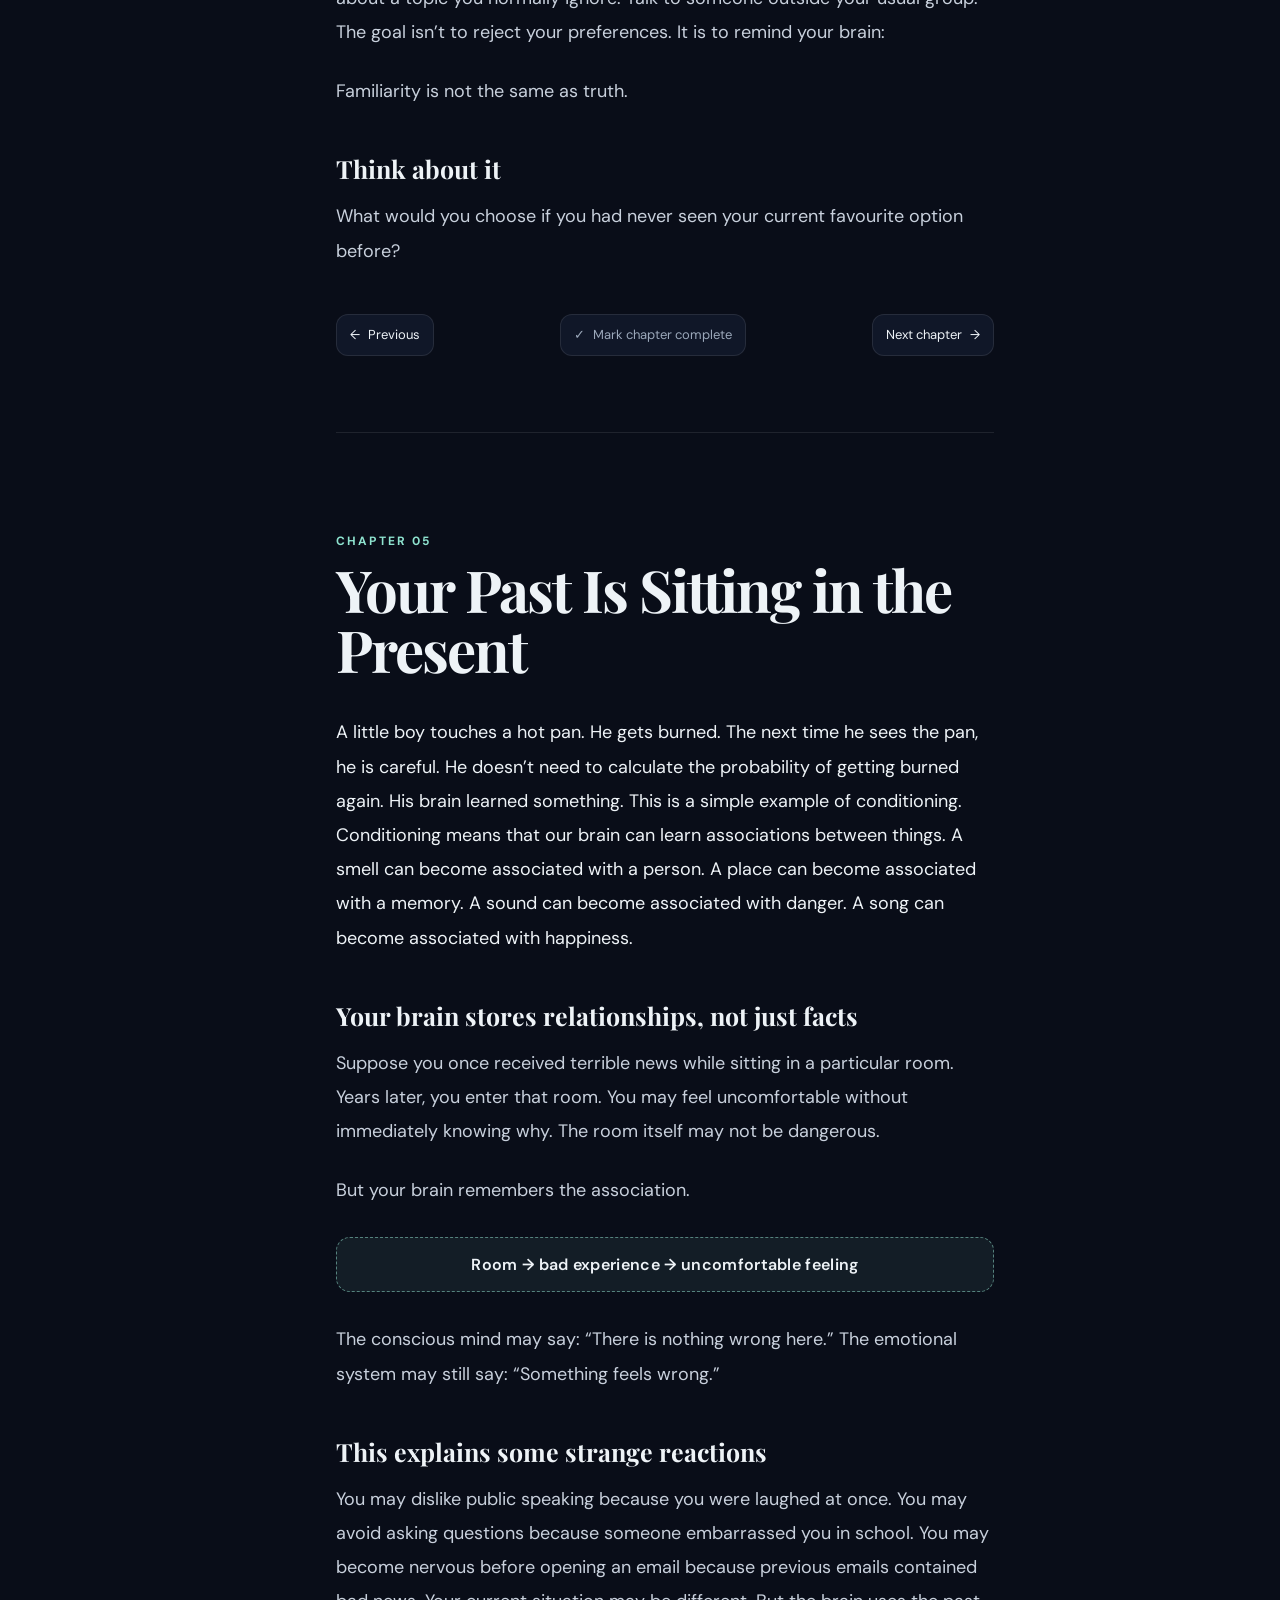
==== commit 0b5f2a2e: "redesigned first blog" ====
--- a/my-first-blog.html
+++ b/my-first-blog.html
@@ -1,155 +1,370 @@
-<!DOCTYPE html>
+<!doctype html>
 <html lang="en">
 <head>
-<meta charset="UTF-8">
-<meta name="viewport" content="width=device-width, initial-scale=1.0">
-<meta name="description" content="The Mind Behind Your Mind — How Your Subconscious Quietly Shapes Everyday Life">
-<title>The Mind Behind Your Mind</title>
+<meta charset="utf-8">
+<meta name="viewport" content="width=device-width, initial-scale=1">
+<meta name="description" content="The Mind Behind Your Mind — How Your Subconscious Quietly Shapes Everyday Life.">
+<title>The Mind Behind Your Mind — Mind & Meaning</title>
+<link rel="preconnect" href="https://fonts.googleapis.com">
+<link rel="preconnect" href="https://fonts.gstatic.com" crossorigin>
+<link href="https://fonts.googleapis.com/css2?family=DM+Sans:wght@400;500;600;700&family=Playfair+Display:ital,wght@0,500;0,600;0,700;1,500;1,600&display=swap" rel="stylesheet">
 <style>
-* { box-sizing: border-box; }
-body {
-    margin: 0;
-    font-family: Georgia, "Times New Roman", serif;
-    color: #252525;
-    background: #faf9f6;
-    line-height: 1.8;
-}
-header {
-    border-bottom: 1px solid #e6e2da;
-    background: rgba(250,249,246,.96);
-    position: sticky;
-    top: 0;
-    z-index: 10;
-}
-.nav {
-    max-width: 1050px;
-    margin: auto;
-    padding: 18px 24px;
-    display: flex;
-    justify-content: space-between;
-    align-items: center;
-}
-.logo {
-    font-family: Arial, sans-serif;
-    font-weight: 700;
-    font-size: 18px;
-    letter-spacing: .2px;
-}
-.nav a {
-    color: #333;
-    text-decoration: none;
-    margin-left: 22px;
-    font-family: Arial, sans-serif;
-    font-size: 14px;
-}
-.hero {
-    max-width: 900px;
-    margin: auto;
-    padding: 95px 24px 55px;
-    text-align: center;
-}
-.kicker {
-    font-family: Arial, sans-serif;
-    text-transform: uppercase;
-    letter-spacing: 3px;
-    font-size: 12px;
-    color: #777;
-}
-.hero h1 {
-    font-size: clamp(42px, 7vw, 72px);
-    line-height: 1.05;
-    margin: 18px 0;
-    font-weight: 600;
-}
-.subtitle {
-    font-size: 21px;
-    color: #686868;
-    max-width: 650px;
-    margin: auto;
-}
-.meta {
-    margin-top: 28px;
-    font-family: Arial, sans-serif;
-    font-size: 13px;
-    color: #888;
-}
-article {
-    max-width: 760px;
-    margin: 0 auto 100px;
-    padding: 0 24px;
-}
-article h2 {
-    font-family: Arial, sans-serif;
-    font-size: 30px;
-    margin-top: 70px;
-    padding-top: 30px;
-    border-top: 1px solid #e3dfd7;
-}
-article h3 {
-    font-size: 25px;
-    line-height: 1.3;
-    margin-top: 42px;
-    margin-bottom: 12px;
-}
-article p {
-    font-size: 18px;
-    margin: 0 0 20px;
-}
-article ul {
-    padding-left: 28px;
-    margin: 12px 0 24px;
-}
-article li {
-    font-size: 18px;
-    margin: 6px 0;
-}
-article h1 { display:none; }
-footer {
-    border-top: 1px solid #e3dfd7;
-    padding: 35px 24px;
-    text-align: center;
-    color: #777;
-    font-family: Arial, sans-serif;
-    font-size: 13px;
-}
-@media (max-width: 600px) {
-    .nav { padding: 15px 18px; }
-    .nav a { margin-left: 12px; }
-    .hero { padding: 70px 20px 40px; }
-    article { padding: 0 20px; }
-    article p, article li { font-size: 17px; }
+:root {
+  --bg:#090d18;
+  --panel:#101728;
+  --panel-2:#131c30;
+  --text:#eef3f7;
+  --muted:#9ba8ba;
+  --soft:#c8d0dc;
+  --line:rgba(255,255,255,.09);
+  --accent:#8ee3cf;
+  --accent-2:#a78bfa;
+  --accent-3:#7dd3fc;
+  --quote:rgba(142,227,207,.08);
+  --shadow:0 24px 70px rgba(0,0,0,.32);
+  --content:760px;
+  --font-size:18px;
+  --lh:1.9;
+}
+:root.light {
+  --bg:#f4f6f8;
+  --panel:#ffffff;
+  --panel-2:#eef2f6;
+  --text:#17202b;
+  --muted:#657181;
+  --soft:#384556;
+  --line:rgba(20,30,45,.11);
+  --accent:#087f72;
+  --accent-2:#7655cf;
+  --accent-3:#1683b6;
+  --quote:rgba(8,127,114,.07);
+  --shadow:0 24px 70px rgba(27,39,55,.12);
+}
+*{box-sizing:border-box}
+html{scroll-behavior:smooth;scroll-padding-top:90px}
+body{
+  margin:0;background:var(--bg);color:var(--text);
+  font-family:"DM Sans",system-ui,sans-serif;
+  transition:background .25s,color .25s;
+}
+body.focus .reader-shell{grid-template-columns:minmax(0,1fr)}
+body.focus .sidebar,body.focus .right-tools{display:none}
+a{color:inherit;text-decoration:none}
+button,input{font:inherit}
+button{color:inherit}
+.progress-bar{position:fixed;top:0;left:0;height:3px;width:0;background:linear-gradient(90deg,var(--accent),var(--accent-2));z-index:1000}
+.topbar{
+  position:sticky;top:0;z-index:900;height:72px;
+  background:color-mix(in srgb,var(--bg) 78%,transparent);
+  backdrop-filter:blur(18px);border-bottom:1px solid var(--line);
+}
+.topbar-inner{height:100%;max-width:1440px;margin:auto;padding:0 24px;display:flex;align-items:center;justify-content:space-between;gap:20px}
+.brand{display:flex;align-items:center;gap:10px;font-weight:700;letter-spacing:-.02em}
+.brand-mark{width:34px;height:34px;border-radius:11px;background:linear-gradient(135deg,var(--accent),var(--accent-2));display:grid;place-items:center;color:#091018;font-family:"Playfair Display";font-weight:700}
+.top-actions{display:flex;align-items:center;gap:8px}
+.icon-btn,.tool-btn{
+  border:1px solid var(--line);background:var(--panel);border-radius:11px;
+  min-height:40px;padding:0 12px;cursor:pointer;transition:.2s;
+}
+.icon-btn{width:40px;padding:0;display:grid;place-items:center;font-size:17px}
+.icon-btn:hover,.tool-btn:hover,.nav-btn:hover{transform:translateY(-1px);border-color:color-mix(in srgb,var(--accent) 50%,var(--line));}
+.reader-shell{
+  max-width:1440px;margin:0 auto;padding:34px 24px 90px;
+  display:grid;grid-template-columns:270px minmax(0,1fr) 220px;gap:42px;
+}
+.sidebar{position:sticky;top:98px;height:calc(100vh - 120px);overflow:auto;padding-right:8px}
+.side-label,.tool-label{font-size:11px;text-transform:uppercase;letter-spacing:.16em;color:var(--muted);font-weight:700}
+.side-title{font-family:"Playfair Display";font-size:22px;margin:9px 0 18px}
+.toc-item{display:grid;grid-template-columns:34px 1fr 18px;gap:9px;align-items:center;padding:9px 10px;border-radius:10px;color:var(--muted);margin:2px 0;transition:.2s}
+.toc-item:hover{background:var(--panel);color:var(--text)}
+.toc-item.active{background:var(--panel-2);color:var(--text);box-shadow:inset 3px 0 0 var(--accent)}
+.toc-num{font-size:11px;letter-spacing:.08em}
+.toc-title{font-size:13px;line-height:1.35}
+.toc-check{font-size:12px;color:var(--accent);opacity:0}
+.toc-item.done .toc-check{opacity:1}
+.article{min-width:0}
+.hero{padding:42px 0 50px;border-bottom:1px solid var(--line);margin-bottom:56px}
+.eyebrow{display:inline-flex;align-items:center;gap:8px;color:var(--accent);font-size:12px;letter-spacing:.16em;text-transform:uppercase;font-weight:700}
+.eyebrow:before{content:"";width:28px;height:1px;background:currentColor}
+.hero h1{font-family:"Playfair Display",serif;font-weight:600;font-size:clamp(48px,7vw,88px);line-height:.98;letter-spacing:-.045em;margin:18px 0 18px;max-width:900px}
+.hero h1 em{color:var(--accent);font-weight:500}
+.hero-sub{font-family:"Playfair Display";font-size:clamp(20px,2.2vw,28px);font-style:italic;color:var(--soft);max-width:700px;line-height:1.35}
+.meta{display:flex;flex-wrap:wrap;gap:10px;margin-top:26px}
+.pill{padding:8px 11px;border:1px solid var(--line);border-radius:999px;background:var(--panel);color:var(--muted);font-size:12px}
+.chapter,.intro{scroll-margin-top:100px}
+.intro-card{background:linear-gradient(145deg,var(--panel),var(--panel-2));border:1px solid var(--line);border-radius:24px;padding:clamp(24px,5vw,48px);box-shadow:var(--shadow);margin-bottom:72px}
+.chapter{padding:30px 0 76px;border-bottom:1px solid var(--line);margin-bottom:70px}
+.chapter-kicker{font-size:12px;letter-spacing:.18em;color:var(--accent);font-weight:700;margin-bottom:10px}
+.chapter h2{font-family:"Playfair Display";font-size:clamp(36px,5vw,58px);line-height:1.04;letter-spacing:-.035em;margin:0 0 36px;max-width:700px}
+.chapter-body{max-width:var(--content);margin:auto}
+.chapter-body p,.intro-card p{font-size:var(--font-size);line-height:var(--lh);color:var(--soft);margin:0 0 25px}
+.chapter-body p:first-child,.intro-card p:first-child{color:var(--text)}
+.chapter-body h3,.intro-card h3{font-family:"Playfair Display";font-size:25px;margin:44px 0 14px;color:var(--text)}
+.chapter-body ul{margin:0 0 28px;padding-left:24px;color:var(--soft)}
+.chapter-body li{font-size:var(--font-size);line-height:1.75;padding:3px 0}
+blockquote{
+  margin:30px 0;padding:22px 25px;border-left:3px solid var(--accent);
+  background:var(--quote);border-radius:0 14px 14px 0;
+  font-family:"Playfair Display";font-size:clamp(21px,2.4vw,28px);line-height:1.45;color:var(--text);
+}
+.flow{margin:30px 0;padding:16px 18px;text-align:center;border:1px dashed color-mix(in srgb,var(--accent) 45%,var(--line));border-radius:14px;background:var(--quote);font-weight:600;letter-spacing:.02em;color:var(--text)}
+.chapter-nav{display:flex;align-items:center;justify-content:space-between;gap:10px;margin:46px auto 0;max-width:var(--content)}
+.nav-btn,.complete-btn{border:1px solid var(--line);background:var(--panel);border-radius:12px;min-height:42px;padding:0 13px;display:flex;align-items:center;gap:8px;cursor:pointer;transition:.2s;font-size:13px}
+.complete-btn{color:var(--muted)}
+.complete-btn.done{border-color:var(--accent);color:var(--accent)}
+.right-tools{position:sticky;top:98px;height:max-content}
+.tool-card{background:var(--panel);border:1px solid var(--line);border-radius:16px;padding:16px;margin-bottom:12px}
+.tool-title{font-size:13px;font-weight:700;margin:5px 0 12px}
+.tool-row{display:flex;gap:7px;flex-wrap:wrap}
+.tool-row button{border:1px solid var(--line);background:var(--panel-2);border-radius:9px;padding:7px 9px;cursor:pointer;font-size:12px}
+.tool-row button:hover{border-color:var(--accent)}
+.search-box{display:flex;gap:7px}
+.search-box input{width:100%;min-width:0;border:1px solid var(--line);background:var(--panel-2);color:var(--text);border-radius:9px;padding:9px 10px;outline:none}
+.search-results{margin-top:8px;font-size:12px;color:var(--muted);line-height:1.5}
+.mobile-toc{display:none}
+.search-hit{background:rgba(250,204,21,.25);border-radius:3px}
+mark.search-hit{color:inherit}
+.footer{text-align:center;color:var(--muted);font-size:12px;padding:40px 0}
+@media(max-width:1100px){
+  .reader-shell{grid-template-columns:230px minmax(0,1fr)}
+  .right-tools{display:none}
+}
+@media(max-width:760px){
+  .topbar{height:64px}
+  .topbar-inner{padding:0 14px}
+  .brand span:last-child{display:none}
+  .reader-shell{display:block;padding:18px 16px 60px}
+  .sidebar{display:none}
+  .mobile-toc{display:block;margin:8px 0 24px}
+  .mobile-toc summary{cursor:pointer;background:var(--panel);border:1px solid var(--line);border-radius:12px;padding:12px 14px;font-size:13px;font-weight:700}
+  .mobile-toc .toc-list{background:var(--panel);border:1px solid var(--line);border-top:0;border-radius:0 0 12px 12px;padding:7px}
+  .hero{padding:26px 0 36px;margin-bottom:36px}
+  .hero h1{font-size:48px}
+  .intro-card{padding:24px;border-radius:18px;margin-bottom:50px}
+  .chapter{padding:15px 0 56px;margin-bottom:50px}
+  .chapter h2{font-size:38px;margin-bottom:28px}
+  .chapter-nav{flex-wrap:wrap}
+  .complete-btn{order:3;width:100%;justify-content:center}
+  .nav-btn{flex:1;justify-content:center}
+}
+@media(prefers-reduced-motion:reduce){
+  *{scroll-behavior:auto!important;transition:none!important}
 }
 </style>
 </head>
-
 <body>
-<header>
-    <div class="nav">
-        <div class="logo">My Blog</div>
-        <nav>
-            <a href="index.html">Home</a>
-            <a href="blog.html">Blog</a>
-        </nav>
+<div class="progress-bar" id="progress"></div>
+
+<header class="topbar">
+  <div class="topbar-inner">
+    <a class="brand" href="./index.html" aria-label="Back to Mind & Meaning">
+      <span class="brand-mark">M</span><span>Mind & Meaning</span>
+    </a>
+    <div class="top-actions">
+      <button class="icon-btn" id="focusBtn" title="Focus mode">◌</button>
+      <button class="icon-btn" id="themeBtn" title="Toggle theme">☾</button>
+      <a class="tool-btn" href="./index.html">← Home</a>
     </div>
+  </div>
 </header>
 
-<section class="hero">
-    <div class="kicker">A personal exploration of everyday psychology</div>
-    <h1>The Mind Behind Your Mind</h1>
-    <div class="subtitle">How Your Subconscious Quietly Shapes Everyday Life</div>
-    <div class="meta">September 8, 2026 · Personal Blog</div>
-</section>
-
-<article>
-<h1>The Mind Behind Your Mind</h1>
-<p>How Your Subconscious Quietly Shapes Everyday Life</p>
-<h2>Introduction</h2>
-<h3>Are You Really Making Your Own Decisions?</h3>
-<p>You wake up in the morning.</p>
+<div class="reader-shell">
+  <aside class="sidebar">
+    <div class="side-label">Reading map</div>
+    <div class="side-title">The chapters</div>
+    <nav id="toc">
+      <a class="toc-item active" href="#intro" data-chapter="intro">
+        <span class="toc-num">00</span><span class="toc-title">Introduction</span><span class="toc-check">✓</span>
+      </a>
+      <a class="toc-item" href="#chapter-1" data-chapter="1">
+        <span class="toc-num">01</span>
+        <span class="toc-title">The Invisible Passenger</span>
+        <span class="toc-check" aria-hidden="true">✓</span>
+    </a>
+<a class="toc-item" href="#chapter-2" data-chapter="2">
+        <span class="toc-num">02</span>
+        <span class="toc-title">Your Brain Loves Shortcuts</span>
+        <span class="toc-check" aria-hidden="true">✓</span>
+    </a>
+<a class="toc-item" href="#chapter-3" data-chapter="3">
+        <span class="toc-num">03</span>
+        <span class="toc-title">The First Impression Trap</span>
+        <span class="toc-check" aria-hidden="true">✓</span>
+    </a>
+<a class="toc-item" href="#chapter-4" data-chapter="4">
+        <span class="toc-num">04</span>
+        <span class="toc-title">Why Familiar Things Feel Better</span>
+        <span class="toc-check" aria-hidden="true">✓</span>
+    </a>
+<a class="toc-item" href="#chapter-5" data-chapter="5">
+        <span class="toc-num">05</span>
+        <span class="toc-title">Your Past Is Sitting in the Present</span>
+        <span class="toc-check" aria-hidden="true">✓</span>
+    </a>
+<a class="toc-item" href="#chapter-6" data-chapter="6">
+        <span class="toc-num">06</span>
+        <span class="toc-title">Why We Procrastinate</span>
+        <span class="toc-check" aria-hidden="true">✓</span>
+    </a>
+<a class="toc-item" href="#chapter-7" data-chapter="7">
+        <span class="toc-num">07</span>
+        <span class="toc-title">The Phone in Your Pocket Is Training Your Brain</span>
+        <span class="toc-check" aria-hidden="true">✓</span>
+    </a>
+<a class="toc-item" href="#chapter-8" data-chapter="8">
+        <span class="toc-num">08</span>
+        <span class="toc-title">Why We Want What Other People Have</span>
+        <span class="toc-check" aria-hidden="true">✓</span>
+    </a>
+<a class="toc-item" href="#chapter-9" data-chapter="9">
+        <span class="toc-num">09</span>
+        <span class="toc-title">The Price That Changes Your Mind</span>
+        <span class="toc-check" aria-hidden="true">✓</span>
+    </a>
+<a class="toc-item" href="#chapter-10" data-chapter="10">
+        <span class="toc-num">10</span>
+        <span class="toc-title">The Stories We Tell Ourselves</span>
+        <span class="toc-check" aria-hidden="true">✓</span>
+    </a>
+<a class="toc-item" href="#chapter-11" data-chapter="11">
+        <span class="toc-num">11</span>
+        <span class="toc-title">Emotions Make Decisions Before Logic Arrives</span>
+        <span class="toc-check" aria-hidden="true">✓</span>
+    </a>
+<a class="toc-item" href="#chapter-12" data-chapter="12">
+        <span class="toc-num">12</span>
+        <span class="toc-title">Why We Remember Some Things and Forget Others</span>
+        <span class="toc-check" aria-hidden="true">✓</span>
+    </a>
+<a class="toc-item" href="#chapter-13" data-chapter="13">
+        <span class="toc-num">13</span>
+        <span class="toc-title">The People Around You Are Changing You</span>
+        <span class="toc-check" aria-hidden="true">✓</span>
+    </a>
+<a class="toc-item" href="#chapter-14" data-chapter="14">
+        <span class="toc-num">14</span>
+        <span class="toc-title">Breaking an Automatic Habit</span>
+        <span class="toc-check" aria-hidden="true">✓</span>
+    </a>
+<a class="toc-item" href="#chapter-15" data-chapter="15">
+        <span class="toc-num">15</span>
+        <span class="toc-title">Becoming More Conscious</span>
+        <span class="toc-check" aria-hidden="true">✓</span>
+    </a>
+<a class="toc-item" href="#chapter-16" data-chapter="16">
+        <span class="toc-num">16</span>
+        <span class="toc-title">Conclusion</span>
+        <span class="toc-check" aria-hidden="true">✓</span>
+    </a>
+    </nav>
+  </aside>
+
+  <main class="article">
+    <details class="mobile-toc">
+      <summary>☰ Explore chapters</summary>
+      <div class="toc-list">
+        <nav><a class="toc-item" href="#chapter-1" data-chapter="1">
+        <span class="toc-num">01</span>
+        <span class="toc-title">The Invisible Passenger</span>
+        <span class="toc-check" aria-hidden="true">✓</span>
+    </a>
+<a class="toc-item" href="#chapter-2" data-chapter="2">
+        <span class="toc-num">02</span>
+        <span class="toc-title">Your Brain Loves Shortcuts</span>
+        <span class="toc-check" aria-hidden="true">✓</span>
+    </a>
+<a class="toc-item" href="#chapter-3" data-chapter="3">
+        <span class="toc-num">03</span>
+        <span class="toc-title">The First Impression Trap</span>
+        <span class="toc-check" aria-hidden="true">✓</span>
+    </a>
+<a class="toc-item" href="#chapter-4" data-chapter="4">
+        <span class="toc-num">04</span>
+        <span class="toc-title">Why Familiar Things Feel Better</span>
+        <span class="toc-check" aria-hidden="true">✓</span>
+    </a>
+<a class="toc-item" href="#chapter-5" data-chapter="5">
+        <span class="toc-num">05</span>
+        <span class="toc-title">Your Past Is Sitting in the Present</span>
+        <span class="toc-check" aria-hidden="true">✓</span>
+    </a>
+<a class="toc-item" href="#chapter-6" data-chapter="6">
+        <span class="toc-num">06</span>
+        <span class="toc-title">Why We Procrastinate</span>
+        <span class="toc-check" aria-hidden="true">✓</span>
+    </a>
+<a class="toc-item" href="#chapter-7" data-chapter="7">
+        <span class="toc-num">07</span>
+        <span class="toc-title">The Phone in Your Pocket Is Training Your Brain</span>
+        <span class="toc-check" aria-hidden="true">✓</span>
+    </a>
+<a class="toc-item" href="#chapter-8" data-chapter="8">
+        <span class="toc-num">08</span>
+        <span class="toc-title">Why We Want What Other People Have</span>
+        <span class="toc-check" aria-hidden="true">✓</span>
+    </a>
+<a class="toc-item" href="#chapter-9" data-chapter="9">
+        <span class="toc-num">09</span>
+        <span class="toc-title">The Price That Changes Your Mind</span>
+        <span class="toc-check" aria-hidden="true">✓</span>
+    </a>
+<a class="toc-item" href="#chapter-10" data-chapter="10">
+        <span class="toc-num">10</span>
+        <span class="toc-title">The Stories We Tell Ourselves</span>
+        <span class="toc-check" aria-hidden="true">✓</span>
+    </a>
+<a class="toc-item" href="#chapter-11" data-chapter="11">
+        <span class="toc-num">11</span>
+        <span class="toc-title">Emotions Make Decisions Before Logic Arrives</span>
+        <span class="toc-check" aria-hidden="true">✓</span>
+    </a>
+<a class="toc-item" href="#chapter-12" data-chapter="12">
+        <span class="toc-num">12</span>
+        <span class="toc-title">Why We Remember Some Things and Forget Others</span>
+        <span class="toc-check" aria-hidden="true">✓</span>
+    </a>
+<a class="toc-item" href="#chapter-13" data-chapter="13">
+        <span class="toc-num">13</span>
+        <span class="toc-title">The People Around You Are Changing You</span>
+        <span class="toc-check" aria-hidden="true">✓</span>
+    </a>
+<a class="toc-item" href="#chapter-14" data-chapter="14">
+        <span class="toc-num">14</span>
+        <span class="toc-title">Breaking an Automatic Habit</span>
+        <span class="toc-check" aria-hidden="true">✓</span>
+    </a>
+<a class="toc-item" href="#chapter-15" data-chapter="15">
+        <span class="toc-num">15</span>
+        <span class="toc-title">Becoming More Conscious</span>
+        <span class="toc-check" aria-hidden="true">✓</span>
+    </a>
+<a class="toc-item" href="#chapter-16" data-chapter="16">
+        <span class="toc-num">16</span>
+        <span class="toc-title">Conclusion</span>
+        <span class="toc-check" aria-hidden="true">✓</span>
+    </a></nav>
+      </div>
+    </details>
+
+    <section class="hero">
+      <div class="eyebrow">Mind & Meaning · Long Read</div>
+      <h1>The Mind Behind <em>Your Mind</em></h1>
+      <div class="hero-sub">How Your Subconscious Quietly Shapes Everyday Life</div>
+      <div class="meta">
+        <span class="pill">16 chapters</span>
+        <span class="pill">~20 min read</span>
+        <span class="pill" id="progressText">0% complete</span>
+      </div>
+    </section>
+
+    <section class="intro-card" id="intro">
+      <div class="chapter-kicker">INTRODUCTION</div>
+      <h2 style="font-family:'Playfair Display';font-size:clamp(32px,4vw,48px);margin:8px 0 28px;letter-spacing:-.03em">Are You Really Making Your Own Decisions?</h2>
+      <p>You wake up in the morning.</p>
 <p>Before you have properly opened your eyes, your hand reaches for your phone. You check the time. Then a notification. You open it. One message becomes another. You check Instagram. Then YouTube. Then WhatsApp. Suddenly, fifteen minutes have passed. You put the phone down and think:</p>
-<p>“Why did I do that?”</p>
+<blockquote>“Why did I do that?”</blockquote>
 <p>Nobody forced you. You didn’t make a plan the night before saying, “Tomorrow morning I will spend fifteen minutes scrolling.” It simply happened. This happens throughout the day. You choose a particular chair without thinking. You take the same route even when another route might be faster. You prefer a familiar brand in a supermarket. You feel uncomfortable around someone before they have actually done anything wrong. You postpone an important task and clean your desk instead. You hear an old song and suddenly remember a person you haven’t thought about in years. You become angry at a sentence and reply immediately. Later, you wonder:</p>
-<p>“Why did I react like that?”</p>
+<blockquote>“Why did I react like that?”</blockquote>
 <p>These moments reveal something interesting about the human mind. We like to believe that we carefully think about our decisions and then act. But much of everyday life doesn’t work that way. A large amount of our behaviour happens automatically.</p>
 <p>Our brain notices patterns, remembers experiences, predicts what might happen, looks for shortcuts, responds to emotions and repeats familiar behaviours—often without asking our conscious permission.</p>
 <p>This is where the everyday idea of the subconscious mind becomes useful.</p>
@@ -158,23 +373,28 @@
 <p>Your mind works in a similar way. The purpose of this article is not to teach you how to “control your subconscious mind.” That would be unrealistic. Instead, it has a simpler purpose:</p>
 <p>To help you notice what your mind is doing before it decides for you.</p>
 <p>Because awareness creates a small space between a thought and an action. And sometimes, that small space is enough to change a decision.</p>
-<h2>Chapter 1</h2>
-<h3>The Invisible Passenger</h3>
-<p>Imagine that you are driving a car on a road you have travelled hundreds of times. You are talking to someone sitting beside you. You are thinking about work. Perhaps you are listening to music. Twenty minutes later, you arrive at your destination. Then you suddenly realize:</p>
-<p>“I don’t remember most of the journey.”</p>
+    </section>
+
+    
+<section class="chapter" id="chapter-1" data-chapter="1">
+  <div class="chapter-kicker">CHAPTER 01</div>
+  <h2>The Invisible Passenger</h2>
+  <div class="chapter-body">
+    <p>Imagine that you are driving a car on a road you have travelled hundreds of times. You are talking to someone sitting beside you. You are thinking about work. Perhaps you are listening to music. Twenty minutes later, you arrive at your destination. Then you suddenly realize:</p>
+<blockquote>“I don’t remember most of the journey.”</blockquote>
 <p>You were awake. You were looking at the road. You were controlling the car. But you weren’t consciously thinking about every movement. You didn’t say:</p>
-<p>“Now I will move my foot slightly.”</p>
-<p>“Now I will turn the steering wheel.”</p>
-<p>“Now I will check the mirror.”</p>
+<blockquote>“Now I will move my foot slightly.”</blockquote>
+<blockquote>“Now I will turn the steering wheel.”</blockquote>
+<blockquote>“Now I will check the mirror.”</blockquote>
 <p>Years of practice allowed many of these actions to become automatic. This is one of the most useful things about the human brain. If we had to consciously control everything, everyday life would be exhausting. Imagine having to consciously think about breathing or walking or remembering how to use a spoon or how to type each individual letter. Instead, the brain learns patterns. Once a pattern becomes familiar, it requires less conscious attention.</p>
 <h3>The brain is an energy-saving machine</h3>
 <p>Your brain is constantly trying to work efficiently. It doesn’t want to spend the same amount of mental effort on a task you have performed ten thousand times. This is why habits become automatic. You brush your teeth without planning every movement. You recognize your friend’s face instantly. You know how to unlock your phone without thinking about the individual movements. You can probably type your own name without looking at the keyboard. The conscious mind is not doing everything. Some work has been handed over to automatic processes.</p>
 <h3>But there is a catch</h3>
 <p>Automatic behaviour is useful when the habit is useful. It becomes a problem when the habit continues even after it stops helping you.</p>
 <p>Consider this: You are sitting at your desk. You feel slightly bored. Your hand reaches for your phone. You open a social media app. You scroll. You weren’t consciously deciding:</p>
-<p>“I have evaluated my options and concluded that scrolling is the best use of the next ten minutes.”</p>
+<blockquote>“I have evaluated my options and concluded that scrolling is the best use of the next ten minutes.”</blockquote>
 <p>It was simply a learned pattern.</p>
-<p>Boredom → Phone → Scrolling</p>
+<div class="flow">Boredom → Phone → Scrolling</div>
 <p>The pattern can become so familiar that the feeling of boredom itself becomes a signal. You don’t need to think. Your brain already knows what comes next.</p>
 <h3>The strange part</h3>
 <p>Sometimes we notice the action before we notice the decision. You may suddenly realize: “I’m already scrolling.” That sentence is important.</p>
@@ -184,22 +404,28 @@
 <p>Don’t try to change them.</p>
 <p>Just observe.</p>
 <p>Maybe:</p>
-<p>You check your phone after waking.</p>
-<p>You open email whenever you sit at your computer.</p>
-<p>You drink tea at a particular time.</p>
-<p>You sit in the same place.</p>
-<p>You check the door twice before leaving.</p>
+<ul><li>You check your phone after waking.</li><li>You open email whenever you sit at your computer.</li><li>You drink tea at a particular time.</li><li>You sit in the same place.</li><li>You check the door twice before leaving.</li></ul>
 <p>The goal is not to judge yourself.</p>
 <p>Simply notice. Because the first step in changing an automatic behaviour is seeing it.</p>
 <h3>Think about it</h3>
 <p>How many decisions did you make today consciously—and how many simply happened?</p>
-<h2>Chapter 2</h2>
-<h3>Your Brain Loves Shortcuts</h3>
-<p>Imagine walking into a supermarket. There are fifty different brands of toothpaste. Do you carefully study every ingredient, compare every price, calculate how long each tube will last and research every manufacturer? Probably not. You recognize a brand. You remember using it before. You pick it up. Decision finished. This is not laziness. Your brain is using a shortcut.</p>
+  </div>
+  <div class="chapter-nav">
+    <a href="#intro" class="nav-btn prev">← <span>Previous</span></a>
+    <button class="complete-btn" data-complete="1"><span>✓</span> Mark chapter complete</button>
+    <a href="#chapter-2" class="nav-btn next"><span>Next chapter</span> →</a>
+  </div>
+</section>
+
+<section class="chapter" id="chapter-2" data-chapter="2">
+  <div class="chapter-kicker">CHAPTER 02</div>
+  <h2>Your Brain Loves Shortcuts</h2>
+  <div class="chapter-body">
+    <p>Imagine walking into a supermarket. There are fifty different brands of toothpaste. Do you carefully study every ingredient, compare every price, calculate how long each tube will last and research every manufacturer? Probably not. You recognize a brand. You remember using it before. You pick it up. Decision finished. This is not laziness. Your brain is using a shortcut.</p>
 <p>Psychologists call many of these shortcuts heuristics.</p>
 <p>A heuristic is simply a quick mental rule that helps us make decisions without analysing everything.</p>
 <p>For example:</p>
-<p>“I have used this before, so it is probably okay.”</p>
+<blockquote>“I have used this before, so it is probably okay.”</blockquote>
 <p>That is a shortcut. And most of the time, shortcuts are extremely useful. Imagine if every decision required a full investigation.</p>
 <p>What should I eat?</p>
 <p>Which shirt should I wear?</p>
@@ -210,35 +436,45 @@
 <p>You would spend your entire day making decisions. So your brain simplifies.</p>
 <h3>The problem with shortcuts</h3>
 <p>A shortcut can save time. But it can also lead you in the wrong direction. Suppose a restaurant has a very long queue. You might think:</p>
-<p>“Lots of people are waiting. The food must be good.”</p>
+<blockquote>“Lots of people are waiting. The food must be good.”</blockquote>
 <p>Maybe it is.</p>
 <p>But perhaps the restaurant is simply small. The queue gives you a clue, but it isn’t proof. Another person might speak very confidently. You may immediately think:</p>
-<p>“He knows what he is talking about.”</p>
+<blockquote>“He knows what he is talking about.”</blockquote>
 <p>But confidence and knowledge are not the same thing. Our brain often uses visible clues to make invisible judgments.</p>
 <h3>Cognitive bias</h3>
 <p>A cognitive bias is a predictable tendency in the way our thinking can become distorted. It doesn’t mean that your brain is broken. It means the same mental shortcut that helps you sometimes can mislead you in other situations.</p>
 <p>One famous example is confirmation bias.</p>
 <p>Confirmation bias means that we tend to notice and prefer information that supports what we already believe. Imagine you believe:</p>
-<p>“People who work from home are less productive.”</p>
+<blockquote>“People who work from home are less productive.”</blockquote>
 <p>You see an article about someone working from home and missing deadlines. You think: “See? I knew it.” But if you see ten people working from home successfully, you may not pay the same attention. Your brain is not necessarily lying to you. It is selectively paying attention.</p>
 <h3>A useful question</h3>
 <p>Whenever you strongly agree with something, ask:</p>
-<p>“What evidence would make me change my mind?”</p>
+<blockquote>“What evidence would make me change my mind?”</blockquote>
 <p>If the answer is “nothing,” you may not be evaluating the idea anymore. You may be protecting it.</p>
-<p>Another shortcut: familiarity</p>
+<h3>Another shortcut: familiarity</h3>
 <p>Suppose two products are almost identical. One is from a brand you’ve heard about many times. The other is completely unknown. You may automatically trust the familiar one. Again, this isn’t always irrational. Familiarity can be useful. But it can also become:</p>
 <p>Familiar = good</p>
 <p>which isn’t necessarily true.</p>
 <h3>Try this today</h3>
 <p>The next time you make a small purchase, stop for five seconds. Ask:</p>
-<p>“Am I choosing this because it is actually the best option, or because I already know it?”</p>
+<blockquote>“Am I choosing this because it is actually the best option, or because I already know it?”</blockquote>
 <p>You don’t have to change your choice. Just identify the reason.</p>
 <h3>Think about it</h3>
 <p>How many of your preferences are really preferences—and how many are habits disguised as preferences?</p>
-<h2>Chapter 3</h2>
-<h3>The First Impression Trap</h3>
-<p>You meet someone for the first time. They shake your hand confidently. They smile. They speak clearly. Within seconds, you may think:</p>
-<p>“This person seems intelligent.”</p>
+  </div>
+  <div class="chapter-nav">
+    <a href="#chapter-1" class="nav-btn prev">← <span>Previous</span></a>
+    <button class="complete-btn" data-complete="2"><span>✓</span> Mark chapter complete</button>
+    <a href="#chapter-3" class="nav-btn next"><span>Next chapter</span> →</a>
+  </div>
+</section>
+
+<section class="chapter" id="chapter-3" data-chapter="3">
+  <div class="chapter-kicker">CHAPTER 03</div>
+  <h2>The First Impression Trap</h2>
+  <div class="chapter-body">
+    <p>You meet someone for the first time. They shake your hand confidently. They smile. They speak clearly. Within seconds, you may think:</p>
+<blockquote>“This person seems intelligent.”</blockquote>
 <p>But what exactly did you observe? You observed confidence. You observed a smile. You observed clear speech. You did not observe intelligence directly. Your brain filled in the missing information. This happens extremely quickly.</p>
 <h3>The halo effect</h3>
 <p>The halo effect is the tendency for one positive quality to influence our overall impression of a person. If someone looks professional, we may assume they are competent. If someone speaks confidently, we may assume they are knowledgeable. If someone is attractive, we may unconsciously rate other qualities more positively. The reverse can happen too. One negative characteristic can colour our entire opinion. Suppose a colleague arrives late to a meeting. You may think: “He is irresponsible.” But perhaps he was stuck in traffic. One event has now become a story about his personality.</p>
@@ -259,28 +495,48 @@
 <h3>Think about it</h3>
 <p>How many people have you judged based on a single moment?</p>
 <p>And how many people have perhaps judged you based on one?</p>
-<h2>Chapter 4</h2>
-<h3>Why Familiar Things Feel Better</h3>
-<p>Have you ever listened to a song for the first time and thought: “What’s so special about this?” Then you hear it again. And again. After a few weeks, you start liking it. You may even wonder: “Why didn’t I like it initially?” Something interesting happened. Your brain became familiar with it.</p>
+  </div>
+  <div class="chapter-nav">
+    <a href="#chapter-2" class="nav-btn prev">← <span>Previous</span></a>
+    <button class="complete-btn" data-complete="3"><span>✓</span> Mark chapter complete</button>
+    <a href="#chapter-4" class="nav-btn next"><span>Next chapter</span> →</a>
+  </div>
+</section>
+
+<section class="chapter" id="chapter-4" data-chapter="4">
+  <div class="chapter-kicker">CHAPTER 04</div>
+  <h2>Why Familiar Things Feel Better</h2>
+  <div class="chapter-body">
+    <p>Have you ever listened to a song for the first time and thought: “What’s so special about this?” Then you hear it again. And again. After a few weeks, you start liking it. You may even wonder: “Why didn’t I like it initially?” Something interesting happened. Your brain became familiar with it.</p>
 <h3>The mere exposure effect</h3>
 <p>The mere exposure effect describes our tendency to develop greater liking or preference for something simply because we have encountered it repeatedly. Think about advertisements. You may see the same company logo hundreds of times. You don’t consciously study it. But your brain recognizes it. Recognition creates familiarity. Familiarity often feels comfortable. And comfort can sometimes be mistaken for quality.</p>
 <h3>This happens with people too</h3>
 <p>A new colleague may initially feel strange. You don’t know their communication style. You don’t know their sense of humor. You don’t know what to expect. After several months, their presence feels normal. Nothing magical happened. Your brain built a model of them. It learned: “This person is familiar.”</p>
 <h3>Familiarity can influence relationships</h3>
 <p>Sometimes we continue friendships simply because they are familiar. Sometimes we stay in routines because changing them feels uncomfortable. Sometimes we repeatedly choose the same food, same entertainment, same route and same type of people. This isn’t necessarily bad. Familiarity provides stability. But there is a question worth asking:</p>
-<p>“Do I prefer this because it is good for me, or because I already know it?”</p>
+<blockquote>“Do I prefer this because it is good for me, or because I already know it?”</blockquote>
 <h3>Try something small</h3>
 <p>Change one harmless routine. Take a different route. Try a different food. Read about a topic you normally ignore. Talk to someone outside your usual group. The goal isn’t to reject your preferences. It is to remind your brain:</p>
 <p>Familiarity is not the same as truth.</p>
 <h3>Think about it</h3>
 <p>What would you choose if you had never seen your current favourite option before?</p>
-<h2>Chapter 5</h2>
-<h3>Your Past Is Sitting in the Present</h3>
-<p>A little boy touches a hot pan. He gets burned. The next time he sees the pan, he is careful. He doesn’t need to calculate the probability of getting burned again. His brain learned something. This is a simple example of conditioning. Conditioning means that our brain can learn associations between things. A smell can become associated with a person. A place can become associated with a memory. A sound can become associated with danger. A song can become associated with happiness.</p>
+  </div>
+  <div class="chapter-nav">
+    <a href="#chapter-3" class="nav-btn prev">← <span>Previous</span></a>
+    <button class="complete-btn" data-complete="4"><span>✓</span> Mark chapter complete</button>
+    <a href="#chapter-5" class="nav-btn next"><span>Next chapter</span> →</a>
+  </div>
+</section>
+
+<section class="chapter" id="chapter-5" data-chapter="5">
+  <div class="chapter-kicker">CHAPTER 05</div>
+  <h2>Your Past Is Sitting in the Present</h2>
+  <div class="chapter-body">
+    <p>A little boy touches a hot pan. He gets burned. The next time he sees the pan, he is careful. He doesn’t need to calculate the probability of getting burned again. His brain learned something. This is a simple example of conditioning. Conditioning means that our brain can learn associations between things. A smell can become associated with a person. A place can become associated with a memory. A sound can become associated with danger. A song can become associated with happiness.</p>
 <h3>Your brain stores relationships, not just facts</h3>
 <p>Suppose you once received terrible news while sitting in a particular room. Years later, you enter that room. You may feel uncomfortable without immediately knowing why. The room itself may not be dangerous.</p>
 <p>But your brain remembers the association.</p>
-<p>Room → bad experience → uncomfortable feeling</p>
+<div class="flow">Room → bad experience → uncomfortable feeling</div>
 <p>The conscious mind may say: “There is nothing wrong here.” The emotional system may still say: “Something feels wrong.”</p>
 <h3>This explains some strange reactions</h3>
 <p>You may dislike public speaking because you were laughed at once. You may avoid asking questions because someone embarrassed you in school. You may become nervous before opening an email because previous emails contained bad news. Your current situation may be different. But the brain uses the past to predict the future. This is one of its most important jobs.</p>
@@ -290,14 +546,24 @@
 <p>A person who was once embarrassed speaking in public may continue avoiding public speaking even after becoming much more capable. The old lesson remains active.</p>
 <h3>A useful question</h3>
 <p>When you experience a strong reaction, ask:</p>
-<p>“Is this reaction only about what is happening now?”</p>
+<blockquote>“Is this reaction only about what is happening now?”</blockquote>
 <p>Maybe it is. Maybe it isn’t.</p>
 <p>You don’t need to immediately discover the exact childhood event responsible. Just notice that your reaction may have a history.</p>
 <h3>Think about it</h3>
 <p>Have you ever reacted strongly to something and later realized that the situation reminded you of something from the past?</p>
-<h2>Chapter 6</h2>
-<h3>Why We Procrastinate</h3>
-<p>You have an important task. You know it needs to be done. You even know that delaying it will make tomorrow harder. Yet you suddenly decide: “I should clean my room first.” Then: “I’ll just check my messages.” Then: “Maybe I’ll watch one video.” An hour disappears. You call yourself lazy. But procrastination is often more complicated than laziness.</p>
+  </div>
+  <div class="chapter-nav">
+    <a href="#chapter-4" class="nav-btn prev">← <span>Previous</span></a>
+    <button class="complete-btn" data-complete="5"><span>✓</span> Mark chapter complete</button>
+    <a href="#chapter-6" class="nav-btn next"><span>Next chapter</span> →</a>
+  </div>
+</section>
+
+<section class="chapter" id="chapter-6" data-chapter="6">
+  <div class="chapter-kicker">CHAPTER 06</div>
+  <h2>Why We Procrastinate</h2>
+  <div class="chapter-body">
+    <p>You have an important task. You know it needs to be done. You even know that delaying it will make tomorrow harder. Yet you suddenly decide: “I should clean my room first.” Then: “I’ll just check my messages.” Then: “Maybe I’ll watch one video.” An hour disappears. You call yourself lazy. But procrastination is often more complicated than laziness.</p>
 <h3>The present vs the future</h3>
 <p>Your brain experiences rewards differently depending on when they arrive. Imagine two choices:</p>
 <p>Option A: Watch entertaining videos right now.</p>
@@ -310,30 +576,40 @@
 <p>An uncertain decision.</p>
 <p>A fear of failure.</p>
 <p>A task can create a feeling like:</p>
-<p>“I don’t want to deal with this.”</p>
+<blockquote>“I don’t want to deal with this.”</blockquote>
 <p>So we escape. The escape itself feels good. For a moment, That temporary relief teaches the brain:</p>
-<p>Difficult task → avoid → feel better</p>
+<div class="flow">Difficult task → avoid → feel better</div>
 <p>And the pattern becomes stronger.</p>
 <h3>The five-minute trick</h3>
 <p>Instead of saying: “I need to finish this report.” say: “I will work on it for five minutes.” Five minutes feels less threatening. Once you start, continuing becomes easier. The goal is not to trick yourself. It is to reduce the psychological barrier to starting.</p>
 <h3>Make the first step tiny</h3>
 <p>Don’t write:</p>
-<p>“Complete project.”</p>
+<blockquote>“Complete project.”</blockquote>
 <p>Write:</p>
-<p>“Open the document.”</p>
+<blockquote>“Open the document.”</blockquote>
 <p>Then:</p>
-<p>“Write the heading.”</p>
+<blockquote>“Write the heading.”</blockquote>
 <p>Then:</p>
-<p>“Write the first paragraph.”</p>
+<blockquote>“Write the first paragraph.”</blockquote>
 <p>Your brain often struggles more with starting than with continuing.</p>
 <h3>Try this today</h3>
 <p>Choose one task you have been avoiding. Work on it for exactly five minutes. After five minutes, you may stop. But if you want to continue, continue. You may discover that the hardest part was not the work. It was crossing the starting line.</p>
 <h3>Think about it</h3>
 <p>What are you avoiding because it is difficult—and what are you avoiding because it makes you uncomfortable?</p>
-<h2>Chapter 7</h2>
-<h3>The Phone in Your Pocket Is Training Your Brain</h3>
-<p>Imagine you are sitting alone. Nothing is happening. You feel slightly bored. Your hand reaches for your phone. You unlock it. There is no important message. Still, you open an app. Why? Because your brain has learned a pattern.</p>
-<p>Boredom → Phone → Something interesting</p>
+  </div>
+  <div class="chapter-nav">
+    <a href="#chapter-5" class="nav-btn prev">← <span>Previous</span></a>
+    <button class="complete-btn" data-complete="6"><span>✓</span> Mark chapter complete</button>
+    <a href="#chapter-7" class="nav-btn next"><span>Next chapter</span> →</a>
+  </div>
+</section>
+
+<section class="chapter" id="chapter-7" data-chapter="7">
+  <div class="chapter-kicker">CHAPTER 07</div>
+  <h2>The Phone in Your Pocket Is Training Your Brain</h2>
+  <div class="chapter-body">
+    <p>Imagine you are sitting alone. Nothing is happening. You feel slightly bored. Your hand reaches for your phone. You unlock it. There is no important message. Still, you open an app. Why? Because your brain has learned a pattern.</p>
+<div class="flow">Boredom → Phone → Something interesting</div>
 <h3>Notifications are tiny signals</h3>
 <p>A notification can become a cue. A cue is something that triggers a behaviour. A sound. A vibration. A visual symbol. Even seeing your phone can become a cue. Eventually, you may not need a notification. The mere feeling of boredom can be enough.</p>
 <h3>Variable rewards</h3>
@@ -348,16 +624,23 @@
 <h3>Create friction</h3>
 <p>If something is too easy, you do it more. So make unwanted behaviour slightly harder.</p>
 <p>For example:</p>
-<p>Keep distracting apps off the home screen.</p>
-<p>Put the phone away while working.</p>
-<p>Don’t keep it beside your pillow.</p>
-<p>Log out of apps you compulsively check.</p>
+<ul><li>Keep distracting apps off the home screen.</li><li>Put the phone away while working.</li><li>Don’t keep it beside your pillow.</li><li>Log out of apps you compulsively check.</li></ul>
 <p>At the same time, make useful behaviour easier. Keep a book visible. Keep your workout clothes ready. Keep your task open on the computer. Your environment can help your brain choose.</p>
 <h3>Think about it</h3>
 <p>When you reach for your phone, are you looking for information—or simply escaping a moment of boredom?</p>
-<h2>Chapter 8</h2>
-<h3>Why We Want What Other People Have</h3>
-<p>Imagine two restaurants. Restaurant A is almost empty.  Restaurant B has a long queue. Which one looks better? Most people will feel some attraction toward Restaurant B. Why? Because other people’s behaviour becomes information.</p>
+  </div>
+  <div class="chapter-nav">
+    <a href="#chapter-6" class="nav-btn prev">← <span>Previous</span></a>
+    <button class="complete-btn" data-complete="7"><span>✓</span> Mark chapter complete</button>
+    <a href="#chapter-8" class="nav-btn next"><span>Next chapter</span> →</a>
+  </div>
+</section>
+
+<section class="chapter" id="chapter-8" data-chapter="8">
+  <div class="chapter-kicker">CHAPTER 08</div>
+  <h2>Why We Want What Other People Have</h2>
+  <div class="chapter-body">
+    <p>Imagine two restaurants. Restaurant A is almost empty.  Restaurant B has a long queue. Which one looks better? Most people will feel some attraction toward Restaurant B. Why? Because other people’s behaviour becomes information.</p>
 <h3>Social proof</h3>
 <p>Social proof means that we often look at what other people are doing when deciding what is correct, desirable or safe. If thousands of people bought something, we may assume it is good. If everyone in a meeting agrees, we may become less likely to disagree. If everyone is standing in a queue, we may assume there is a reason. This is useful because other people sometimes have information we don’t have. But it can also produce mistakes.</p>
 <h3>The crowd can be wrong</h3>
@@ -368,24 +651,34 @@
 <p>You see someone’s success. You don’t see their complete life. You see a selected moment. But your brain compares that selected moment with your entire reality. That is an unfair comparison.</p>
 <h3>A powerful question</h3>
 <p>Before copying a decision, ask:</p>
-<p>“If nobody else knew about this choice, would I still want it?”</p>
+<blockquote>“If nobody else knew about this choice, would I still want it?”</blockquote>
 <p>If yes, great.</p>
 <p>If no, perhaps the social influence is stronger than you realized.</p>
 <h3>Think about it</h3>
 <p>How many things do you want because you genuinely want them—and how many because you saw someone else having them?</p>
-<h2>Chapter 9</h2>
-<h3>The Price That Changes Your Mind</h3>
-<p>Imagine you see a watch. Price: ₹10,000 You think: “Expensive.” Now you see another watch. Original price: ₹25,000 Today: ₹10,000 Suddenly ₹10,000 feels different. Same price. Different feeling. Why? Because your brain has been given a reference point.</p>
+  </div>
+  <div class="chapter-nav">
+    <a href="#chapter-7" class="nav-btn prev">← <span>Previous</span></a>
+    <button class="complete-btn" data-complete="8"><span>✓</span> Mark chapter complete</button>
+    <a href="#chapter-9" class="nav-btn next"><span>Next chapter</span> →</a>
+  </div>
+</section>
+
+<section class="chapter" id="chapter-9" data-chapter="9">
+  <div class="chapter-kicker">CHAPTER 09</div>
+  <h2>The Price That Changes Your Mind</h2>
+  <div class="chapter-body">
+    <p>Imagine you see a watch. Price: ₹10,000 You think: “Expensive.” Now you see another watch. Original price: ₹25,000 Today: ₹10,000 Suddenly ₹10,000 feels different. Same price. Different feeling. Why? Because your brain has been given a reference point.</p>
 <h3>Anchoring</h3>
 <p>Anchoring means that an initial number or piece of information can influence later judgments. The first number becomes an “anchor.” Everything else is compared with it. This happens everywhere. Salary negotiations, Property prices, Discounts, Restaurant menus, Online shopping, Even conversations.</p>
 <p>Suppose someone asks:</p>
-<p>“Would you pay ₹5,000 for this?”</p>
+<blockquote>“Would you pay ₹5,000 for this?”</blockquote>
 <p>Even if you initially thought ₹3,000, the ₹5,000 number can influence your thinking.</p>
 <h3>Discounts are psychologically powerful</h3>
-<p>Suppose a product is: ₹5,000 → ₹2,000 You feel that you are saving ₹3,000. But what if the product is actually worth only ₹1,500? You aren’t saving ₹3,000. You are spending ₹500 more than its value. The original price becomes a distraction.</p>
+<div class="flow">Suppose a product is: ₹5,000 → ₹2,000 You feel that you are saving ₹3,000. But what if the product is actually worth only ₹1,500? You aren’t saving ₹3,000. You are spending ₹500 more than its value. The original price becomes a distraction.</div>
 <h3>How to avoid the anchor</h3>
 <p>Ask:</p>
-<p>“What would I think this was worth if I had never seen the original price?”</p>
+<blockquote>“What would I think this was worth if I had never seen the original price?”</blockquote>
 <p>That question removes some of the influence of the first number.</p>
 <h3>Try this</h3>
 <p>The next time you see a discounted product, cover the original price mentally. Look only at the current price.</p>
@@ -393,18 +686,28 @@
 <p>“Would I buy this for this amount?” If not, the discount doesn’t matter.</p>
 <h3>Think about it</h3>
 <p>How many times have you bought something because it looked like a bargain rather than because you actually needed it?</p>
-<h2>Chapter 10</h2>
-<h3>The Stories We Tell Ourselves</h3>
-<p>Consider two people who fail an examination. The first says: “I am stupid.” The second says: “I didn’t prepare properly this time.” The event is the same. The story is different. And that story can influence what happens next.</p>
+  </div>
+  <div class="chapter-nav">
+    <a href="#chapter-8" class="nav-btn prev">← <span>Previous</span></a>
+    <button class="complete-btn" data-complete="9"><span>✓</span> Mark chapter complete</button>
+    <a href="#chapter-10" class="nav-btn next"><span>Next chapter</span> →</a>
+  </div>
+</section>
+
+<section class="chapter" id="chapter-10" data-chapter="10">
+  <div class="chapter-kicker">CHAPTER 10</div>
+  <h2>The Stories We Tell Ourselves</h2>
+  <div class="chapter-body">
+    <p>Consider two people who fail an examination. The first says: “I am stupid.” The second says: “I didn’t prepare properly this time.” The event is the same. The story is different. And that story can influence what happens next.</p>
 <h3>Identity is powerful</h3>
 <p>If you repeatedly tell yourself: “I am lazy.” you may begin to behave according to that identity. If you tell yourself: “I am not good at speaking.” you may avoid speaking. If you avoid it, you get less practice. Because you get less practice, you remain uncomfortable. Then you say: “See? I am bad at speaking.” The belief appears to have been proven. This can become a self-fulfilling prophecy. A self-fulfilling prophecy occurs when a belief influences behaviour in a way that helps create the outcome expected by the belief.</p>
 <h3>Change the sentence</h3>
 <p>Instead of: “I am bad at this.” Try: “I am not good at this yet.” That final word changes the meaning. It turns an identity into a skill gap. A skill can be improved.</p>
 <h3>Be careful with labels</h3>
-<p>“I am an introvert.”</p>
-<p>“I am bad with money.”</p>
-<p>“I am terrible at mathematics.”</p>
-<p>“I am not a morning person.”</p>
+<blockquote>“I am an introvert.”</blockquote>
+<blockquote>“I am bad with money.”</blockquote>
+<blockquote>“I am terrible at mathematics.”</blockquote>
+<blockquote>“I am not a morning person.”</blockquote>
 <p>Sometimes labels are useful descriptions. But sometimes they become restrictions.</p>
 <p>The question is:</p>
 <p>Does this label help me understand myself, or does it give me an excuse not to change?</p>
@@ -412,35 +715,52 @@
 <p>Write down three negative sentences you frequently tell yourself. Then rewrite each one as a description of behaviour rather than identity.</p>
 <p>For example:</p>
 <p>“I am lazy.” becomes:</p>
-<p>“I often delay tasks that feel difficult.”</p>
+<blockquote>“I often delay tasks that feel difficult.”</blockquote>
 <p>The second statement gives you something you can work with.</p>
 <h3>Think about it</h3>
 <p>What would you attempt if you stopped believing that you were “the kind of person” who couldn’t do it?</p>
-<h2>Chapter 11</h2>
-<h3>Emotions Make Decisions Before Logic Arrives</h3>
-<p>Someone sends you a rude message. You feel angry. You immediately type a reply. Send. Ten minutes later, you read your message again. You think: “Maybe I shouldn’t have sent that.” What changed? The facts didn’t change. Your emotional state changed.</p>
+  </div>
+  <div class="chapter-nav">
+    <a href="#chapter-9" class="nav-btn prev">← <span>Previous</span></a>
+    <button class="complete-btn" data-complete="10"><span>✓</span> Mark chapter complete</button>
+    <a href="#chapter-11" class="nav-btn next"><span>Next chapter</span> →</a>
+  </div>
+</section>
+
+<section class="chapter" id="chapter-11" data-chapter="11">
+  <div class="chapter-kicker">CHAPTER 11</div>
+  <h2>Emotions Make Decisions Before Logic Arrives</h2>
+  <div class="chapter-body">
+    <p>Someone sends you a rude message. You feel angry. You immediately type a reply. Send. Ten minutes later, you read your message again. You think: “Maybe I shouldn’t have sent that.” What changed? The facts didn’t change. Your emotional state changed.</p>
 <h3>Emotion changes perception</h3>
 <p>When we are angry, we notice things differently. When we are afraid, danger becomes more visible. When we are excited, opportunities may look bigger. When we are sad, negative information can feel more important. The world hasn’t necessarily changed. Our mental filter has.</p>
 <h3>Emotional reasoning</h3>
 <p>Emotional reasoning is when we treat our feelings as evidence about reality. For example: “I feel that he doesn’t respect me, so he must not respect me.”</p>
 <p>But:</p>
-<p>Feeling something ≠ proving something.</p>
+<div class="flow">Feeling something ≠ proving something.</div>
 <p>Feelings are real. The conclusion may or may not be accurate.</p>
 <h3>The ten-second pause</h3>
 <p>Before sending an angry message: Stop. Take ten seconds.</p>
 <p>Ask:</p>
-<p>What am I feeling?</p>
-<p>What actually happened?</p>
-<p>What am I assuming?</p>
-<p>Will I still want to send this tomorrow?</p>
+<ul><li>What am I feeling?</li><li>What actually happened?</li><li>What am I assuming?</li><li>Will I still want to send this tomorrow?</li></ul>
 <p>Sometimes the answer will still be yes. That’s okay. The point is not to suppress emotion. The point is to stop emotion from automatically becoming action.</p>
 <h3>Emotion is information, not always instruction</h3>
 <p>Fear can tell you to pay attention. Anger can tell you that something feels unfair. Sadness can tell you that something matters. But none of these automatically tells you exactly what to do. You still have to think.</p>
 <h3>Think about it</h3>
 <p>How many decisions have you made while angry, afraid, excited or hurt that you would have made differently after one night’s sleep?</p>
-<h2>Chapter 12</h2>
-<h3>Why We Remember Some Things and Forget Others</h3>
-<p>Have you ever forgotten where you kept your keys? Then suddenly remembered something embarrassing from ten years ago? You might think: “My memory is terrible.” But memory doesn’t work like a storage box. It isn’t a perfect recording of everything that happened.</p>
+  </div>
+  <div class="chapter-nav">
+    <a href="#chapter-10" class="nav-btn prev">← <span>Previous</span></a>
+    <button class="complete-btn" data-complete="11"><span>✓</span> Mark chapter complete</button>
+    <a href="#chapter-12" class="nav-btn next"><span>Next chapter</span> →</a>
+  </div>
+</section>
+
+<section class="chapter" id="chapter-12" data-chapter="12">
+  <div class="chapter-kicker">CHAPTER 12</div>
+  <h2>Why We Remember Some Things and Forget Others</h2>
+  <div class="chapter-body">
+    <p>Have you ever forgotten where you kept your keys? Then suddenly remembered something embarrassing from ten years ago? You might think: “My memory is terrible.” But memory doesn’t work like a storage box. It isn’t a perfect recording of everything that happened.</p>
 <h3>Attention matters</h3>
 <p>You can’t remember something clearly if you never paid attention to it. Suppose you walk into a room while thinking about an important problem. Later, someone asks: “What colour was the wall?” You may have no idea. Your eyes saw it. But your attention wasn’t focused on it.</p>
 <h3>Emotional events can become memorable</h3>
@@ -453,23 +773,27 @@
 <p>Ask three friends about a common event from years ago. Compare their descriptions. You may find: Different details, Different interpretations, Different emotional meanings. One person remembers something that another completely forgot. The event was the same. The memories are not.</p>
 <h3>Think about it</h3>
 <p>Which memories from your past might be partly shaped by how you feel about them today?</p>
-<h2>Chapter 13</h2>
-<h3>The People Around You Are Changing You</h3>
-<p>Imagine you spend six months with a group of people who exercise regularly. At first, you don’t exercise. Then one day someone says: “Come with us.” You go. Then again. Eventually, exercising becomes normal. Now imagine the opposite. You spend six months with people who regularly stay awake until 3 a.m., order unhealthy food and never exercise. Their behaviour can also begin to feel normal. This is the power of environment.</p>
+  </div>
+  <div class="chapter-nav">
+    <a href="#chapter-11" class="nav-btn prev">← <span>Previous</span></a>
+    <button class="complete-btn" data-complete="12"><span>✓</span> Mark chapter complete</button>
+    <a href="#chapter-13" class="nav-btn next"><span>Next chapter</span> →</a>
+  </div>
+</section>
+
+<section class="chapter" id="chapter-13" data-chapter="13">
+  <div class="chapter-kicker">CHAPTER 13</div>
+  <h2>The People Around You Are Changing You</h2>
+  <div class="chapter-body">
+    <p>Imagine you spend six months with a group of people who exercise regularly. At first, you don’t exercise. Then one day someone says: “Come with us.” You go. Then again. Eventually, exercising becomes normal. Now imagine the opposite. You spend six months with people who regularly stay awake until 3 a.m., order unhealthy food and never exercise. Their behaviour can also begin to feel normal. This is the power of environment.</p>
 <h3>Normal is not always natural</h3>
 <p>We often think:</p>
-<p>“This is just how I am.”</p>
+<blockquote>“This is just how I am.”</blockquote>
 <p>But some of what feels natural may simply be what we repeatedly see. If everyone around you complains about work, complaining can feel normal. If everyone around you saves money, saving can feel normal. If everyone checks their phone constantly, constant checking can feel normal.</p>
 <h3>Social conditioning</h3>
 <p>Social conditioning refers to the way our environment and social experiences influence what we consider normal, acceptable or expected.</p>
 <p>We learn from:</p>
-<p>Parents</p>
-<p>Friends</p>
-<p>Teachers</p>
-<p>Colleagues</p>
-<p>Culture</p>
-<p>Media</p>
-<p>Online communities</p>
+<ul><li>Parents</li><li>Friends</li><li>Teachers</li><li>Colleagues</li><li>Culture</li><li>Media</li><li>Online communities</li></ul>
 <p>Much of this learning happens without a formal lesson. Nobody has to say: “This is how you should behave.” We observe. We repeat. We adapt.</p>
 <h3>Your information environment matters too</h3>
 <p>People are not the only influence. Your daily inputs matter. If you spend two hours every day consuming angry content, your mind spends two hours practising attention toward anger. If you constantly consume short videos, your brain repeatedly practises switching attention quickly. If you read deeply every day, sustained attention gets more practice. This doesn’t mean one video will change your brain dramatically. It means repeated exposure can shape habits.</p>
@@ -482,11 +806,21 @@
 <p>If your phone is beside you, checking it is easy. If your running shoes are already outside your room, exercising becomes easier. Small environmental changes can reduce the amount of willpower you need.</p>
 <h3>Think about it</h3>
 <p>If someone observed your daily environment for one week, what would they predict you will become better at?</p>
-<h2>Chapter 14</h2>
-<h3>Breaking an Automatic Habit</h3>
-<p>Let’s take a simple habit: You come home after work. You sit on the sofa. You pick up your phone. You scroll for an hour. How did the habit become automatic?</p>
+  </div>
+  <div class="chapter-nav">
+    <a href="#chapter-12" class="nav-btn prev">← <span>Previous</span></a>
+    <button class="complete-btn" data-complete="13"><span>✓</span> Mark chapter complete</button>
+    <a href="#chapter-14" class="nav-btn next"><span>Next chapter</span> →</a>
+  </div>
+</section>
+
+<section class="chapter" id="chapter-14" data-chapter="14">
+  <div class="chapter-kicker">CHAPTER 14</div>
+  <h2>Breaking an Automatic Habit</h2>
+  <div class="chapter-body">
+    <p>Let’s take a simple habit: You come home after work. You sit on the sofa. You pick up your phone. You scroll for an hour. How did the habit become automatic?</p>
 <p>A useful model is:</p>
-<p>Cue → Routine → Reward</p>
+<div class="flow">Cue → Routine → Reward</div>
 <h3>Cue</h3>
 <p>Something starts the behaviour. Maybe: “I’m tired.”</p>
 <h3>Routine</h3>
@@ -494,15 +828,15 @@
 <h3>Reward</h3>
 <p>Something you receive: “Entertainment, relaxation or distraction.”</p>
 <p>The brain learns:</p>
-<p>Tired → scrolling → relief</p>
+<div class="flow">Tired → scrolling → relief</div>
 <p>Repeat this enough times and the pattern becomes easier to trigger.</p>
 <h3>Don’t fight the habit only at the final step</h3>
 <p>Suppose you try to use willpower after already opening the app. You are fighting the habit at its strongest point. Instead, change the environment around the cue. If you usually scroll after sitting on the sofa, put your phone in another room. Or replace the routine.</p>
-<p>Tired → make tea → sit outside for five minutes</p>
+<div class="flow">Tired → make tea → sit outside for five minutes</div>
 <p>Now the cue remains, but the routine changes.</p>
 <h3>Don’t remove every reward</h3>
 <p>If the phone gives you relaxation, you still need relaxation. Replace the behaviour with another way of achieving something similar. If you scroll because you’re bored, perhaps you need stimulation. If you scroll because you’re stressed, perhaps you need recovery. If you scroll because you feel lonely, perhaps you need connection. Changing the behaviour becomes easier when you understand the need behind it.</p>
-<h3>Start ridiculously small</h3>
+<p>Start ridiculously small</p>
 <p>Suppose you want to start exercising. Don’t begin with: “I will exercise for one hour every day for the rest of my life.” Begin with: “I will exercise for five minutes today.” The goal at first is not physical transformation. It is teaching your brain:</p>
 <p>This is something I do.</p>
 <p>Identity grows from repeated behaviour.</p>
@@ -510,38 +844,48 @@
 <p>Don’t expect perfection. Missing one day isn’t failure. The danger is the story afterward: “I missed today, so I’m useless.” That story can become another reason to stop. Instead: “I missed today. I’ll continue tomorrow.”</p>
 <h3>Think about it</h3>
 <p>What habit in your life is giving you a reward that you could get in a healthier or more useful way?</p>
-<h2>Chapter 15</h2>
-<h3>Becoming More Conscious</h3>
-<p>After reading all these chapters, you might wonder: “So how do I control my subconscious?” The answer is:</p>
+  </div>
+  <div class="chapter-nav">
+    <a href="#chapter-13" class="nav-btn prev">← <span>Previous</span></a>
+    <button class="complete-btn" data-complete="14"><span>✓</span> Mark chapter complete</button>
+    <a href="#chapter-15" class="nav-btn next"><span>Next chapter</span> →</a>
+  </div>
+</section>
+
+<section class="chapter" id="chapter-15" data-chapter="15">
+  <div class="chapter-kicker">CHAPTER 15</div>
+  <h2>Becoming More Conscious</h2>
+  <div class="chapter-body">
+    <p>After reading all these chapters, you might wonder: “So how do I control my subconscious?” The answer is:</p>
 <p>You don’t need to control everything.</p>
 <p>Trying to consciously control every thought would be exhausting. Your automatic mind exists for a reason. You want to be able to walk without thinking about every step. You want to recognize familiar faces instantly. You want experienced skills to become automatic. The goal is not to eliminate automatic behaviour. The goal is to become better at noticing when automatic behaviour is working against you.</p>
 <h3>Awareness creates a gap</h3>
 <p>Imagine:</p>
-<p>Trigger → Reaction</p>
+<div class="flow">Trigger → Reaction</div>
 <p>There is almost no space.</p>
 <p>Now imagine:</p>
-<p>Trigger → Awareness → Choice → Reaction</p>
+<div class="flow">Trigger → Awareness → Choice → Reaction</div>
 <p>That small middle section changes everything. Someone insults you. You notice anger. You pause. You choose whether to respond. You see an expensive product. You notice excitement. You ask whether you need it. You feel like procrastinating. You notice avoidance. You start for five minutes. You feel nervous before a presentation. You recognize the feeling. You remind yourself: “This is an old fear. I can still do this.” The situation may not change. But your relationship with the situation changes.</p>
-<h3>The Ten-Second Practice</h3>
+<p>The Ten-Second Practice</p>
 <p>You don’t need meditation for an hour. You don’t need a complicated psychological system. Start with ten seconds. Before an important decision, ask:</p>
-<ul><li>What am I feeling?</li></ul>
+<h3>1. What am I feeling?</h3>
 <p>Angry?</p>
 <p>Excited?</p>
 <p>Afraid?</p>
 <p>Bored?</p>
 <p>Pressured?</p>
-<ul><li>What am I about to do?</li></ul>
+<h3>2. What am I about to do?</h3>
 <p>Buy?</p>
 <p>Reply?</p>
 <p>Avoid?</p>
 <p>Agree?</p>
 <p>Quit?</p>
 <p>Scroll?</p>
-<ul><li>Why?</li></ul>
+<h3>3. Why?</h3>
 <p>What is actually driving the action?</p>
-<ul><li>Would I make the same decision after waiting ten minutes?</li></ul>
+<h3>4. Would I make the same decision after waiting ten minutes?</h3>
 <p>Sometimes yes. Sometimes no. That difference is valuable.</p>
-<h3>The Five Questions</h3>
+<p>The Five Questions</p>
 <p>You can also use these five questions whenever something feels automatic:</p>
 <p>What triggered me?</p>
 <p>What did I immediately think?</p>
@@ -549,26 +893,36 @@
 <p>What did I do?</p>
 <p>What happened afterward?</p>
 <p>After a few repetitions, patterns become visible. You may discover:</p>
-<p>“When I’m tired, I make impulsive purchases.”</p>
-<p>“When I’m anxious, I check my phone.”</p>
-<p>“When I’m criticised, I become defensive.”</p>
-<p>“When a task feels uncertain, I postpone it.”</p>
+<blockquote>“When I’m tired, I make impulsive purchases.”</blockquote>
+<blockquote>“When I’m anxious, I check my phone.”</blockquote>
+<blockquote>“When I’m criticised, I become defensive.”</blockquote>
+<blockquote>“When a task feels uncertain, I postpone it.”</blockquote>
 <p>That knowledge is powerful. Because once you can see a pattern, you can experiment with changing it.</p>
-<h2>Chapter 16</h2>
-<h3>Conclusion</h3>
-<h3>You Don’t Have to Believe Every Thought</h3>
+  </div>
+  <div class="chapter-nav">
+    <a href="#chapter-14" class="nav-btn prev">← <span>Previous</span></a>
+    <button class="complete-btn" data-complete="15"><span>✓</span> Mark chapter complete</button>
+    <a href="#chapter-16" class="nav-btn next"><span>Next chapter</span> →</a>
+  </div>
+</section>
+
+<section class="chapter" id="chapter-16" data-chapter="16">
+  <div class="chapter-kicker">CHAPTER 16</div>
+  <h2>Conclusion</h2>
+  <div class="chapter-body">
+    <p>You Don’t Have to Believe Every Thought</p>
 <p>Your mind will produce thoughts all day. Some will be useful. Some will be random. Some will be based on old experiences. Some will be emotional. Some will be wrong. And that’s okay. A thought appearing in your mind does not mean you have to believe it. Feeling afraid doesn’t mean you are in danger. Feeling that someone dislikes you doesn’t prove that they do. Wanting something doesn’t mean you need it. Feeling lazy doesn’t mean you are a lazy person. Remembering something confidently doesn’t guarantee that it happened exactly that way. Your brain is constantly trying to help you navigate the world.</p>
 <p>It predicts. It compares. It remembers. It simplifies. It protects. It repeats.</p>
 <p>Sometimes it gets things right. Sometimes it doesn’t. The interesting part is that you can learn to notice the difference.</p>
-<h3>The subconscious isn’t your enemy</h3>
+<p>The subconscious isn’t your enemy</p>
 <p>Your automatic mind helps you do thousands of things every day. It saves energy. It recognizes patterns. It makes familiar actions easier. It helps you respond quickly. The problem begins when an old pattern continues in a new situation where it no longer fits. The person who was once afraid of public speaking may still be afraid years later. The person who learned to check their phone whenever bored may continue doing it even when they no longer enjoy it. The person who was once told they were “not good at mathematics” may continue carrying that belief long after leaving school. The past can continue influencing the present. But influence is not destiny.</p>
-<h3>The most powerful skill is noticing</h3>
+<p>The most powerful skill is noticing</p>
 <p>You don’t have to become perfectly rational. Nobody is. You don’t have to remove every bias. You can’t. You don’t have to stop having emotions. You shouldn’t. You simply need to notice a little more. Notice the moment you reach for your phone. Notice the moment you become defensive. Notice the moment you assume something about another person. Notice the moment a discount suddenly looks irresistible. Notice the moment you compare yourself with someone else. Notice the moment you say:</p>
-<p>“That’s just who I am.”</p>
+<blockquote>“That’s just who I am.”</blockquote>
 <p>Then ask:</p>
-<p>“Is it really who I am—or is it something I have practised for a long time?”</p>
+<blockquote>“Is it really who I am—or is it something I have practised for a long time?”</blockquote>
 <p>That question can open a door.</p>
-<h3>One Last Experiment</h3>
+<p>One Last Experiment</p>
 <p>For the next seven days, don’t try to completely change yourself. Instead, keep a small mental diary. Whenever you catch yourself doing something automatically, write:</p>
 <p>What happened?</p>
 <p>What did I feel?</p>
@@ -579,17 +933,169 @@
 <p>They are tiny moments.</p>
 <p>A notification. A smell. A familiar song. A particular person. A certain time of day. A little boredom. A little fear. A little comparison. A little reward.</p>
 <p>Repeated thousands of times. These small things quietly shape a life.</p>
-<h3>The Mind Behind Your Mind</h3>
+<p>The Mind Behind Your Mind</p>
 <p>Every day, your conscious mind walks through a world already filled with suggestions from your past. Your habits suggest what to do. Your emotions suggest what to feel. Your memories suggest what to expect. Your environment suggests what is normal. Other people suggest what is desirable. Your brain suggests what is safe. And most of the time, you follow these suggestions without noticing them. But occasionally, you can stop. Take a breath. Look at the thought. Look at the feeling. Look at the habit.</p>
 <p>And ask:</p>
-<p>“Why am I doing this?”</p>
+<blockquote>“Why am I doing this?”</blockquote>
 <p>You may not always find the answer. That’s okay. The goal isn’t to understand every corner of your mind. The goal is simply to become a little more awake inside your own life. Because perhaps the most important difference between an automatic life and a conscious one is not the number of decisions we make. It is the number of decisions we notice ourselves making. And sometimes, a few seconds of awareness are enough to choose differently.</p>
 <p>Your mind will always suggest.</p>
 <p>You don’t always have to obey.</p>
-</article>
-
-<footer>
-    © 2026 My Blog · The Mind Behind Your Mind
-</footer>
+  </div>
+  <div class="chapter-nav">
+    <a href="#chapter-15" class="nav-btn prev">← <span>Previous</span></a>
+    <button class="complete-btn" data-complete="16"><span>✓</span> Mark chapter complete</button>
+    <a href="#conclusion" class="nav-btn next"><span>Next chapter</span> →</a>
+  </div>
+</section>
+
+
+    <section class="intro-card" id="conclusion">
+      <div class="chapter-kicker">THE END</div>
+      <h2 style="font-family:'Playfair Display';font-size:clamp(34px,4vw,52px);margin:8px 0 28px;letter-spacing:-.03em">The Mind Behind Your Mind</h2>
+      <p>Every day, your conscious mind walks through a world already filled with suggestions from your past. Your habits suggest what to do. Your emotions suggest what to feel. Your memories suggest what to expect. Your environment suggests what is normal. Other people suggest what is desirable. Your brain suggests what is safe. And most of the time, you follow these suggestions without noticing them.</p>
+      <p>But occasionally, you can stop. Take a breath. Look at the thought. Look at the feeling. Look at the habit.</p>
+      <blockquote>“Why am I doing this?”</blockquote>
+      <p>You may not always find the answer. That’s okay. The goal isn’t to understand every corner of your mind. The goal is simply to become a little more awake inside your own life.</p>
+      <p>Your mind will always suggest.</p>
+      <p><strong>You don’t always have to obey.</strong></p>
+    </section>
+
+    <div class="footer">© Mind & Meaning · The Mind Behind Your Mind</div>
+  </main>
+
+  <aside class="right-tools">
+    <div class="tool-card">
+      <div class="tool-label">Reader tools</div>
+      <div class="tool-title">Reading experience</div>
+      <div class="tool-row">
+        <button id="fontDown">A−</button>
+        <button id="fontReset">A</button>
+        <button id="fontUp">A+</button>
+        <button id="widthBtn">Width</button>
+      </div>
+    </div>
+    <div class="tool-card">
+      <div class="tool-label">Find</div>
+      <div class="tool-title">Search this article</div>
+      <div class="search-box">
+        <input id="searchInput" placeholder="Search..." aria-label="Search article">
+      </div>
+      <div class="search-results" id="searchResults">Type a word or phrase.</div>
+    </div>
+    <div class="tool-card">
+      <div class="tool-label">Progress</div>
+      <div class="tool-title"><span id="doneCount">0</span> / 16 chapters completed</div>
+      <div style="height:6px;background:var(--panel-2);border-radius:99px;overflow:hidden">
+        <div id="doneBar" style="height:100%;width:0;background:linear-gradient(90deg,var(--accent),var(--accent-2));transition:.3s"></div>
+      </div>
+    </div>
+  </aside>
+</div>
+
+<script>
+const root = document.documentElement;
+const body = document.body;
+const progress = document.getElementById('progress');
+const progressText = document.getElementById('progressText');
+const tocLinks = [...document.querySelectorAll('.toc-item')];
+const chapters = [...document.querySelectorAll('.chapter')];
+
+function updateScrollProgress(){
+  const h = document.documentElement;
+  const max = h.scrollHeight - h.clientHeight;
+  const pct = max > 0 ? Math.round((window.scrollY / max) * 100) : 0;
+  progress.style.width = pct + '%';
+}
+window.addEventListener('scroll', updateScrollProgress, {passive:true});
+updateScrollProgress();
+
+document.getElementById('themeBtn').addEventListener('click', () => {
+  root.classList.toggle('light');
+  localStorage.setItem('mind-theme', root.classList.contains('light') ? 'light' : 'dark');
+});
+if(localStorage.getItem('mind-theme') === 'light') root.classList.add('light');
+
+document.getElementById('focusBtn').addEventListener('click', () => {
+  body.classList.toggle('focus');
+  localStorage.setItem('mind-focus', body.classList.contains('focus') ? '1' : '0');
+});
+if(localStorage.getItem('mind-focus') === '1') body.classList.add('focus');
+
+const savedSize = Number(localStorage.getItem('mind-font-size') || 18);
+let fontSize = savedSize;
+function applyFont(){
+  fontSize = Math.max(15, Math.min(23, fontSize));
+  root.style.setProperty('--font-size', fontSize + 'px');
+  localStorage.setItem('mind-font-size', fontSize);
+}
+document.getElementById('fontDown').onclick = () => {fontSize--; applyFont()};
+document.getElementById('fontUp').onclick = () => {fontSize++; applyFont()};
+document.getElementById('fontReset').onclick = () => {fontSize=18; applyFont()};
+let wide = false;
+document.getElementById('widthBtn').onclick = () => {
+  wide = !wide;
+  root.style.setProperty('--content', wide ? '900px' : '760px');
+};
+
+const done = JSON.parse(localStorage.getItem('mind-done') || '[]');
+function refreshDone(){
+  const unique = [...new Set(done)].filter(n => n >= 1 && n <= 16);
+  document.getElementById('doneCount').textContent = unique.length;
+  document.getElementById('doneBar').style.width = (unique.length / 16 * 100) + '%';
+  progressText.textContent = Math.round(unique.length / 16 * 100) + '% complete';
+  document.querySelectorAll('[data-complete]').forEach(btn => {
+    const n = Number(btn.dataset.complete);
+    const isDone = unique.includes(n);
+    btn.classList.toggle('done', isDone);
+    btn.innerHTML = isDone ? '<span>✓</span> Completed' : '<span>✓</span> Mark chapter complete';
+  });
+  tocLinks.forEach(a => {
+    const n = a.dataset.chapter;
+    a.classList.toggle('done', n !== 'intro' && unique.includes(Number(n)));
+  });
+}
+document.querySelectorAll('[data-complete]').forEach(btn => {
+  btn.addEventListener('click', () => {
+    const n = Number(btn.dataset.complete);
+    const idx = done.indexOf(n);
+    if(idx >= 0) done.splice(idx, 1); else done.push(n);
+    localStorage.setItem('mind-done', JSON.stringify(done));
+    refreshDone();
+  });
+});
+refreshDone();
+
+const observer = new IntersectionObserver(entries => {
+  entries.forEach(entry => {
+    if(entry.isIntersecting){
+      const id = entry.target.id;
+      tocLinks.forEach(a => a.classList.toggle('active', a.getAttribute('href') === '#' + id));
+    }
+  });
+}, {rootMargin:'-20% 0px -65% 0px', threshold:0});
+document.getElementById('intro') && observer.observe(document.getElementById('intro'));
+chapters.forEach(c => observer.observe(c));
+
+const searchInput = document.getElementById('searchInput');
+const searchResults = document.getElementById('searchResults');
+let lastQuery = '';
+searchInput.addEventListener('input', () => {
+  const q = searchInput.value.trim().toLowerCase();
+  if(!q) {
+    searchResults.textContent = 'Type a word or phrase.';
+    return;
+  }
+  const matches = chapters.filter(c => c.innerText.toLowerCase().includes(q));
+  searchResults.textContent = matches.length
+    ? matches.map(c => 'Chapter ' + c.dataset.chapter + ' — ' + c.querySelector('h2').innerText).join('\n')
+    : 'No chapter found.';
+});
+
+document.addEventListener('keydown', e => {
+  if(e.target.matches('input,textarea')) return;
+  if(e.key === '/') { e.preventDefault(); searchInput.focus(); }
+  if(e.key.toLowerCase() === 'f') document.getElementById('focusBtn').click();
+});
+</script>
 </body>
 </html>
